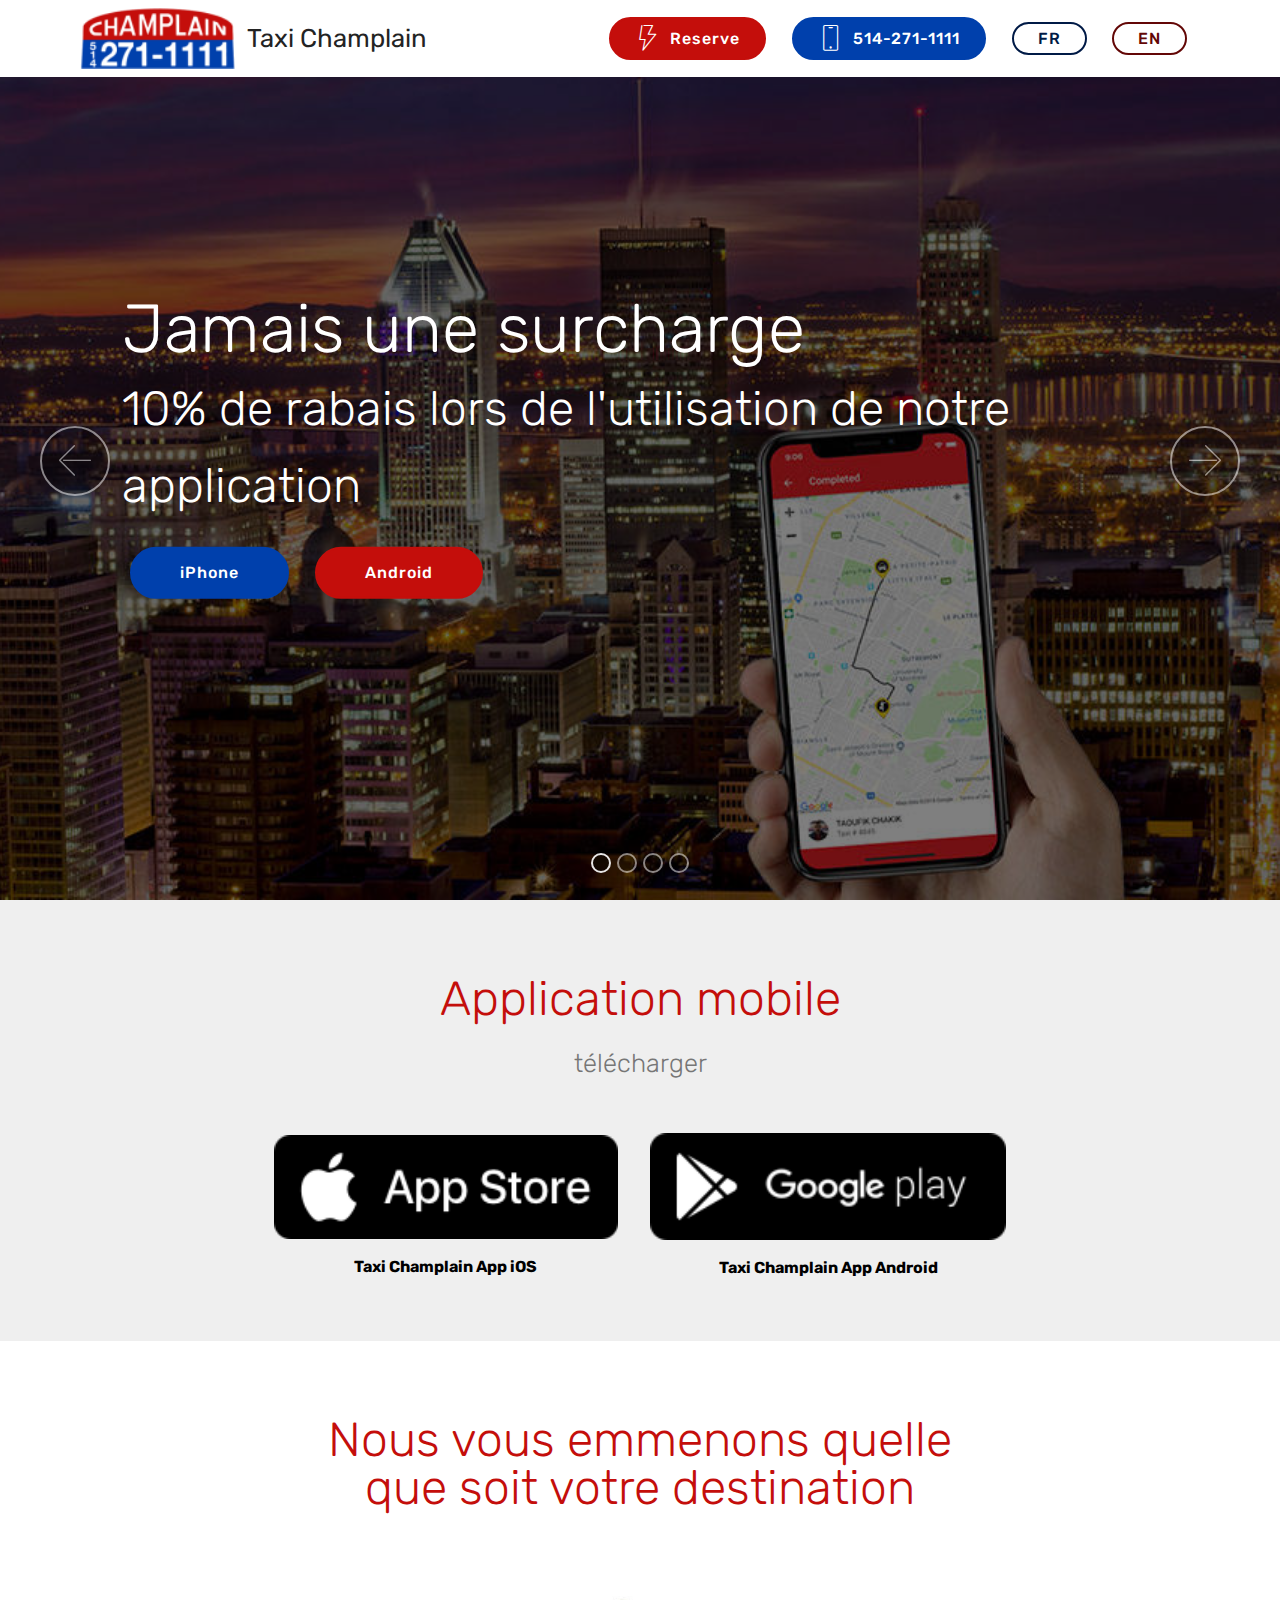
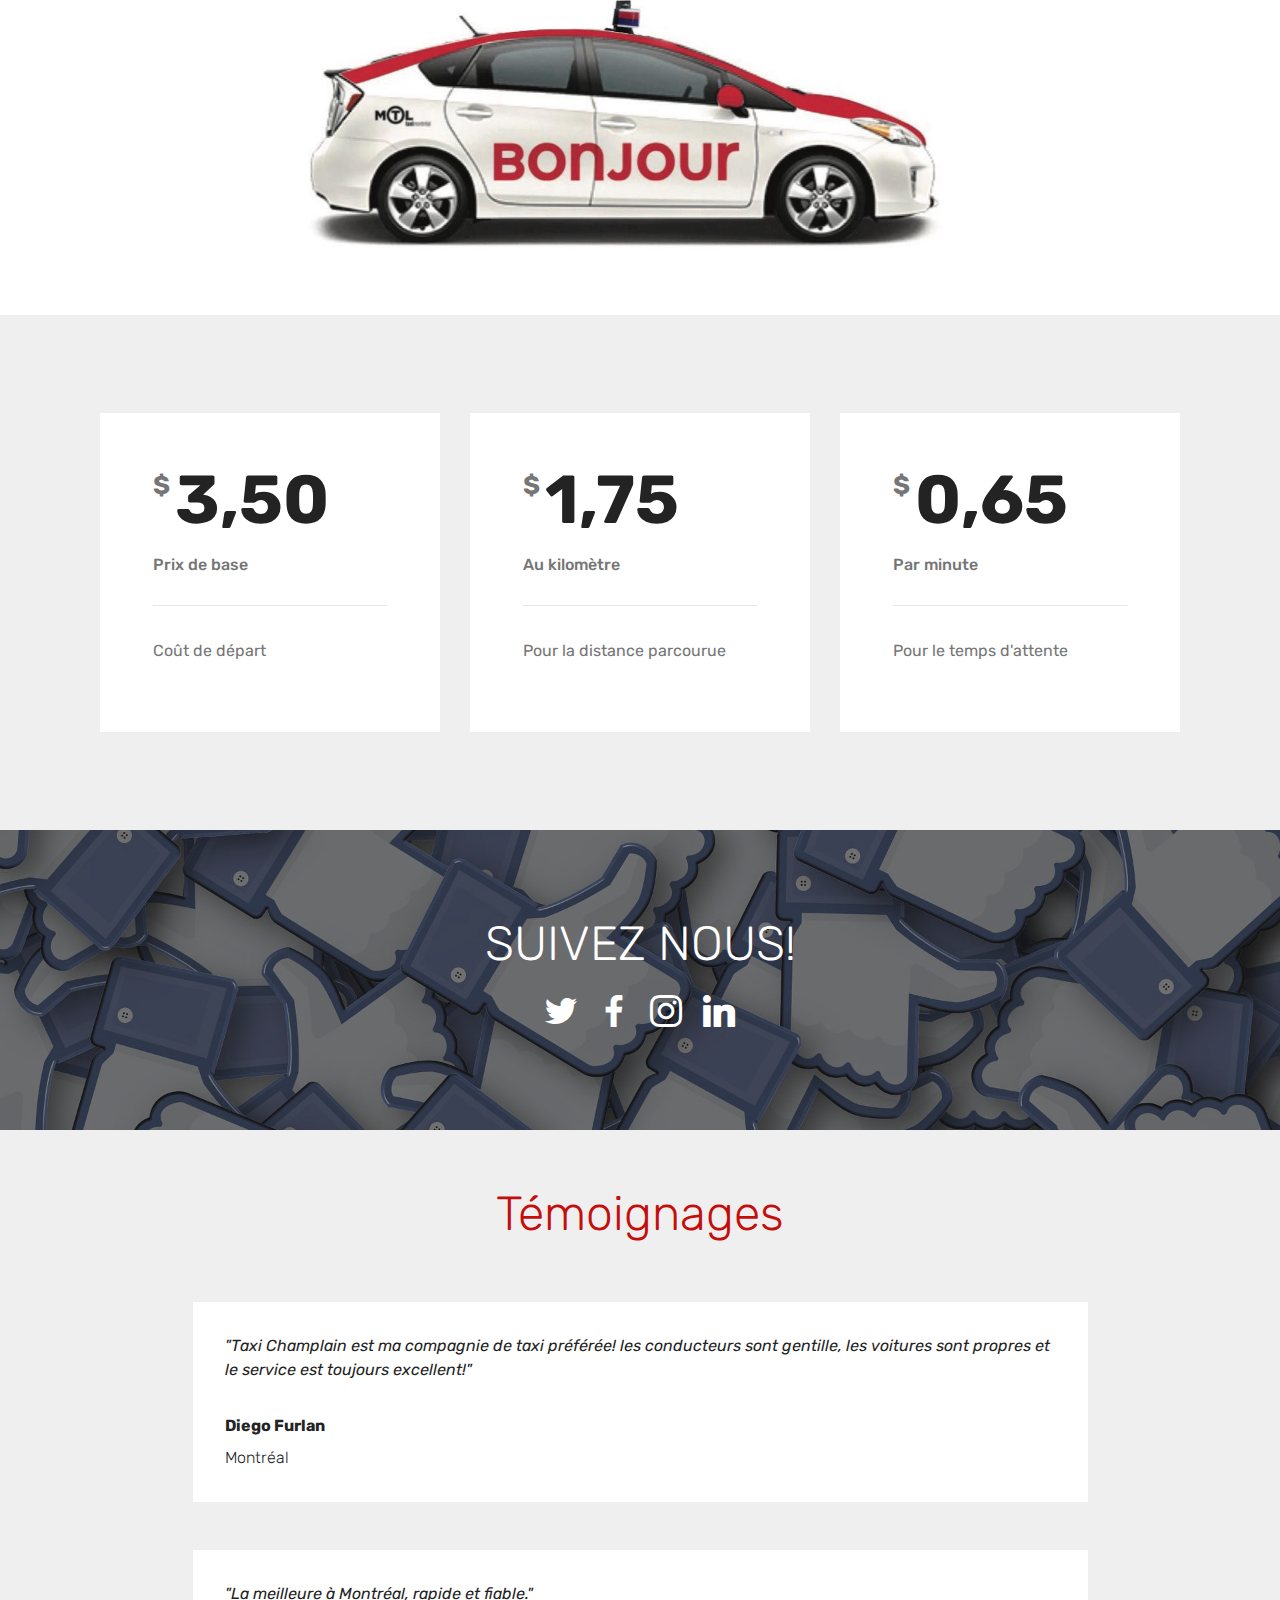
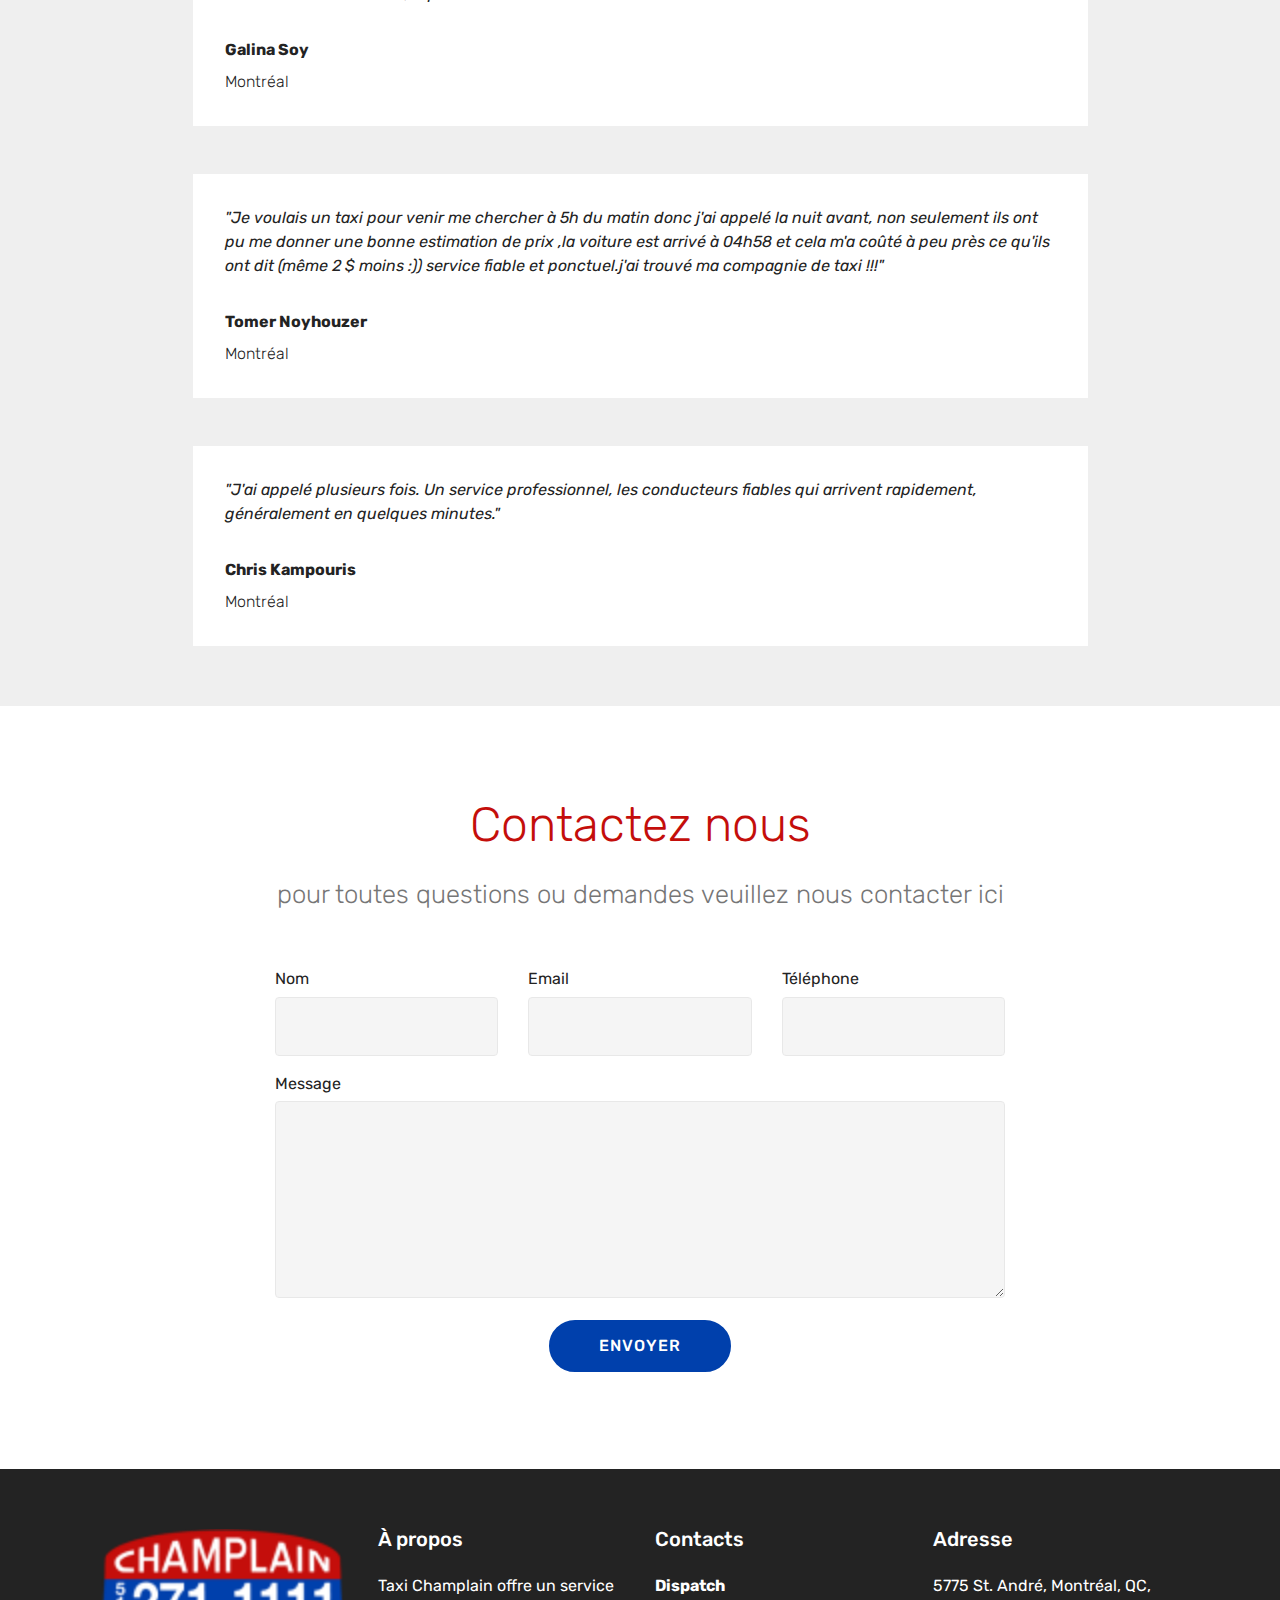
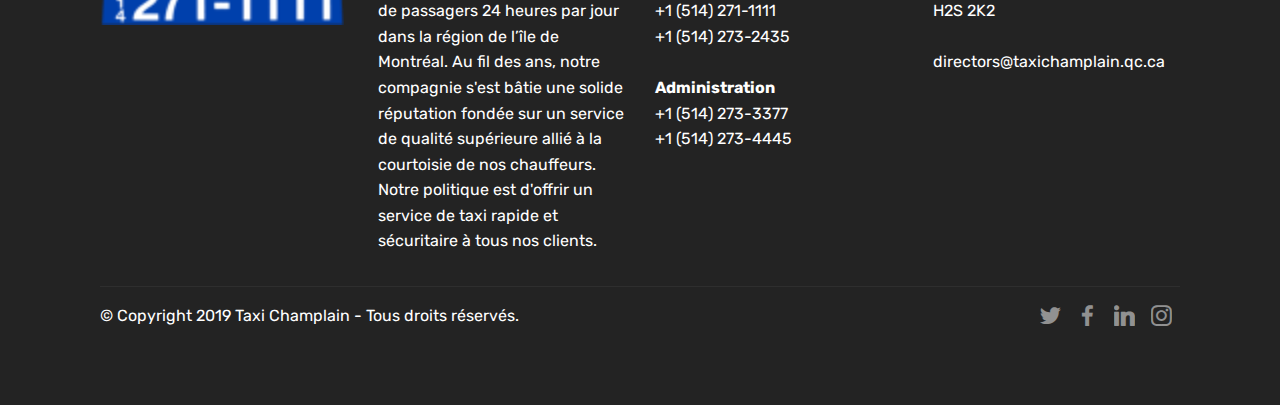
==== index.html @ e805061f "create github pages" ====
<!DOCTYPE html>
<html >
<head>
  <!-- Site made with Mobirise Website Builder v4.8.10, https://mobirise.com -->
  <meta charset="UTF-8">
  <meta http-equiv="X-UA-Compatible" content="IE=edge">
  <meta name="generator" content="Mobirise v4.8.10, mobirise.com">
  <meta name="viewport" content="width=device-width, initial-scale=1, minimum-scale=1">
  <link rel="shortcut icon" href="assets/images/logo-dome-122x48.png" type="image/x-icon">
  <meta name="description" content="Taxi Champlain - 514-271-1111 pour commander un taxi. Taxi Champlain offre un service de passagers 24/7 dans la région de l’île de Montréal.">
  <title>Taxi Champlain: 425 voitures pour vous servir sur toute l'île de Montréal</title>
  <link rel="stylesheet" href="assets/web/assets/mobirise-icons/mobirise-icons.css">
  <link rel="stylesheet" href="assets/tether/tether.min.css">
  <link rel="stylesheet" href="assets/soundcloud-plugin/style.css">
  <link rel="stylesheet" href="assets/bootstrap/css/bootstrap.min.css">
  <link rel="stylesheet" href="assets/bootstrap/css/bootstrap-grid.min.css">
  <link rel="stylesheet" href="assets/bootstrap/css/bootstrap-reboot.min.css">
  <link rel="stylesheet" href="assets/dropdown/css/style.css">
  <link rel="stylesheet" href="assets/socicon/css/styles.css">
  <link rel="stylesheet" href="assets/theme/css/style.css">
  <link rel="stylesheet" href="assets/mobirise/css/mbr-additional.css" type="text/css">
  
  
  
</head>
<body>
  <section class="menu cid-rcrlif6jFA" once="menu" id="menu2-1i">

    

    <nav class="navbar navbar-expand beta-menu navbar-dropdown align-items-center navbar-fixed-top navbar-toggleable-sm">
        <button class="navbar-toggler navbar-toggler-right" type="button" data-toggle="collapse" data-target="#navbarSupportedContent" aria-controls="navbarSupportedContent" aria-expanded="false" aria-label="Toggle navigation">
            <div class="hamburger">
                <span></span>
                <span></span>
                <span></span>
                <span></span>
            </div>
        </button>
        <div class="menu-logo">
            <div class="navbar-brand">
                <span class="navbar-logo">
                    <a href="#top">
                        <img src="assets/images/logo-dome-122x48.png" alt="Taxi Champlain" title="" style="height: 3.8rem;">
                    </a>
                </span>
                <span class="navbar-caption-wrap"><a class="navbar-caption text-success display-5" href="index.html"><span style="font-weight: normal;">
                        </span><span style="font-weight: normal;">Taxi&nbsp;Champlain </span></a></span>
            </div>
        </div>
        <div class="collapse navbar-collapse" id="navbarSupportedContent">
            
            <div class="navbar-buttons mbr-section-btn"><a class="btn btn-sm btn-secondary display-4" href="https://champlaintaxi.megataxi.com" target="_blank"><span class="mbri-speed mbr-iconfont mbr-iconfont-btn"></span>Reserve</a> <a class="btn btn-sm btn-primary display-4" href="tel:+1-514-271-1111">
                    <span class="btn-icon mbri-mobile mbr-iconfont mbr-iconfont-btn">
                    </span>
                    514-271-1111</a> <a class="btn btn-sm btn-primary-outline display-4" href="index.html">FR</a> <a class="btn btn-sm btn-secondary-outline display-4" href="index-en.html">
                    
                    EN</a></div>
        </div>
    </nav>
</section>

<section class="engine"><a href="https://mobirise.info/f">easy web builder</a></section><section class="carousel slide cid-rcxOU07uU8" data-interval="false" id="slider1-u">

    

    <div class="full-screen"><div class="mbr-slider slide carousel" data-pause="true" data-keyboard="false" data-ride="false" data-interval="false"><ol class="carousel-indicators"><li data-app-prevent-settings="" data-target="#slider1-u" class=" active" data-slide-to="0"></li><li data-app-prevent-settings="" data-target="#slider1-u" data-slide-to="1"></li><li data-app-prevent-settings="" data-target="#slider1-u" data-slide-to="2"></li><li data-app-prevent-settings="" data-target="#slider1-u" data-slide-to="3"></li></ol><div class="carousel-inner" role="listbox"><div class="carousel-item slider-fullscreen-image active" data-bg-video-slide="false" style="background-image: url(assets/images/city-app2-1039x600.jpg);"><div class="container container-slide"><div class="image_wrapper"><div class="mbr-overlay"></div><img src="assets/images/city-app2-1039x600.jpg"><div class="carousel-caption justify-content-center"><div class="col-10 align-left"><h2 class="mbr-fonts-style display-1">Jamais une surcharge</h2><p class="lead mbr-text mbr-fonts-style display-2">10% de rabais lors de l'utilisation de notre application</p><div class="mbr-section-btn" buttons="0"><a class="btn btn-primary display-4" href="https://itunes.apple.com/ca/app/champlain-taxi/id1282183019?mt=8" target="_blank">iPhone</a> <a class="btn  display-4 btn-secondary" href="https://play.google.com/store/apps/details?id=com.megataxi.android.champlaintaxi&hl=en_CA" target="_blank">Android</a></div></div></div></div></div></div><div class="carousel-item slider-fullscreen-image" data-bg-video-slide="false" style="background-image: url(assets/images/img-3170-1600x900.jpg);"><div class="container container-slide"><div class="image_wrapper"><div class="mbr-overlay"></div><img src="assets/images/img-3170-1600x900.jpg"><div class="carousel-caption justify-content-center"><div class="col-10 align-left"><h2 class="mbr-fonts-style display-1">Laissez vos clés chez vous</h2><p class="lead mbr-text mbr-fonts-style display-2">et laissez-nous vous conduire en toute sécurité à votre destination</p></div></div></div></div></div><div class="carousel-item slider-fullscreen-image" data-bg-video-slide="false" style="background-image: url(assets/images/img-3162-1600x900.jpg);"><div class="container container-slide"><div class="image_wrapper"><div class="mbr-overlay"></div><img src="assets/images/img-3162-1600x900.jpg"><div class="carousel-caption justify-content-center"><div class="col-10 align-left"><h2 class="mbr-fonts-style display-1">Bien plus qu'un service de Taxi</h2><p class="lead mbr-text mbr-fonts-style display-5">• service de livraison<br>• survoltage<br>• service d'aéroport<br>• flotte écologique<br></p></div></div></div></div></div><div class="carousel-item slider-fullscreen-image" data-bg-video-slide="false" style="background-image: url(assets/images/slide1-1920x1080.jpg);"><div class="container container-slide"><div class="image_wrapper"><div class="mbr-overlay"></div><img src="assets/images/slide1-1920x1080.jpg"><div class="carousel-caption justify-content-center"><div class="col-10 align-left"><h2 class="mbr-fonts-style display-1">Taxi Champlain</h2><p class="lead mbr-text mbr-fonts-style display-2">Le meilleur façon de se déplacer depuis 1974</p></div></div></div></div></div></div><a data-app-prevent-settings="" class="carousel-control carousel-control-prev" role="button" data-slide="prev" href="#slider1-u"><span aria-hidden="true" class="mbri-left mbr-iconfont"></span><span class="sr-only">Previous</span></a><a data-app-prevent-settings="" class="carousel-control carousel-control-next" role="button" data-slide="next" href="#slider1-u"><span aria-hidden="true" class="mbri-right mbr-iconfont"></span><span class="sr-only">Next</span></a></div></div>

</section>

<section class="mbr-section content4 cid-rcr3vcR9Ut" id="content4-10">

    

    <div class="container">
        <div class="media-container-row">
            <div class="title col-12 col-md-8">
                <h2 class="align-center pb-3 mbr-fonts-style display-2">Application mobile</h2>
                <h3 class="mbr-section-subtitle align-center mbr-light mbr-fonts-style display-5">
                    télécharger</h3>
                
            </div>
        </div>
    </div>
</section>

<section class="cid-rcr3vdn67d" id="image4-11">
    <!-- Block parameters controls (Blue "Gear" panel) -->
    
    <!-- End block parameters -->
    <div class="container images-container">
            <div class="media-container-row" style="width: 66%;">
                <div class="img-item item1" style="width: 101%;">
                    <a href="https://itunes.apple.com/ca/app/champlain-taxi/id1282183019?mt=8" target="_blank"><img src="assets/images/app-store-213x64.png" alt="" title=""></a>
                    <div class="img-caption">
                        <p class="mbr-fonts-style align-center mbr-black display-7"><strong>Taxi Champlain App iOS</strong></p>
                    </div>
                </div>
                <div class="img-item">
                    <a href="https://play.google.com/store/apps/details?id=com.megataxi.android.champlaintaxi&hl=en_CA" target="_blank"><img src="assets/images/google-app-213x64.png" alt="" title=""></a>
                    <div class="img-caption">
                        <p class="mbr-fonts-style align-center mbr-black display-7"><strong>Taxi Champlain App Android</strong></p>
                    </div>
                </div>
            </div>
    </div>
</section>

<section class="mbr-section content4 cid-rcxYMcsYz9" id="content4-x">

    

    <div class="container">
        <div class="media-container-row">
            <div class="title col-12 col-md-8">
                <h2 class="align-center pb-3 mbr-fonts-style display-2">Nous vous emmenons quelle que soit votre destination</h2>
                
                
            </div>
        </div>
    </div>
</section>

<section class="cid-rcxDNsz5Gz" id="image1-t">

    

    <figure class="mbr-figure container">
            <div class="image-block" style="width: 66%;">
                <img src="assets/images/car-1125x398.jpg" width="1400" alt="Mobirise" title="">
                
            </div>
    </figure>
</section>

<section class="cid-rcr3vf3BLl" id="pricing-tables3-14">

    

    
    <div class="container">
        <div class="media-container-row">
            <div class=" col-12 col-lg-4 col-md-6 my-2">
                <div class="pricing">
                    <div class="plan-header">
                        <div class="plan-price">
                            <span class="price-value mbr-fonts-style display-5">
                                $
                            </span>
                            <span class="price-figure mbr-fonts-style display-1">
                                3,50</span>
                            <h3 class="plan-title mbr-fonts-style display-7">Prix de base</h3>
                            <hr>
                        </div>
                    </div>
                    <div class="plan-body">
                        <p class="mbr-text mbr-fonts-style display-7">Coût de départ</p>
                        
                    </div>
                </div>
            </div>

            <div class="col-12 col-lg-4 col-md-6 my-2">
                <div class="pricing">
                    <div class="plan-header">
                        <div class="plan-price">
                            <span class="price-value mbr-fonts-style display-5">
                                $
                            </span>
                            <span class="price-figure mbr-fonts-style display-1">1,75</span>
                            <h3 class="plan-title mbr-fonts-style display-7">Au kilomètre</h3>
                            <hr>
                        </div>
                    </div>
                    <div class="plan-body">
                        <p class="mbr-text mbr-fonts-style display-7">Pour la distance parcourue</p>
                        
                    </div>
                </div>
            </div>

            <div class="col-12 col-lg-4 col-md-6 my-2">
                <div class="pricing">
                    <div class="plan-header">
                        <div class="plan-price">
                            <span class="price-value mbr-fonts-style display-5">
                                $
                            </span>
                            <span class="price-figure mbr-fonts-style display-1">0,65</span>
                            <h3 class="plan-title mbr-fonts-style display-7">Par minute</h3>
                            <hr>
                        </div>
                    </div>
                    <div class="plan-body ">
                        <p class="mbr-text mbr-fonts-style display-7">Pour le temps d'attente</p>
                        
                    </div>
                </div>
            </div>

        </div>
    </div>
</section>

<section class="cid-rcr3vfUm4G" id="social-buttons2-15">

    

    <div class="mbr-overlay" style="opacity: 0.5; background-color: rgb(35, 35, 35);">
    </div>

    <div class="container">
        <div class="media-container-row">
            <div class="col-md-8 align-center">
                <h2 class="pb-3 mbr-fonts-style display-2">SUIVEZ NOUS!</h2>
                <div class="social-list pl-0 mb-0">
                    <a href="https://twitter.com/Taxichamplain/" target="_blank">
                        <span class="px-2 mbr-iconfont mbr-iconfont-social socicon-twitter socicon"></span>
                    </a>
                    <a href="https://www.facebook.com/TaxiChamplainMontreal/" target="_blank">
                        <span class="px-2 mbr-iconfont mbr-iconfont-social socicon-facebook socicon"></span>
                    </a>
                    <a href="https://www.instagram.com/Taxichamplain/" target="_blank">
                        <span class="px-2 mbr-iconfont mbr-iconfont-social socicon-instagram socicon"></span>
                    </a>
                    <a href="https://www.linkedin.com/in/taxi-champlain-montr%C3%A9al-lt%C3%A9e-596267123/?originalSubdomain=ca" target="_blank">
                        <span class="px-2 mbr-iconfont mbr-iconfont-social socicon-linkedin socicon"></span>
                    </a>
                    <a href="https://plus.google.com/u/0/+Mobirise" target="_blank">
                        
                    </a>
                    <a href="https://www.behance.net/Mobirise" target="_blank">
                        
                    </a>
                </div>
            </div>
        </div>
    </div>
</section>

<section class="testimonials4 cid-rcr3vgEVuM" id="testimonials4-16">

  

  
  <div class="container">
    <h2 class="pb-3 mbr-fonts-style mbr-white align-center display-2">Témoignages</h2>
    
    <div class="col-md-10 testimonials-container"> 
      

      
    <div class="testimonials-item">
        <div class="user row">
          
          <div class="testimonials-caption">
            <div class="user_text ">
              <p class="mbr-fonts-style  display-7">
                 <em>"Taxi Champlain est ma compagnie de taxi préférée! les conducteurs sont gentille, les voitures sont propres et le service est toujours excellent!"</em></p>
            </div>
            <div class="user_name mbr-bold mbr-fonts-style align-left pt-3 display-7">Diego Furlan</div>
            <div class="user_desk mbr-light mbr-fonts-style align-left pt-2 display-7">Montréal</div>
          </div>
        </div>
      </div><div class="testimonials-item">
        <div class="user row">
          
          <div class="testimonials-caption">
            <div class="user_text">
              <p class="mbr-fonts-style  display-7"><em>"La meilleure à Montréal, rapide et fiable."</em></p>
            </div>
            <div class="user_name mbr-bold mbr-fonts-style align-left pt-3 display-7">Galina Soy</div>
            <div class="user_desk mbr-light mbr-fonts-style align-left pt-2 display-7">Montréal</div>
          </div>
        </div>
      </div><div class="testimonials-item">
        <div class="user row">
          
          <div class="testimonials-caption">
            <div class="user_text">
              <p class="mbr-fonts-style  display-7"><em>"Je voulais un taxi pour venir me chercher à 5h du matin donc j'ai appelé la nuit avant, non seulement ils ont pu me donner une bonne estimation de prix ,la voiture est arrivé à 04h58 et cela m'a coûté à peu près ce qu'ils ont dit (même 2 $ moins :)) service fiable et ponctuel.j'ai trouvé ma compagnie de taxi !!!"</em></p>
            </div>
            <div class="user_name mbr-bold mbr-fonts-style align-left pt-3 display-7">Tomer Noyhouzer</div>
            <div class="user_desk mbr-light mbr-fonts-style align-left pt-2 display-7">Montréal</div>
          </div>
        </div>
      </div><div class="testimonials-item">
        <div class="user row">
          
          <div class="testimonials-caption">
            <div class="user_text">
              <p class="mbr-fonts-style  display-7"><em>"J'ai appelé plusieurs fois. Un service professionnel, les conducteurs fiables qui arrivent rapidement, généralement en quelques minutes."</em></p>
            </div>
            <div class="user_name mbr-bold mbr-fonts-style align-left pt-3 display-7">Chris Kampouris</div>
            <div class="user_desk mbr-light mbr-fonts-style align-left pt-2 display-7">Montréal</div>
          </div>
        </div>
      </div></div>
  </div>
</section>

<section class="mbr-section form1 cid-rcPVnLLXf3" id="form1-t">

    

    
    <div class="container">
        <div class="row justify-content-center">
            <div class="title col-12 col-lg-8">
                <h2 class="mbr-section-title align-center pb-3 mbr-fonts-style display-2">Contactez nous</h2>
                <h3 class="mbr-section-subtitle align-center mbr-light pb-3 mbr-fonts-style display-5">pour toutes questions ou demandes veuillez nous contacter ici</h3>
            </div>
        </div>
    </div>
    <div class="container">
        <div class="row justify-content-center">
            <div class="media-container-column col-lg-8" data-form-type="formoid">
                    <div data-form-alert="" hidden="">Merci de remplir le formulaire!</div>
            
                    <form class="mbr-form" action="https://mobirise.com/" method="post" data-form-title="Mobirise Form"><input type="hidden" name="email" data-form-email="true" value="mx7vmcKb1YATZFotT6eJ7Xo8cFzUDlWfoNr23IiEekPrOg5+IB7riiatmi5PuQqJRb/vSIPSamKNMqbfIVshUIl688GFizs34Nln2TZ5XKJ/OXREZYfeOh61SPThj7FE">
                        <div class="row row-sm-offset">
                            <div class="col-md-4 multi-horizontal" data-for="name">
                                <div class="form-group">
                                    <label class="form-control-label mbr-fonts-style display-7" for="name-form1-t">Nom</label>
                                    <input type="text" class="form-control" name="name" data-form-field="Name" required="" id="name-form1-t">
                                </div>
                            </div>
                            <div class="col-md-4 multi-horizontal" data-for="email">
                                <div class="form-group">
                                    <label class="form-control-label mbr-fonts-style display-7" for="email-form1-t">Email</label>
                                    <input type="email" class="form-control" name="email" data-form-field="Email" required="" id="email-form1-t">
                                </div>
                            </div>
                            <div class="col-md-4 multi-horizontal" data-for="phone">
                                <div class="form-group">
                                    <label class="form-control-label mbr-fonts-style display-7" for="phone-form1-t">Téléphone</label>
                                    <input type="tel" class="form-control" name="phone" data-form-field="Phone" id="phone-form1-t">
                                </div>
                            </div>
                        </div>
                        <div class="form-group" data-for="message">
                            <label class="form-control-label mbr-fonts-style display-7" for="message-form1-t">Message</label>
                            <textarea type="text" class="form-control" name="message" rows="7" data-form-field="Message" id="message-form1-t"></textarea>
                        </div>
            
                        <span class="input-group-btn"><button href="" type="submit" class="btn btn-primary btn-form display-4">ENVOYER</button></span>
                    </form>
            </div>
        </div>
    </div>
</section>

<section class="cid-rcr3vhRtB3" id="footer1-17">

    

    

    <div class="container">
        <div class="media-container-row content text-white">
            <div class="col-12 col-md-3">
                <div class="media-wrap">
                    <a href="#bottom">
                        <img src="assets/images/logo-dome-122x48.png" alt="Champlain Taxi" title="">
                    </a>
                </div>
            </div>
            <div class="col-12 col-md-3 mbr-fonts-style display-7">
                <h5 class="pb-3">À propos</h5>
                <p class="mbr-text">Taxi Champlain offre un service de passagers 24 heures par jour dans la région de l’île de Montréal. Au fil des ans, notre compagnie s'est bâtie une solide réputation fondée sur un service de qualité supérieure allié à la courtoisie de nos chauffeurs. Notre politique est d'offrir un service de taxi rapide et sécuritaire à tous nos clients.<br></p>
            </div>
            <div class="col-12 col-md-3 mbr-fonts-style display-7">
                <h5 class="pb-3">Contacts</h5>
                <p class="mbr-text"><strong>Dispatch</strong><br><a href="tel:+1-514-271-1111" class="text-info">+1 (514) 271-1111</a><br><a href="tel:+1-514-273-2435" class="text-info">+1 (514) 273-2435</a><br><br><strong>Administration</strong><br><a href="tel:+1-514-273-2435" class="text-info">+1 (514) 273-3377</a><br><a href="tel:+1-514-273-4445" class="text-info">+1 (514) 273-4445</a><br></p>
            </div>
            <div class="col-12 col-md-3 mbr-fonts-style display-7">
                <h5 class="pb-3">
                    Adresse</h5>
                <p class="mbr-text">5775 St. André, Montréal, QC, H2S 2K2<br><br><a href="mailto:directors@taxichamplain.qc.ca" class="text-info">directors@taxichamplain.qc.ca</a><br></p>
            </div>
        </div>
        <div class="footer-lower">
            <div class="media-container-row">
                <div class="col-sm-12">
                    <hr>
                </div>
            </div>
            <div class="media-container-row mbr-white">
                <div class="col-sm-6 copyright">
                    <p class="mbr-text mbr-fonts-style display-7">
                        © Copyright 2019 Taxi Champlain - Tous droits réservés.
                    </p>
                </div>
                <div class="col-md-6">
                    <div class="social-list align-right">
                        <div class="soc-item">
                            <a href="https://twitter.com/Taxichamplain/" target="_blank">
                                <span class="mbr-iconfont mbr-iconfont-social socicon-twitter socicon"></span>
                            </a>
                        </div>
                        <div class="soc-item">
                            <a href="https://www.facebook.com/TaxiChamplainMontreal/" target="_blank">
                                <span class="mbr-iconfont mbr-iconfont-social socicon-facebook socicon"></span>
                            </a>
                        </div>
                        <div class="soc-item">
                            <a href="https://www.linkedin.com/in/taxi-champlain-montr%C3%A9al-lt%C3%A9e-596267123/?originalSubdomain=ca" target="_blank">
                                <span class="mbr-iconfont mbr-iconfont-social socicon-linkedin socicon"></span>
                            </a>
                        </div>
                        <div class="soc-item">
                            <a href="https://www.instagram.com/Taxichamplain/" target="_blank">
                                <span class="mbr-iconfont mbr-iconfont-social socicon-instagram socicon"></span>
                            </a>
                        </div>
                        
                        
                    </div>
                </div>
            </div>
        </div>
    </div>
</section>


  <script src="assets/web/assets/jquery/jquery.min.js"></script>
  <script src="assets/popper/popper.min.js"></script>
  <script src="assets/tether/tether.min.js"></script>
  <script src="assets/bootstrap/js/bootstrap.min.js"></script>
  <script src="assets/ytplayer/jquery.mb.ytplayer.min.js"></script>
  <script src="assets/dropdown/js/script.min.js"></script>
  <script src="assets/touchswipe/jquery.touch-swipe.min.js"></script>
  <script src="assets/vimeoplayer/jquery.mb.vimeo_player.js"></script>
  <script src="assets/smoothscroll/smooth-scroll.js"></script>
  <script src="assets/bootstrapcarouselswipe/bootstrap-carousel-swipe.js"></script>
  <script src="assets/sociallikes/social-likes.js"></script>
  <script src="assets/parallax/jarallax.min.js"></script>
  <script src="assets/theme/js/script.js"></script>
  <script src="assets/slidervideo/script.js"></script>
  <script src="assets/formoid/formoid.min.js"></script>
  
  
 <div id="scrollToTop" class="scrollToTop mbr-arrow-up"><a style="text-align: center;"><i></i></a></div>
  </body>
</html>
---- assets/web/assets/mobirise-icons/mobirise-icons.css ----
@font-face {
  font-family: 'MobiriseIcons';
  src:  url('mobirise-icons.eot?spat4u');
  src:  url('mobirise-icons.eot?spat4u#iefix') format('embedded-opentype'),
    url('mobirise-icons.ttf?spat4u') format('truetype'),
    url('mobirise-icons.woff?spat4u') format('woff'),
    url('mobirise-icons.svg?spat4u#MobiriseIcons') format('svg');
  font-weight: normal;
  font-style: normal;
}

[class^="mbri-"], [class*=" mbri-"] {
  /* use !important to prevent issues with browser extensions that change fonts */
  font-family: MobiriseIcons !important;
  speak: none;
  font-style: normal;
  font-weight: normal;
  font-variant: normal;
  text-transform: none;
  line-height: 1;

  /* Better Font Rendering =========== */
  -webkit-font-smoothing: antialiased;
  -moz-osx-font-smoothing: grayscale;
}

.mbri-add-submenu:before {
  content: "\e900";
}
.mbri-alert:before {
  content: "\e901";
}
.mbri-align-center:before {
  content: "\e902";
}
.mbri-align-justify:before {
  content: "\e903";
}
.mbri-align-left:before {
  content: "\e904";
}
.mbri-align-right:before {
  content: "\e905";
}
.mbri-android:before {
  content: "\e906";
}
.mbri-apple:before {
  content: "\e907";
}
.mbri-arrow-down:before {
  content: "\e908";
}
.mbri-arrow-next:before {
  content: "\e909";
}
.mbri-arrow-prev:before {
  content: "\e90a";
}
.mbri-arrow-up:before {
  content: "\e90b";
}
.mbri-bold:before {
  content: "\e90c";
}
.mbri-bookmark:before {
  content: "\e90d";
}
.mbri-bootstrap:before {
  content: "\e90e";
}
.mbri-briefcase:before {
  content: "\e90f";
}
.mbri-browse:before {
  content: "\e910";
}
.mbri-bulleted-list:before {
  content: "\e911";
}
.mbri-calendar:before {
  content: "\e912";
}
.mbri-camera:before {
  content: "\e913";
}
.mbri-cart-add:before {
  content: "\e914";
}
.mbri-cart-full:before {
  content: "\e915";
}
.mbri-cash:before {
  content: "\e916";
}
.mbri-change-style:before {
  content: "\e917";
}
.mbri-chat:before {
  content: "\e918";
}
.mbri-clock:before {
  content: "\e919";
}
.mbri-close:before {
  content: "\e91a";
}
.mbri-cloud:before {
  content: "\e91b";
}
.mbri-code:before {
  content: "\e91c";
}
.mbri-contact-form:before {
  content: "\e91d";
}
.mbri-credit-card:before {
  content: "\e91e";
}
.mbri-cursor-click:before {
  content: "\e91f";
}
.mbri-cust-feedback:before {
  content: "\e920";
}
.mbri-database:before {
  content: "\e921";
}
.mbri-delivery:before {
  content: "\e922";
}
.mbri-desktop:before {
  content: "\e923";
}
.mbri-devices:before {
  content: "\e924";
}
.mbri-down:before {
  content: "\e925";
}
.mbri-download:before {
  content: "\e989";
}
.mbri-drag-n-drop:before {
  content: "\e927";
}
.mbri-drag-n-drop2:before {
  content: "\e928";
}
.mbri-edit:before {
  content: "\e929";
}
.mbri-edit2:before {
  content: "\e92a";
}
.mbri-error:before {
  content: "\e92b";
}
.mbri-extension:before {
  content: "\e92c";
}
.mbri-features:before {
  content: "\e92d";
}
.mbri-file:before {
  content: "\e92e";
}
.mbri-flag:before {
  content: "\e92f";
}
.mbri-folder:before {
  content: "\e930";
}
.mbri-gift:before {
  content: "\e931";
}
.mbri-github:before {
  content: "\e932";
}
.mbri-globe:before {
  content: "\e933";
}
.mbri-globe-2:before {
  content: "\e934";
}
.mbri-growing-chart:before {
  content: "\e935";
}
.mbri-hearth:before {
  content: "\e936";
}
.mbri-help:before {
  content: "\e937";
}
.mbri-home:before {
  content: "\e938";
}
.mbri-hot-cup:before {
  content: "\e939";
}
.mbri-idea:before {
  content: "\e93a";
}
.mbri-image-gallery:before {
  content: "\e93b";
}
.mbri-image-slider:before {
  content: "\e93c";
}
.mbri-info:before {
  content: "\e93d";
}
.mbri-italic:before {
  content: "\e93e";
}
.mbri-key:before {
  content: "\e93f";
}
.mbri-laptop:before {
  content: "\e940";
}
.mbri-layers:before {
  content: "\e941";
}
.mbri-left-right:before {
  content: "\e942";
}
.mbri-left:before {
  content: "\e943";
}
.mbri-letter:before {
  content: "\e944";
}
.mbri-like:before {
  content: "\e945";
}
.mbri-link:before {
  content: "\e946";
}
.mbri-lock:before {
  content: "\e947";
}
.mbri-login:before {
  content: "\e948";
}
.mbri-logout:before {
  content: "\e949";
}
.mbri-magic-stick:before {
  content: "\e94a";
}
.mbri-map-pin:before {
  content: "\e94b";
}
.mbri-menu:before {
  content: "\e94c";
}
.mbri-mobile:before {
  content: "\e94d";
}
.mbri-mobile2:before {
  content: "\e94e";
}
.mbri-mobirise:before {
  content: "\e94f";
}
.mbri-more-horizontal:before {
  content: "\e950";
}
.mbri-more-vertical:before {
  content: "\e951";
}
.mbri-music:before {
  content: "\e952";
}
.mbri-new-file:before {
  content: "\e953";
}
.mbri-numbered-list:before {
  content: "\e954";
}
.mbri-opened-folder:before {
  content: "\e955";
}
.mbri-pages:before {
  content: "\e956";
}
.mbri-paper-plane:before {
  content: "\e957";
}
.mbri-paperclip:before {
  content: "\e958";
}
.mbri-photo:before {
  content: "\e959";
}
.mbri-photos:before {
  content: "\e95a";
}
.mbri-pin:before {
  content: "\e95b";
}
.mbri-play:before {
  content: "\e95c";
}
.mbri-plus:before {
  content: "\e95d";
}
.mbri-preview:before {
  content: "\e95e";
}
.mbri-print:before {
  content: "\e95f";
}
.mbri-protect:before {
  content: "\e960";
}
.mbri-question:before {
  content: "\e961";
}
.mbri-quote-left:before {
  content: "\e962";
}
.mbri-quote-right:before {
  content: "\e963";
}
.mbri-refresh:before {
  content: "\e964";
}
.mbri-responsive:before {
  content: "\e965";
}
.mbri-right:before {
  content: "\e966";
}
.mbri-rocket:before {
  content: "\e967";
}
.mbri-sad-face:before {
  content: "\e968";
}
.mbri-sale:before {
  content: "\e969";
}
.mbri-save:before {
  content: "\e96a";
}
.mbri-search:before {
  content: "\e96b";
}
.mbri-setting:before {
  content: "\e96c";
}
.mbri-setting2:before {
  content: "\e96d";
}
.mbri-setting3:before {
  content: "\e96e";
}
.mbri-share:before {
  content: "\e96f";
}
.mbri-shopping-bag:before {
  content: "\e970";
}
.mbri-shopping-basket:before {
  content: "\e971";
}
.mbri-shopping-cart:before {
  content: "\e972";
}
.mbri-sites:before {
  content: "\e973";
}
.mbri-smile-face:before {
  content: "\e974";
}
.mbri-speed:before {
  content: "\e975";
}
.mbri-star:before {
  content: "\e976";
}
.mbri-success:before {
  content: "\e977";
}
.mbri-sun:before {
  content: "\e978";
}
.mbri-sun2:before {
  content: "\e979";
}
.mbri-tablet:before {
  content: "\e97a";
}
.mbri-tablet-vertical:before {
  content: "\e97b";
}
.mbri-target:before {
  content: "\e97c";
}
.mbri-timer:before {
  content: "\e97d";
}
.mbri-to-ftp:before {
  content: "\e97e";
}
.mbri-to-local-drive:before {
  content: "\e97f";
}
.mbri-touch-swipe:before {
  content: "\e980";
}
.mbri-touch:before {
  content: "\e981";
}
.mbri-trash:before {
  content: "\e982";
}
.mbri-underline:before {
  content: "\e983";
}
.mbri-unlink:before {
  content: "\e984";
}
.mbri-unlock:before {
  content: "\e985";
}
.mbri-up-down:before {
  content: "\e986";
}
.mbri-up:before {
  content: "\e987";
}
.mbri-update:before {
  content: "\e988";
}
.mbri-upload:before {
 content: "\e926"; 
}
.mbri-user:before {
  content: "\e98a";
}
.mbri-user2:before {
  content: "\e98b";
}
.mbri-users:before {
  content: "\e98c";
}
.mbri-video:before {
  content: "\e98d";
}
.mbri-video-play:before {
  content: "\e98e";
}
.mbri-watch:before {
  content: "\e98f";
}
.mbri-website-theme:before {
  content: "\e990";
}
.mbri-wifi:before {
  content: "\e991";
}
.mbri-windows:before {
  content: "\e992";
}
.mbri-zoom-out:before {
  content: "\e993";
}
.mbri-redo:before {
  content: "\e994";
}
.mbri-undo:before {
  content: "\e995";
}
---- assets/soundcloud-plugin/style.css ----
.addons-container {
  position: relative;
  margin-left: auto;
  margin-right: auto;
  padding-right: 15px;
  padding-left: 15px; }
  @media (min-width: 576px) {
    .addons-container {
      padding-right: 15px;
      padding-left: 15px; } }
  @media (min-width: 768px) {
    .addons-container {
      padding-right: 15px;
      padding-left: 15px; } }
  @media (min-width: 992px) {
    .addons-container {
      padding-right: 15px;
      padding-left: 15px; } }
  @media (min-width: 1200px) {
    .addons-container {
      padding-right: 15px;
      padding-left: 15px; } }
  @media (min-width: 576px) {
    .addons-container {
      width: 540px;
      max-width: 100%; } }
  @media (min-width: 768px) {
    .addons-container {
      width: 720px;
      max-width: 100%; } }
  @media (min-width: 992px) {
    .addons-container {
      width: 960px;
      max-width: 100%; } }
  @media (min-width: 1200px) {
    .addons-container {
      width: 1140px;
      max-width: 100%; } }

.addons-container-inner{
    position: relative;
    width: 100%;
    min-height: 1px;
    padding-right: 15px;
    padding-left: 15px;
}
@media (min-width: 567px) {
    .addons-container-inner{
        -ms-flex: 0 0 66.666667%;
        flex: 0 0 66.666667%;
        max-width: 66.666667%;
    }
}
.addons-row{
    display: flex;
    justify-content:center;
}
---- assets/dropdown/css/style.css ----
.navbar-dropdown {
  left: 0;
  padding: 0;
  position: absolute;
  right: 0;
  top: 0;
  transition: all 0.45s ease;
  z-index: 1030;
  background: #282828; }
  .navbar-dropdown .navbar-logo {
    margin-right: 0.8rem;
    transition: margin 0.3s ease-in-out;
    vertical-align: middle; }
    .navbar-dropdown .navbar-logo img {
      height: 3.125rem;
      transition: all 0.3s ease-in-out; }
    .navbar-dropdown .navbar-logo.mbr-iconfont {
      font-size: 3.125rem;
      line-height: 3.125rem; }
  .navbar-dropdown .navbar-caption {
    font-weight: 700;
    white-space: normal;
    vertical-align: -4px;
    line-height: 3.125rem !important; }
    .navbar-dropdown .navbar-caption, .navbar-dropdown .navbar-caption:hover {
      color: inherit;
      text-decoration: none; }
  .navbar-dropdown .mbr-iconfont + .navbar-caption {
    vertical-align: -1px; }
  .navbar-dropdown.navbar-fixed-top {
    position: fixed; }
  .navbar-dropdown .navbar-brand span {
    vertical-align: -4px; }
  .navbar-dropdown.bg-color.transparent {
    background: none; }
  .navbar-dropdown.navbar-short .navbar-brand {
    padding: 0.625rem 0; }
    .navbar-dropdown.navbar-short .navbar-brand span {
      vertical-align: -1px; }
  .navbar-dropdown.navbar-short .navbar-caption {
    line-height: 2.375rem !important;
    vertical-align: -2px; }
  .navbar-dropdown.navbar-short .navbar-logo {
    margin-right: 0.5rem; }
    .navbar-dropdown.navbar-short .navbar-logo img {
      height: 2.375rem; }
    .navbar-dropdown.navbar-short .navbar-logo.mbr-iconfont {
      font-size: 2.375rem;
      line-height: 2.375rem; }
  .navbar-dropdown.navbar-short .mbr-table-cell {
    height: 3.625rem; }
  .navbar-dropdown .navbar-close {
    left: 0.6875rem;
    position: fixed;
    top: 0.75rem;
    z-index: 1000; }
  .navbar-dropdown .hamburger-icon {
    content: "";
    display: inline-block;
    vertical-align: middle;
    width: 16px;
    -webkit-box-shadow: 0 -6px 0 1px #282828,0 0 0 1px #282828,0 6px 0 1px #282828;
    -moz-box-shadow: 0 -6px 0 1px #282828,0 0 0 1px #282828,0 6px 0 1px #282828;
    box-shadow: 0 -6px 0 1px #282828,0 0 0 1px #282828,0 6px 0 1px #282828; }

.dropdown-menu .dropdown-toggle[data-toggle="dropdown-submenu"]::after {
  border-bottom: 0.35em solid transparent;
  border-left: 0.35em solid;
  border-right: 0;
  border-top: 0.35em solid transparent;
  margin-left: 0.3rem; }

.dropdown-menu .dropdown-item:focus {
  outline: 0; }

.nav-dropdown {
  font-size: 0.75rem;
  font-weight: 500;
  height: auto !important; }
  .nav-dropdown .nav-btn {
    padding-left: 1rem; }
  .nav-dropdown .link {
    margin: .667em 1.667em;
    font-weight: 500;
    padding: 0;
    transition: color .2s ease-in-out; }
    .nav-dropdown .link.dropdown-toggle {
      margin-right: 2.583em; }
      .nav-dropdown .link.dropdown-toggle::after {
        margin-left: .25rem;
        border-top: 0.35em solid;
        border-right: 0.35em solid transparent;
        border-left: 0.35em solid transparent;
        border-bottom: 0; }
      .nav-dropdown .link.dropdown-toggle[aria-expanded="true"] {
        margin: 0;
        padding: 0.667em 3.263em  0.667em 1.667em; }
  .nav-dropdown .link::after,
  .nav-dropdown .dropdown-item::after {
    color: inherit; }
  .nav-dropdown .btn {
    font-size: 0.75rem;
    font-weight: 700;
    letter-spacing: 0;
    margin-bottom: 0;
    padding-left: 1.25rem;
    padding-right: 1.25rem; }
  .nav-dropdown .dropdown-menu {
    border-radius: 0;
    border: 0;
    left: 0;
    margin: 0;
    padding-bottom: 1.25rem;
    padding-top: 1.25rem;
    position: relative; }
  .nav-dropdown .dropdown-submenu {
    margin-left: 0.125rem;
    top: 0; }
  .nav-dropdown .dropdown-item {
    font-weight: 500;
    line-height: 2;
    padding: 0.3846em 4.615em 0.3846em 1.5385em;
    position: relative;
    transition: color .2s ease-in-out, background-color .2s ease-in-out; }
    .nav-dropdown .dropdown-item::after {
      margin-top: -0.3077em;
      position: absolute;
      right: 1.1538em;
      top: 50%; }
    .nav-dropdown .dropdown-item:focus, .nav-dropdown .dropdown-item:hover {
      background: none; }

@media (max-width: 767px) {
  .nav-dropdown.navbar-toggleable-sm {
    bottom: 0;
    display: none;
    left: 0;
    overflow-x: hidden;
    position: fixed;
    top: 0;
    transform: translateX(-100%);
    -ms-transform: translateX(-100%);
    -webkit-transform: translateX(-100%);
    width: 18.75rem;
    z-index: 999; } }
.nav-dropdown.navbar-toggleable-xl {
  bottom: 0;
  display: none;
  left: 0;
  overflow-x: hidden;
  position: fixed;
  top: 0;
  transform: translateX(-100%);
  -ms-transform: translateX(-100%);
  -webkit-transform: translateX(-100%);
  width: 18.75rem;
  z-index: 999; }

.nav-dropdown-sm {
  display: block !important;
  overflow-x: hidden;
  overflow: auto;
  padding-top: 3.875rem; }
  .nav-dropdown-sm::after {
    content: "";
    display: block;
    height: 3rem;
    width: 100%; }
  .nav-dropdown-sm.collapse.in ~ .navbar-close {
    display: block !important; }
  .nav-dropdown-sm.collapsing, .nav-dropdown-sm.collapse.in {
    transform: translateX(0);
    -ms-transform: translateX(0);
    -webkit-transform: translateX(0);
    transition: all 0.25s ease-out;
    -webkit-transition: all 0.25s ease-out;
    background: #282828; }
  .nav-dropdown-sm.collapsing[aria-expanded="false"] {
    transform: translateX(-100%);
    -ms-transform: translateX(-100%);
    -webkit-transform: translateX(-100%); }
  .nav-dropdown-sm .nav-item {
    display: block;
    margin-left: 0 !important;
    padding-left: 0; }
  .nav-dropdown-sm .link,
  .nav-dropdown-sm .dropdown-item {
    border-top: 1px dotted rgba(255, 255, 255, 0.1);
    font-size: 0.8125rem;
    line-height: 1.6;
    margin: 0 !important;
    padding: 0.875rem 2.4rem 0.875rem 1.5625rem !important;
    position: relative;
    white-space: normal; }
    .nav-dropdown-sm .link:focus, .nav-dropdown-sm .link:hover,
    .nav-dropdown-sm .dropdown-item:focus,
    .nav-dropdown-sm .dropdown-item:hover {
      background: rgba(0, 0, 0, 0.2) !important;
      color: #c0a375; }
  .nav-dropdown-sm .nav-btn {
    position: relative;
    padding: 1.5625rem 1.5625rem 0 1.5625rem; }
    .nav-dropdown-sm .nav-btn::before {
      border-top: 1px dotted rgba(255, 255, 255, 0.1);
      content: "";
      left: 0;
      position: absolute;
      top: 0;
      width: 100%; }
    .nav-dropdown-sm .nav-btn + .nav-btn {
      padding-top: 0.625rem; }
      .nav-dropdown-sm .nav-btn + .nav-btn::before {
        display: none; }
  .nav-dropdown-sm .btn {
    padding: 0.625rem 0; }
  .nav-dropdown-sm .dropdown-toggle[data-toggle="dropdown-submenu"]::after {
    margin-left: .25rem;
    border-top: 0.35em solid;
    border-right: 0.35em solid transparent;
    border-left: 0.35em solid transparent;
    border-bottom: 0; }
  .nav-dropdown-sm .dropdown-toggle[data-toggle="dropdown-submenu"][aria-expanded="true"]::after {
    border-top: 0;
    border-right: 0.35em solid transparent;
    border-left: 0.35em solid transparent;
    border-bottom: 0.35em solid; }
  .nav-dropdown-sm .dropdown-menu {
    margin: 0;
    padding: 0;
    position: relative;
    top: 0;
    left: 0;
    width: 100%;
    border: 0;
    float: none;
    border-radius: 0;
    background: none; }
  .nav-dropdown-sm .dropdown-submenu {
    left: 100%;
    margin-left: 0.125rem;
    margin-top: -1.25rem;
    top: 0; }

.navbar-toggleable-sm .nav-dropdown .dropdown-menu {
  position: absolute; }

.navbar-toggleable-sm .nav-dropdown .dropdown-submenu {
  left: 100%;
  margin-left: 0.125rem;
  margin-top: -1.25rem;
  top: 0; }

.navbar-toggleable-sm.opened .nav-dropdown .dropdown-menu {
  position: relative; }

.navbar-toggleable-sm.opened .nav-dropdown .dropdown-submenu {
  left: 0;
  margin-left: 00rem;
  margin-top: 0rem;
  top: 0; }

.is-builder .nav-dropdown.collapsing {
  transition: none !important; }

/*# sourceMappingURL=style.css.map */
---- assets/socicon/css/styles.css ----
@charset "UTF-8";

@font-face {
  font-family: "socicon";
  src:url("../fonts/socicon.eot");
  src:url("../fonts/socicon.eot?#iefix") format("embedded-opentype"),
    url("../fonts/socicon.woff") format("woff"),
    url("../fonts/socicon.ttf") format("truetype"),
    url("../fonts/socicon.svg#socicon") format("svg");
  font-weight: normal;
  font-style: normal;

}

[data-icon]:before {
  font-family: "socicon" !important;
  content: attr(data-icon);
  font-style: normal !important;
  font-weight: normal !important;
  font-variant: normal !important;
  text-transform: none !important;
  speak: none;
  line-height: 1;
  -webkit-font-smoothing: antialiased;
  -moz-osx-font-smoothing: grayscale;
}

[class^="socicon-"]:before,
[class*=" socicon-"]:before {
  font-family: "socicon" !important;
  font-style: normal !important;
  font-weight: normal !important;
  font-variant: normal !important;
  text-transform: none !important;
  speak: none;
  line-height: 1;
  -webkit-font-smoothing: antialiased;
  -moz-osx-font-smoothing: grayscale;
}

.socicon-modelmayhem:before {
  content: "\e000";
}
.socicon-mixcloud:before {
  content: "\e001";
}
.socicon-drupal:before {
  content: "\e002";
}
.socicon-swarm:before {
  content: "\e003";
}
.socicon-istock:before {
  content: "\e004";
}
.socicon-yammer:before {
  content: "\e005";
}
.socicon-ello:before {
  content: "\e006";
}
.socicon-stackoverflow:before {
  content: "\e007";
}
.socicon-persona:before {
  content: "\e008";
}
.socicon-triplej:before {
  content: "\e009";
}
.socicon-houzz:before {
  content: "\e00a";
}
.socicon-rss:before {
  content: "\e00b";
}
.socicon-paypal:before {
  content: "\e00c";
}
.socicon-odnoklassniki:before {
  content: "\e00d";
}
.socicon-airbnb:before {
  content: "\e00e";
}
.socicon-periscope:before {
  content: "\e00f";
}
.socicon-outlook:before {
  content: "\e010";
}
.socicon-coderwall:before {
  content: "\e011";
}
.socicon-tripadvisor:before {
  content: "\e012";
}
.socicon-appnet:before {
  content: "\e013";
}
.socicon-goodreads:before {
  content: "\e014";
}
.socicon-tripit:before {
  content: "\e015";
}
.socicon-lanyrd:before {
  content: "\e016";
}
.socicon-slideshare:before {
  content: "\e017";
}
.socicon-buffer:before {
  content: "\e018";
}
.socicon-disqus:before {
  content: "\e019";
}
.socicon-vkontakte:before {
  content: "\e01a";
}
.socicon-whatsapp:before {
  content: "\e01b";
}
.socicon-patreon:before {
  content: "\e01c";
}
.socicon-storehouse:before {
  content: "\e01d";
}
.socicon-pocket:before {
  content: "\e01e";
}
.socicon-mail:before {
  content: "\e01f";
}
.socicon-blogger:before {
  content: "\e020";
}
.socicon-technorati:before {
  content: "\e021";
}
.socicon-reddit:before {
  content: "\e022";
}
.socicon-dribbble:before {
  content: "\e023";
}
.socicon-stumbleupon:before {
  content: "\e024";
}
.socicon-digg:before {
  content: "\e025";
}
.socicon-envato:before {
  content: "\e026";
}
.socicon-behance:before {
  content: "\e027";
}
.socicon-delicious:before {
  content: "\e028";
}
.socicon-deviantart:before {
  content: "\e029";
}
.socicon-forrst:before {
  content: "\e02a";
}
.socicon-play:before {
  content: "\e02b";
}
.socicon-zerply:before {
  content: "\e02c";
}
.socicon-wikipedia:before {
  content: "\e02d";
}
.socicon-apple:before {
  content: "\e02e";
}
.socicon-flattr:before {
  content: "\e02f";
}
.socicon-github:before {
  content: "\e030";
}
.socicon-renren:before {
  content: "\e031";
}
.socicon-friendfeed:before {
  content: "\e032";
}
.socicon-newsvine:before {
  content: "\e033";
}
.socicon-identica:before {
  content: "\e034";
}
.socicon-bebo:before {
  content: "\e035";
}
.socicon-zynga:before {
  content: "\e036";
}
.socicon-steam:before {
  content: "\e037";
}
.socicon-xbox:before {
  content: "\e038";
}
.socicon-windows:before {
  content: "\e039";
}
.socicon-qq:before {
  content: "\e03a";
}
.socicon-douban:before {
  content: "\e03b";
}
.socicon-meetup:before {
  content: "\e03c";
}
.socicon-playstation:before {
  content: "\e03d";
}
.socicon-android:before {
  content: "\e03e";
}
.socicon-snapchat:before {
  content: "\e03f";
}
.socicon-twitter:before {
  content: "\e040";
}
.socicon-facebook:before {
  content: "\e041";
}
.socicon-googleplus:before {
  content: "\e042";
}
.socicon-pinterest:before {
  content: "\e043";
}
.socicon-foursquare:before {
  content: "\e044";
}
.socicon-yahoo:before {
  content: "\e045";
}
.socicon-skype:before {
  content: "\e046";
}
.socicon-yelp:before {
  content: "\e047";
}
.socicon-feedburner:before {
  content: "\e048";
}
.socicon-linkedin:before {
  content: "\e049";
}
.socicon-viadeo:before {
  content: "\e04a";
}
.socicon-xing:before {
  content: "\e04b";
}
.socicon-myspace:before {
  content: "\e04c";
}
.socicon-soundcloud:before {
  content: "\e04d";
}
.socicon-spotify:before {
  content: "\e04e";
}
.socicon-grooveshark:before {
  content: "\e04f";
}
.socicon-lastfm:before {
  content: "\e050";
}
.socicon-youtube:before {
  content: "\e051";
}
.socicon-vimeo:before {
  content: "\e052";
}
.socicon-dailymotion:before {
  content: "\e053";
}
.socicon-vine:before {
  content: "\e054";
}
.socicon-flickr:before {
  content: "\e055";
}
.socicon-500px:before {
  content: "\e056";
}
.socicon-wordpress:before {
  content: "\e058";
}
.socicon-tumblr:before {
  content: "\e059";
}
.socicon-twitch:before {
  content: "\e05a";
}
.socicon-8tracks:before {
  content: "\e05b";
}
.socicon-amazon:before {
  content: "\e05c";
}
.socicon-icq:before {
  content: "\e05d";
}
.socicon-smugmug:before {
  content: "\e05e";
}
.socicon-ravelry:before {
  content: "\e05f";
}
.socicon-weibo:before {
  content: "\e060";
}
.socicon-baidu:before {
  content: "\e061";
}
.socicon-angellist:before {
  content: "\e062";
}
.socicon-ebay:before {
  content: "\e063";
}
.socicon-imdb:before {
  content: "\e064";
}
.socicon-stayfriends:before {
  content: "\e065";
}
.socicon-residentadvisor:before {
  content: "\e066";
}
.socicon-google:before {
  content: "\e067";
}
.socicon-yandex:before {
  content: "\e068";
}
.socicon-sharethis:before {
  content: "\e069";
}
.socicon-bandcamp:before {
  content: "\e06a";
}
.socicon-itunes:before {
  content: "\e06b";
}
.socicon-deezer:before {
  content: "\e06c";
}
.socicon-telegram:before {
  content: "\e06e";
}
.socicon-openid:before {
  content: "\e06f";
}
.socicon-amplement:before {
  content: "\e070";
}
.socicon-viber:before {
  content: "\e071";
}
.socicon-zomato:before {
  content: "\e072";
}
.socicon-draugiem:before {
  content: "\e074";
}
.socicon-endomodo:before {
  content: "\e075";
}
.socicon-filmweb:before {
  content: "\e076";
}
.socicon-stackexchange:before {
  content: "\e077";
}
.socicon-wykop:before {
  content: "\e078";
}
.socicon-teamspeak:before {
  content: "\e079";
}
.socicon-teamviewer:before {
  content: "\e07a";
}
.socicon-ventrilo:before {
  content: "\e07b";
}
.socicon-younow:before {
  content: "\e07c";
}
.socicon-raidcall:before {
  content: "\e07d";
}
.socicon-mumble:before {
  content: "\e07e";
}
.socicon-medium:before {
  content: "\e06d";
}
.socicon-bebee:before {
  content: "\e07f";
}
.socicon-hitbox:before {
  content: "\e080";
}
.socicon-reverbnation:before {
  content: "\e081";
}
.socicon-formulr:before {
  content: "\e082";
}
.socicon-instagram:before {
  content: "\e057";
}
.socicon-battlenet:before {
  content: "\e083";
}
.socicon-chrome:before {
  content: "\e084";
}
.socicon-discord:before {
  content: "\e086";
}
.socicon-issuu:before {
  content: "\e087";
}
.socicon-macos:before {
  content: "\e088";
}
.socicon-firefox:before {
  content: "\e089";
}
.socicon-opera:before {
  content: "\e08d";
}
.socicon-keybase:before {
  content: "\e090";
}
.socicon-alliance:before {
  content: "\e091";
}
.socicon-livejournal:before {
  content: "\e092";
}
.socicon-googlephotos:before {
  content: "\e093";
}
.socicon-horde:before {
  content: "\e094";
}
.socicon-etsy:before {
  content: "\e095";
}
.socicon-zapier:before {
  content: "\e096";
}
.socicon-google-scholar:before {
  content: "\e097";
}
.socicon-researchgate:before {
  content: "\e098";
}
.socicon-wechat:before {
  content: "\e099";
}
.socicon-strava:before {
  content: "\e09a";
}
.socicon-line:before {
  content: "\e09b";
}
.socicon-lyft:before {
  content: "\e09c";
}
.socicon-uber:before {
  content: "\e09d";
}
.socicon-songkick:before {
  content: "\e09e";
}
.socicon-viewbug:before {
  content: "\e09f";
}
.socicon-googlegroups:before {
  content: "\e0a0";
}
.socicon-quora:before {
  content: "\e073";
}
.socicon-diablo:before {
  content: "\e085";
}
.socicon-blizzard:before {
  content: "\e0a1";
}
.socicon-hearthstone:before {
  content: "\e08b";
}
.socicon-heroes:before {
  content: "\e08a";
}
.socicon-overwatch:before {
  content: "\e08c";
}
.socicon-warcraft:before {
  content: "\e08e";
}
.socicon-starcraft:before {
  content: "\e08f";
}
.socicon-beam:before {
  content: "\e0a2";
}
.socicon-curse:before {
  content: "\e0a3";
}
.socicon-player:before {
  content: "\e0a4";
}
.socicon-streamjar:before {
  content: "\e0a5";
}
.socicon-nintendo:before {
  content: "\e0a6";
}
.socicon-hellocoton:before {
  content: "\e0a7";
}
---- assets/theme/css/style.css ----
/*!
 * Mobirise v4 theme (https://mobirise.com/)
 * Copyright 2017 Mobirise
 */
section {
  background-color: #eeeeee; }

section,
.container,
.container-fluid {
  position: relative;
  word-wrap: break-word; }

a.mbr-iconfont:hover {
  text-decoration: none; }

.article .lead p, .article .lead ul, .article .lead ol, .article .lead pre, .article .lead blockquote {
  margin-bottom: 0; }

a {
  font-style: normal;
  font-weight: 400;
  cursor: pointer; }
  a, a:hover {
    text-decoration: none; }

figure {
  margin-bottom: 0; }

body {
  color: #232323; }

h1, h2, h3, h4, h5, h6,
.h1, .h2, .h3, .h4, .h5, .h6,
.display-1, .display-2, .display-3, .display-4 {
  line-height: 1;
  word-break: break-word;
  word-wrap: break-word; }

b, strong {
  font-weight: bold; }

blockquote {
  padding: 10px 0 10px 20px;
  position: relative;
  border-left: 2px solid;
  border-color: #ff3366; }

input:-webkit-autofill, input:-webkit-autofill:hover, input:-webkit-autofill:focus, input:-webkit-autofill:active {
  transition-delay: 9999s;
  transition-property: background-color, color; }

textarea[type="hidden"] {
  display: none; }

body {
  position: relative; }

section {
  background-position: 50% 50%;
  background-repeat: no-repeat;
  background-size: cover; }
  section .mbr-background-video,
  section .mbr-background-video-preview {
    position: absolute;
    bottom: 0;
    left: 0;
    right: 0;
    top: 0; }

.hidden {
  visibility: hidden; }

.mbr-z-index20 {
  z-index: 20; }

/*! Base colors */
.mbr-white {
  color: #ffffff; }

.mbr-black {
  color: #000000; }

.mbr-bg-white {
  background-color: #ffffff; }

.mbr-bg-black {
  background-color: #000000; }

/*! Text-aligns */
.align-left {
  text-align: left; }

.align-center {
  text-align: center; }

.align-right {
  text-align: right; }

@media (max-width: 767px) {
  .align-left, .align-center, .align-right, .mbr-section-btn, .mbr-section-title {
    text-align: center; } }
/*! Font-weight  */
.mbr-light {
  font-weight: 300; }

.mbr-regular {
  font-weight: 400; }

.mbr-semibold {
  font-weight: 500; }

.mbr-bold {
  font-weight: 700; }

/*! Media  */
.media-size-item {
  -webkit-flex: 1 1 auto;
  -moz-flex: 1 1 auto;
  -ms-flex: 1 1 auto;
  -o-flex: 1 1 auto;
  flex: 1 1 auto; }

.media-content {
  -webkit-flex-basis: 100%;
  flex-basis: 100%; }

.media-container-row {
  display: -ms-flexbox;
  display: -webkit-flex;
  display: flex;
  -webkit-flex-direction: row;
  -ms-flex-direction: row;
  flex-direction: row;
  -webkit-flex-wrap: wrap;
  -ms-flex-wrap: wrap;
  flex-wrap: wrap;
  -webkit-justify-content: center;
  -ms-flex-pack: center;
  justify-content: center;
  -webkit-align-content: center;
  -ms-flex-line-pack: center;
  align-content: center;
  -webkit-align-items: start;
  -ms-flex-align: start;
  align-items: start; }
  .media-container-row .media-size-item {
    width: 400px; }

.media-container-column {
  display: -ms-flexbox;
  display: -webkit-flex;
  display: flex;
  -webkit-flex-direction: column;
  -ms-flex-direction: column;
  flex-direction: column;
  -webkit-flex-wrap: wrap;
  -ms-flex-wrap: wrap;
  flex-wrap: wrap;
  -webkit-justify-content: center;
  -ms-flex-pack: center;
  justify-content: center;
  -webkit-align-content: center;
  -ms-flex-line-pack: center;
  align-content: center;
  -webkit-align-items: stretch;
  -ms-flex-align: stretch;
  align-items: stretch; }
  .media-container-column > * {
    width: 100%; }

@media (min-width: 992px) {
  .media-container-row {
    -webkit-flex-wrap: nowrap;
    -ms-flex-wrap: nowrap;
    flex-wrap: nowrap; } }
figure {
  overflow: hidden; }

figure[mbr-media-size] {
  transition: width 0.1s; }

.mbr-figure img, .mbr-figure iframe {
  display: block;
  width: 100%; }

.card {
  background-color: transparent;
  border: none; }

.card-img {
  text-align: center;
  flex-shrink: 0;
  -webkit-flex-shrink: 0; }

.media {
  max-width: 100%;
  margin: 0 auto; }

.mbr-figure {
  -ms-flex-item-align: center;
  -ms-grid-row-align: center;
  -webkit-align-self: center;
  align-self: center; }

.media-container > div {
  max-width: 100%; }

.mbr-figure img, .card-img img {
  width: 100%; }

@media (max-width: 991px) {
  .media-size-item {
    width: auto !important; }

  .media {
    width: auto; }

  .mbr-figure {
    width: 100% !important; } }
/*! Buttons */
.mbr-section-btn {
  margin-left: -.25rem;
  margin-right: -.25rem;
  font-size: 0; }

nav .mbr-section-btn {
  margin-left: 0rem;
  margin-right: 0rem; }

/*! Btn icon margin */
.btn .mbr-iconfont, .btn.btn-sm .mbr-iconfont {
  cursor: pointer;
  margin-right: 0.5rem; }

.btn.btn-md .mbr-iconfont, .btn.btn-md .mbr-iconfont {
  margin-right: 0.8rem; }

.mbr-regular {
  font-weight: 400; }

.mbr-semibold {
  font-weight: 500; }

.mbr-bold {
  font-weight: 700; }

[type="submit"] {
  -webkit-appearance: none; }

/*! Full-screen */
.mbr-fullscreen .mbr-overlay {
  min-height: 100vh; }

.mbr-fullscreen {
  display: flex;
  display: -webkit-flex;
  display: -moz-flex;
  display: -ms-flex;
  display: -o-flex;
  align-items: center;
  -webkit-align-items: center;
  min-height: 100vh;
  padding-top: 3rem;
  padding-bottom: 3rem; }

/*! Map */
.map {
  height: 25rem;
  position: relative; }
  .map iframe {
    width: 100%;
    height: 100%; }

/* Form */
.form-asterisk {
  font-family: initial;
  position: absolute;
  top: -2px;
  font-weight: normal; }

/*! Scroll to top arrow */
.mbr-arrow-up {
  bottom: 25px;
  right: 90px;
  position: fixed;
  text-align: right;
  z-index: 5000;
  color: #ffffff;
  font-size: 32px;
  transform: rotate(180deg);
  -webkit-transform: rotate(180deg); }

.mbr-arrow-up a {
  background: rgba(0, 0, 0, 0.2);
  border-radius: 3px;
  color: #fff;
  display: inline-block;
  height: 60px;
  width: 60px;
  outline-style: none !important;
  position: relative;
  text-decoration: none;
  transition: all .3s ease-in-out;
  cursor: pointer;
  text-align: center; }
  .mbr-arrow-up a:hover {
    background-color: rgba(0, 0, 0, 0.4); }
  .mbr-arrow-up a i {
    line-height: 60px; }

.mbr-arrow-up-icon {
  display: block;
  color: #fff; }

.mbr-arrow-up-icon::before {
  content: "\203a";
  display: inline-block;
  font-family: serif;
  font-size: 32px;
  line-height: 1;
  font-style: normal;
  position: relative;
  top: 6px;
  left: -4px;
  -webkit-transform: rotate(-90deg);
  transform: rotate(-90deg); }

/*! Arrow Down */
.mbr-arrow {
  position: absolute;
  bottom: 45px;
  left: 50%;
  width: 60px;
  height: 60px;
  cursor: pointer;
  background-color: rgba(80, 80, 80, 0.5);
  border-radius: 50%;
  -webkit-transform: translateX(-50%);
  transform: translateX(-50%); }
  .mbr-arrow > a {
    display: inline-block;
    text-decoration: none;
    outline-style: none;
    -webkit-animation: arrowdown 1.7s ease-in-out infinite;
    animation: arrowdown 1.7s ease-in-out infinite; }
    .mbr-arrow > a > i {
      position: absolute;
      top: -2px;
      left: 15px;
      font-size: 2rem; }

@keyframes arrowdown {
  0% {
    transform: translateY(0px);
    -webkit-transform: translateY(0px); }
  50% {
    transform: translateY(-5px);
    -webkit-transform: translateY(-5px); }
  100% {
    transform: translateY(0px);
    -webkit-transform: translateY(0px); } }
@-webkit-keyframes arrowdown {
  0% {
    transform: translateY(0px);
    -webkit-transform: translateY(0px); }
  50% {
    transform: translateY(-5px);
    -webkit-transform: translateY(-5px); }
  100% {
    transform: translateY(0px);
    -webkit-transform: translateY(0px); } }
@media (max-width: 500px) {
  .mbr-arrow-up {
    left: 50%;
    right: auto;
    transform: translateX(-50%) rotate(180deg);
    -webkit-transform: translateX(-50%) rotate(180deg); } }
/*Gradients animation*/
@keyframes gradient-animation {
  from {
    background-position: 0% 100%;
    animation-timing-function: ease-in-out; }
  to {
    background-position: 100% 0%;
    animation-timing-function: ease-in-out; } }
@-webkit-keyframes gradient-animation {
  from {
    background-position: 0% 100%;
    animation-timing-function: ease-in-out; }
  to {
    background-position: 100% 0%;
    animation-timing-function: ease-in-out; } }
.bg-gradient {
  background-size: 200% 200%;
  animation: gradient-animation 5s infinite alternate;
  -webkit-animation: gradient-animation 5s infinite alternate; }

.menu .navbar-brand {
  display: -webkit-flex; }
  .menu .navbar-brand span {
    display: flex;
    display: -webkit-flex; }
  .menu .navbar-brand .navbar-caption-wrap {
    display: -webkit-flex; }
  .menu .navbar-brand .navbar-logo img {
    display: -webkit-flex; }
@media (min-width: 768px) and (max-width: 991px) {
  .menu .navbar-toggleable-sm .navbar-nav {
    display: -webkit-box;
    display: -webkit-flex;
    display: -ms-flexbox; } }
@media (min-width: 992px) {
  .menu .navbar-nav.nav-dropdown {
    display: -webkit-flex; }
  .menu .navbar-toggleable-sm .navbar-collapse {
    display: -webkit-flex !important; } }
@media (max-width: 767px) {
  .menu .navbar-collapse {
    overflow-y: auto;
    max-height: 80vh; }
  .menu .dropdown-menu {
    max-height: 60vh;
    overflow-y: auto; } }

.navbar {
  display: -webkit-flex;
  -webkit-flex-wrap: wrap;
  -webkit-align-items: center;
  -webkit-justify-content: space-between; }

.navbar-collapse {
  -webkit-flex-basis: 100%;
  -webkit-flex-grow: 1;
  -webkit-align-items: center; }

.nav-dropdown .link {
  padding: .667em 1.667em !important;
  margin: 0 !important; }

.nav {
  display: -webkit-flex;
  -webkit-flex-wrap: wrap; }

.row {
  display: -webkit-flex;
  -webkit-flex-wrap: wrap; }

.justify-content-center {
  -webkit-justify-content: center; }

.form-inline {
  display: -webkit-flex;
  -webkit-flex-flow: row wrap;
  -webkit-align-items: center; }

.card-wrapper {
  -webkit-flex: 1; }

.carousel-control {
  z-index: 10;
  display: -webkit-flex;
  -webkit-align-items: center;
  -webkit-justify-content: center; }

.carousel-controls {
  display: -webkit-flex; }

.media {
  display: -webkit-flex; }

/*# sourceMappingURL=style.css.map */
.engine {
	position: absolute;
	text-indent: -2400px;
	text-align: center;
	padding: 0;
	top: 0;
	left: -2400px;
}
---- assets/mobirise/css/mbr-additional.css ----
@import url(https://fonts.googleapis.com/css?family=Rubik:300,300i,400,400i,500,500i,700,700i,900,900i);





body {
  font-style: normal;
  line-height: 1.5;
}
.mbr-section-title {
  font-style: normal;
  line-height: 1.2;
}
.mbr-section-subtitle {
  line-height: 1.3;
}
.mbr-text {
  font-style: normal;
  line-height: 1.6;
}
.display-1 {
  font-family: 'Rubik', sans-serif;
  font-size: 4.25rem;
}
.display-1 > .mbr-iconfont {
  font-size: 6.8rem;
}
.display-2 {
  font-family: 'Rubik', sans-serif;
  font-size: 3rem;
}
.display-2 > .mbr-iconfont {
  font-size: 4.8rem;
}
.display-4 {
  font-family: 'Rubik', sans-serif;
  font-size: 1rem;
}
.display-4 > .mbr-iconfont {
  font-size: 1.6rem;
}
.display-5 {
  font-family: 'Rubik', sans-serif;
  font-size: 1.6rem;
}
.display-5 > .mbr-iconfont {
  font-size: 2.56rem;
}
.display-7 {
  font-family: 'Rubik', sans-serif;
  font-size: 1rem;
}
.display-7 > .mbr-iconfont {
  font-size: 1.6rem;
}
/* ---- Fluid typography for mobile devices ---- */
/* 1.4 - font scale ratio ( bootstrap == 1.42857 ) */
/* 100vw - current viewport width */
/* (48 - 20)  48 == 48rem == 768px, 20 == 20rem == 320px(minimal supported viewport) */
/* 0.65 - min scale variable, may vary */
@media (max-width: 768px) {
  .display-1 {
    font-size: 3.4rem;
    font-size: calc( 2.1374999999999997rem + (4.25 - 2.1374999999999997) * ((100vw - 20rem) / (48 - 20)));
    line-height: calc( 1.4 * (2.1374999999999997rem + (4.25 - 2.1374999999999997) * ((100vw - 20rem) / (48 - 20))));
  }
  .display-2 {
    font-size: 2.4rem;
    font-size: calc( 1.7rem + (3 - 1.7) * ((100vw - 20rem) / (48 - 20)));
    line-height: calc( 1.4 * (1.7rem + (3 - 1.7) * ((100vw - 20rem) / (48 - 20))));
  }
  .display-4 {
    font-size: 0.8rem;
    font-size: calc( 1rem + (1 - 1) * ((100vw - 20rem) / (48 - 20)));
    line-height: calc( 1.4 * (1rem + (1 - 1) * ((100vw - 20rem) / (48 - 20))));
  }
  .display-5 {
    font-size: 1.28rem;
    font-size: calc( 1.21rem + (1.6 - 1.21) * ((100vw - 20rem) / (48 - 20)));
    line-height: calc( 1.4 * (1.21rem + (1.6 - 1.21) * ((100vw - 20rem) / (48 - 20))));
  }
}
/* Buttons */
.btn {
  font-weight: 500;
  border-width: 2px;
  font-style: normal;
  letter-spacing: 1px;
  margin: .4rem .8rem;
  white-space: normal;
  -webkit-transition: all 0.3s ease-in-out;
  -moz-transition: all 0.3s ease-in-out;
  transition: all 0.3s ease-in-out;
  display: inline-flex;
  align-items: center;
  justify-content: center;
  word-break: break-word;
  -webkit-align-items: center;
  -webkit-justify-content: center;
  display: -webkit-inline-flex;
  padding: 1rem 3rem;
  border-radius: 3px;
}
.btn-sm {
  font-weight: 500;
  letter-spacing: 1px;
  -webkit-transition: all 0.3s ease-in-out;
  -moz-transition: all 0.3s ease-in-out;
  transition: all 0.3s ease-in-out;
  padding: 0.6rem 1.5rem;
  border-radius: 3px;
}
.btn-md {
  font-weight: 500;
  letter-spacing: 1px;
  margin: .4rem .8rem !important;
  -webkit-transition: all 0.3s ease-in-out;
  -moz-transition: all 0.3s ease-in-out;
  transition: all 0.3s ease-in-out;
  padding: 1rem 3rem;
  border-radius: 3px;
}
.btn-lg {
  font-weight: 500;
  letter-spacing: 1px;
  margin: .4rem .8rem !important;
  -webkit-transition: all 0.3s ease-in-out;
  -moz-transition: all 0.3s ease-in-out;
  transition: all 0.3s ease-in-out;
  padding: 1.2rem 3.2rem;
  border-radius: 3px;
}
.bg-primary {
  background-color: #0040ac !important;
}
.bg-success {
  background-color: #232323 !important;
}
.bg-info {
  background-color: #ffffff !important;
}
.bg-warning {
  background-color: #efefef !important;
}
.bg-danger {
  background-color: #cccccc !important;
}
.btn-primary,
.btn-primary:active {
  background-color: #0040ac !important;
  border-color: #0040ac !important;
  color: #ffffff !important;
}
.btn-primary:hover,
.btn-primary:focus,
.btn-primary.focus,
.btn-primary.active {
  color: #ffffff !important;
  background-color: #002460 !important;
  border-color: #002460 !important;
}
.btn-primary.disabled,
.btn-primary:disabled {
  color: #ffffff !important;
  background-color: #002460 !important;
  border-color: #002460 !important;
}
.btn-secondary,
.btn-secondary:active {
  background-color: #c40e0b !important;
  border-color: #c40e0b !important;
  color: #ffffff !important;
}
.btn-secondary:hover,
.btn-secondary:focus,
.btn-secondary.focus,
.btn-secondary.active {
  color: #ffffff !important;
  background-color: #7c0907 !important;
  border-color: #7c0907 !important;
}
.btn-secondary.disabled,
.btn-secondary:disabled {
  color: #ffffff !important;
  background-color: #7c0907 !important;
  border-color: #7c0907 !important;
}
.btn-info,
.btn-info:active {
  background-color: #ffffff !important;
  border-color: #ffffff !important;
  color: #808080 !important;
}
.btn-info:hover,
.btn-info:focus,
.btn-info.focus,
.btn-info.active {
  color: #808080 !important;
  background-color: #d9d9d9 !important;
  border-color: #d9d9d9 !important;
}
.btn-info.disabled,
.btn-info:disabled {
  color: #808080 !important;
  background-color: #d9d9d9 !important;
  border-color: #d9d9d9 !important;
}
.btn-success,
.btn-success:active {
  background-color: #232323 !important;
  border-color: #232323 !important;
  color: #ffffff !important;
}
.btn-success:hover,
.btn-success:focus,
.btn-success.focus,
.btn-success.active {
  color: #ffffff !important;
  background-color: #000000 !important;
  border-color: #000000 !important;
}
.btn-success.disabled,
.btn-success:disabled {
  color: #ffffff !important;
  background-color: #000000 !important;
  border-color: #000000 !important;
}
.btn-warning,
.btn-warning:active {
  background-color: #efefef !important;
  border-color: #efefef !important;
  color: #707070 !important;
}
.btn-warning:hover,
.btn-warning:focus,
.btn-warning.focus,
.btn-warning.active {
  color: #707070 !important;
  background-color: #c9c9c9 !important;
  border-color: #c9c9c9 !important;
}
.btn-warning.disabled,
.btn-warning:disabled {
  color: #707070 !important;
  background-color: #c9c9c9 !important;
  border-color: #c9c9c9 !important;
}
.btn-danger,
.btn-danger:active {
  background-color: #cccccc !important;
  border-color: #cccccc !important;
  color: #4d4d4d !important;
}
.btn-danger:hover,
.btn-danger:focus,
.btn-danger.focus,
.btn-danger.active {
  color: #4d4d4d !important;
  background-color: #a6a6a6 !important;
  border-color: #a6a6a6 !important;
}
.btn-danger.disabled,
.btn-danger:disabled {
  color: #4d4d4d !important;
  background-color: #a6a6a6 !important;
  border-color: #a6a6a6 !important;
}
.btn-white {
  color: #333333 !important;
}
.btn-white,
.btn-white:active {
  background-color: #ffffff !important;
  border-color: #ffffff !important;
  color: #808080 !important;
}
.btn-white:hover,
.btn-white:focus,
.btn-white.focus,
.btn-white.active {
  color: #808080 !important;
  background-color: #d9d9d9 !important;
  border-color: #d9d9d9 !important;
}
.btn-white.disabled,
.btn-white:disabled {
  color: #808080 !important;
  background-color: #d9d9d9 !important;
  border-color: #d9d9d9 !important;
}
.btn-black,
.btn-black:active {
  background-color: #333333 !important;
  border-color: #333333 !important;
  color: #ffffff !important;
}
.btn-black:hover,
.btn-black:focus,
.btn-black.focus,
.btn-black.active {
  color: #ffffff !important;
  background-color: #0d0d0d !important;
  border-color: #0d0d0d !important;
}
.btn-black.disabled,
.btn-black:disabled {
  color: #ffffff !important;
  background-color: #0d0d0d !important;
  border-color: #0d0d0d !important;
}
.btn-primary-outline,
.btn-primary-outline:active {
  background: none;
  border-color: #001a46;
  color: #001a46;
}
.btn-primary-outline:hover,
.btn-primary-outline:focus,
.btn-primary-outline.focus,
.btn-primary-outline.active {
  color: #ffffff;
  background-color: #0040ac;
  border-color: #0040ac;
}
.btn-primary-outline.disabled,
.btn-primary-outline:disabled {
  color: #ffffff !important;
  background-color: #0040ac !important;
  border-color: #0040ac !important;
}
.btn-secondary-outline,
.btn-secondary-outline:active {
  background: none;
  border-color: #630706;
  color: #630706;
}
.btn-secondary-outline:hover,
.btn-secondary-outline:focus,
.btn-secondary-outline.focus,
.btn-secondary-outline.active {
  color: #ffffff;
  background-color: #c40e0b;
  border-color: #c40e0b;
}
.btn-secondary-outline.disabled,
.btn-secondary-outline:disabled {
  color: #ffffff !important;
  background-color: #c40e0b !important;
  border-color: #c40e0b !important;
}
.btn-info-outline,
.btn-info-outline:active {
  background: none;
  border-color: #cccccc;
  color: #cccccc;
}
.btn-info-outline:hover,
.btn-info-outline:focus,
.btn-info-outline.focus,
.btn-info-outline.active {
  color: #808080;
  background-color: #ffffff;
  border-color: #ffffff;
}
.btn-info-outline.disabled,
.btn-info-outline:disabled {
  color: #808080 !important;
  background-color: #ffffff !important;
  border-color: #ffffff !important;
}
.btn-success-outline,
.btn-success-outline:active {
  background: none;
  border-color: #000000;
  color: #000000;
}
.btn-success-outline:hover,
.btn-success-outline:focus,
.btn-success-outline.focus,
.btn-success-outline.active {
  color: #ffffff;
  background-color: #232323;
  border-color: #232323;
}
.btn-success-outline.disabled,
.btn-success-outline:disabled {
  color: #ffffff !important;
  background-color: #232323 !important;
  border-color: #232323 !important;
}
.btn-warning-outline,
.btn-warning-outline:active {
  background: none;
  border-color: #bcbcbc;
  color: #bcbcbc;
}
.btn-warning-outline:hover,
.btn-warning-outline:focus,
.btn-warning-outline.focus,
.btn-warning-outline.active {
  color: #707070;
  background-color: #efefef;
  border-color: #efefef;
}
.btn-warning-outline.disabled,
.btn-warning-outline:disabled {
  color: #707070 !important;
  background-color: #efefef !important;
  border-color: #efefef !important;
}
.btn-danger-outline,
.btn-danger-outline:active {
  background: none;
  border-color: #999999;
  color: #999999;
}
.btn-danger-outline:hover,
.btn-danger-outline:focus,
.btn-danger-outline.focus,
.btn-danger-outline.active {
  color: #4d4d4d;
  background-color: #cccccc;
  border-color: #cccccc;
}
.btn-danger-outline.disabled,
.btn-danger-outline:disabled {
  color: #4d4d4d !important;
  background-color: #cccccc !important;
  border-color: #cccccc !important;
}
.btn-black-outline,
.btn-black-outline:active {
  background: none;
  border-color: #000000;
  color: #000000;
}
.btn-black-outline:hover,
.btn-black-outline:focus,
.btn-black-outline.focus,
.btn-black-outline.active {
  color: #ffffff;
  background-color: #333333;
  border-color: #333333;
}
.btn-black-outline.disabled,
.btn-black-outline:disabled {
  color: #ffffff !important;
  background-color: #333333 !important;
  border-color: #333333 !important;
}
.btn-white-outline,
.btn-white-outline:active,
.btn-white-outline.active {
  background: none;
  border-color: #ffffff;
  color: #ffffff;
}
.btn-white-outline:hover,
.btn-white-outline:focus,
.btn-white-outline.focus {
  color: #333333;
  background-color: #ffffff;
  border-color: #ffffff;
}
.text-primary {
  color: #0040ac !important;
}
.text-secondary {
  color: #c40e0b !important;
}
.text-success {
  color: #232323 !important;
}
.text-info {
  color: #ffffff !important;
}
.text-warning {
  color: #efefef !important;
}
.text-danger {
  color: #cccccc !important;
}
.text-white {
  color: #ffffff !important;
}
.text-black {
  color: #000000 !important;
}
a.text-primary:hover,
a.text-primary:focus {
  color: #001a46 !important;
}
a.text-secondary:hover,
a.text-secondary:focus {
  color: #630706 !important;
}
a.text-success:hover,
a.text-success:focus {
  color: #000000 !important;
}
a.text-info:hover,
a.text-info:focus {
  color: #cccccc !important;
}
a.text-warning:hover,
a.text-warning:focus {
  color: #bcbcbc !important;
}
a.text-danger:hover,
a.text-danger:focus {
  color: #999999 !important;
}
a.text-white:hover,
a.text-white:focus {
  color: #b3b3b3 !important;
}
a.text-black:hover,
a.text-black:focus {
  color: #4d4d4d !important;
}
.alert-success {
  background-color: #70c770;
}
.alert-info {
  background-color: #ffffff;
}
.alert-warning {
  background-color: #efefef;
}
.alert-danger {
  background-color: #cccccc;
}
.mbr-section-btn a.btn:not(.btn-form) {
  border-radius: 100px;
}
.mbr-section-btn a.btn:not(.btn-form):hover,
.mbr-section-btn a.btn:not(.btn-form):focus {
  box-shadow: none !important;
}
.mbr-section-btn a.btn:not(.btn-form):hover,
.mbr-section-btn a.btn:not(.btn-form):focus {
  box-shadow: 0 10px 40px 0 rgba(0, 0, 0, 0.2) !important;
  -webkit-box-shadow: 0 10px 40px 0 rgba(0, 0, 0, 0.2) !important;
}
.mbr-gallery-filter li a {
  border-radius: 100px !important;
}
.mbr-gallery-filter li.active .btn {
  background-color: #0040ac;
  border-color: #0040ac;
  color: #ffffff;
}
.mbr-gallery-filter li.active .btn:focus {
  box-shadow: none;
}
.nav-tabs .nav-link {
  border-radius: 100px !important;
}
.btn-form {
  border-radius: 0;
}
.btn-form:hover {
  cursor: pointer;
}
a,
a:hover {
  color: #0040ac;
}
.mbr-plan-header.bg-primary .mbr-plan-subtitle,
.mbr-plan-header.bg-primary .mbr-plan-price-desc {
  color: #2d7bff;
}
.mbr-plan-header.bg-success .mbr-plan-subtitle,
.mbr-plan-header.bg-success .mbr-plan-price-desc {
  color: #d5d5d5;
}
.mbr-plan-header.bg-info .mbr-plan-subtitle,
.mbr-plan-header.bg-info .mbr-plan-price-desc {
  color: #ffffff;
}
.mbr-plan-header.bg-warning .mbr-plan-subtitle,
.mbr-plan-header.bg-warning .mbr-plan-price-desc {
  color: #ffffff;
}
.mbr-plan-header.bg-danger .mbr-plan-subtitle,
.mbr-plan-header.bg-danger .mbr-plan-price-desc {
  color: #ffffff;
}
/* Scroll to top button*/
#scrollToTop a {
  border-radius: 100px;
}
#scrollToTop a i:before {
  content: '';
  position: absolute;
  height: 40%;
  top: 25%;
  background: #fff;
  width: 2px;
  left: calc(50% - 1px);
}
#scrollToTop a i:after {
  content: '';
  position: absolute;
  display: block;
  border-top: 2px solid #fff;
  border-right: 2px solid #fff;
  width: 40%;
  height: 40%;
  left: 30%;
  bottom: 30%;
  transform: rotate(135deg);
  -webkit-transform: rotate(135deg);
}
/* Others*/
.note-check a[data-value=Rubik] {
  font-style: normal;
}
.mbr-arrow a {
  color: #ffffff;
}
@media (max-width: 767px) {
  .mbr-arrow {
    display: none;
  }
}
.form-control-label {
  position: relative;
  cursor: pointer;
  margin-bottom: .357em;
  padding: 0;
}
.alert {
  color: #ffffff;
  border-radius: 0;
  border: 0;
  font-size: .875rem;
  line-height: 1.5;
  margin-bottom: 1.875rem;
  padding: 1.25rem;
  position: relative;
}
.alert.alert-form::after {
  background-color: inherit;
  bottom: -7px;
  content: "";
  display: block;
  height: 14px;
  left: 50%;
  margin-left: -7px;
  position: absolute;
  transform: rotate(45deg);
  width: 14px;
  -webkit-transform: rotate(45deg);
}
.form-control {
  background-color: #f5f5f5;
  box-shadow: none;
  color: #565656;
  font-family: 'Rubik', sans-serif;
  font-size: 1rem;
  line-height: 1.43;
  min-height: 3.5em;
  padding: 1.07em .5em;
}
.form-control > .mbr-iconfont {
  font-size: 1.6rem;
}
.form-control,
.form-control:focus {
  border: 1px solid #e8e8e8;
}
.form-active .form-control:invalid {
  border-color: red;
}
.mbr-overlay {
  background-color: #000;
  bottom: 0;
  left: 0;
  opacity: .5;
  position: absolute;
  right: 0;
  top: 0;
  z-index: 0;
}
blockquote {
  font-style: italic;
  padding: 10px 0 10px 20px;
  font-size: 1.09rem;
  position: relative;
  border-color: #0040ac;
  border-width: 3px;
}
ul,
ol,
pre,
blockquote {
  margin-bottom: 2.3125rem;
}
pre {
  background: #f4f4f4;
  padding: 10px 24px;
  white-space: pre-wrap;
}
.inactive {
  -webkit-user-select: none;
  -moz-user-select: none;
  -ms-user-select: none;
  user-select: none;
  pointer-events: none;
  -webkit-user-drag: none;
  user-drag: none;
}
.mbr-section__comments .row {
  justify-content: center;
  -webkit-justify-content: center;
}
/* Forms */
.mbr-form .btn {
  margin: .4rem 0;
}
.mbr-form .input-group-btn a.btn {
  border-radius: 100px !important;
}
.mbr-form .input-group-btn a.btn:hover {
  box-shadow: 0 10px 40px 0 rgba(0, 0, 0, 0.2);
}
.mbr-form .input-group-btn button[type="submit"] {
  border-radius: 100px !important;
  padding: 1rem 3rem;
}
.mbr-form .input-group-btn button[type="submit"]:hover {
  box-shadow: 0 10px 40px 0 rgba(0, 0, 0, 0.2);
}
.form2 .form-control {
  border-top-left-radius: 100px;
  border-bottom-left-radius: 100px;
}
.form2 .input-group-btn a.btn {
  border-top-left-radius: 0 !important;
  border-bottom-left-radius: 0 !important;
}
.form2 .input-group-btn button[type="submit"] {
  border-top-left-radius: 0 !important;
  border-bottom-left-radius: 0 !important;
}
.form3 input[type="email"] {
  border-radius: 100px !important;
}
@media (max-width: 349px) {
  .form2 input[type="email"] {
    border-radius: 100px !important;
  }
  .form2 .input-group-btn a.btn {
    border-radius: 100px !important;
  }
  .form2 .input-group-btn button[type="submit"] {
    border-radius: 100px !important;
  }
}
@media (max-width: 767px) {
  .btn {
    font-size: .75rem !important;
  }
  .btn .mbr-iconfont {
    font-size: 1rem !important;
  }
}
/* Social block */
.btn-social {
  font-size: 20px;
  border-radius: 50%;
  padding: 0;
  width: 44px;
  height: 44px;
  line-height: 44px;
  text-align: center;
  position: relative;
  border: 2px solid #c0a375;
  border-color: #0040ac;
  color: #232323;
  cursor: pointer;
}
.btn-social i {
  top: 0;
  line-height: 44px;
  width: 44px;
}
.btn-social:hover {
  color: #fff;
  background: #0040ac;
}
.btn-social + .btn {
  margin-left: .1rem;
}
/* Footer */
.mbr-footer-content li::before,
.mbr-footer .mbr-contacts li::before {
  background: #0040ac;
}
.mbr-footer-content li a:hover,
.mbr-footer .mbr-contacts li a:hover {
  color: #0040ac;
}
.footer3 input[type="email"],
.footer4 input[type="email"] {
  border-radius: 100px !important;
}
.footer3 .input-group-btn a.btn,
.footer4 .input-group-btn a.btn {
  border-radius: 100px !important;
}
.footer3 .input-group-btn button[type="submit"],
.footer4 .input-group-btn button[type="submit"] {
  border-radius: 100px !important;
}
/* Headers*/
.header13 .form-inline input[type="email"],
.header14 .form-inline input[type="email"] {
  border-radius: 100px;
}
.header13 .form-inline input[type="text"],
.header14 .form-inline input[type="text"] {
  border-radius: 100px;
}
.header13 .form-inline input[type="tel"],
.header14 .form-inline input[type="tel"] {
  border-radius: 100px;
}
.header13 .form-inline a.btn,
.header14 .form-inline a.btn {
  border-radius: 100px;
}
.header13 .form-inline button,
.header14 .form-inline button {
  border-radius: 100px !important;
}
.offset-1 {
  margin-left: 8.33333%;
}
.offset-2 {
  margin-left: 16.66667%;
}
.offset-3 {
  margin-left: 25%;
}
.offset-4 {
  margin-left: 33.33333%;
}
.offset-5 {
  margin-left: 41.66667%;
}
.offset-6 {
  margin-left: 50%;
}
.offset-7 {
  margin-left: 58.33333%;
}
.offset-8 {
  margin-left: 66.66667%;
}
.offset-9 {
  margin-left: 75%;
}
.offset-10 {
  margin-left: 83.33333%;
}
.offset-11 {
  margin-left: 91.66667%;
}
@media (min-width: 576px) {
  .offset-sm-0 {
    margin-left: 0%;
  }
  .offset-sm-1 {
    margin-left: 8.33333%;
  }
  .offset-sm-2 {
    margin-left: 16.66667%;
  }
  .offset-sm-3 {
    margin-left: 25%;
  }
  .offset-sm-4 {
    margin-left: 33.33333%;
  }
  .offset-sm-5 {
    margin-left: 41.66667%;
  }
  .offset-sm-6 {
    margin-left: 50%;
  }
  .offset-sm-7 {
    margin-left: 58.33333%;
  }
  .offset-sm-8 {
    margin-left: 66.66667%;
  }
  .offset-sm-9 {
    margin-left: 75%;
  }
  .offset-sm-10 {
    margin-left: 83.33333%;
  }
  .offset-sm-11 {
    margin-left: 91.66667%;
  }
}
@media (min-width: 768px) {
  .offset-md-0 {
    margin-left: 0%;
  }
  .offset-md-1 {
    margin-left: 8.33333%;
  }
  .offset-md-2 {
    margin-left: 16.66667%;
  }
  .offset-md-3 {
    margin-left: 25%;
  }
  .offset-md-4 {
    margin-left: 33.33333%;
  }
  .offset-md-5 {
    margin-left: 41.66667%;
  }
  .offset-md-6 {
    margin-left: 50%;
  }
  .offset-md-7 {
    margin-left: 58.33333%;
  }
  .offset-md-8 {
    margin-left: 66.66667%;
  }
  .offset-md-9 {
    margin-left: 75%;
  }
  .offset-md-10 {
    margin-left: 83.33333%;
  }
  .offset-md-11 {
    margin-left: 91.66667%;
  }
}
@media (min-width: 992px) {
  .offset-lg-0 {
    margin-left: 0%;
  }
  .offset-lg-1 {
    margin-left: 8.33333%;
  }
  .offset-lg-2 {
    margin-left: 16.66667%;
  }
  .offset-lg-3 {
    margin-left: 25%;
  }
  .offset-lg-4 {
    margin-left: 33.33333%;
  }
  .offset-lg-5 {
    margin-left: 41.66667%;
  }
  .offset-lg-6 {
    margin-left: 50%;
  }
  .offset-lg-7 {
    margin-left: 58.33333%;
  }
  .offset-lg-8 {
    margin-left: 66.66667%;
  }
  .offset-lg-9 {
    margin-left: 75%;
  }
  .offset-lg-10 {
    margin-left: 83.33333%;
  }
  .offset-lg-11 {
    margin-left: 91.66667%;
  }
}
@media (min-width: 1200px) {
  .offset-xl-0 {
    margin-left: 0%;
  }
  .offset-xl-1 {
    margin-left: 8.33333%;
  }
  .offset-xl-2 {
    margin-left: 16.66667%;
  }
  .offset-xl-3 {
    margin-left: 25%;
  }
  .offset-xl-4 {
    margin-left: 33.33333%;
  }
  .offset-xl-5 {
    margin-left: 41.66667%;
  }
  .offset-xl-6 {
    margin-left: 50%;
  }
  .offset-xl-7 {
    margin-left: 58.33333%;
  }
  .offset-xl-8 {
    margin-left: 66.66667%;
  }
  .offset-xl-9 {
    margin-left: 75%;
  }
  .offset-xl-10 {
    margin-left: 83.33333%;
  }
  .offset-xl-11 {
    margin-left: 91.66667%;
  }
}
.navbar-toggler {
  -webkit-align-self: flex-start;
  -ms-flex-item-align: start;
  align-self: flex-start;
  padding: 0.25rem 0.75rem;
  font-size: 1.25rem;
  line-height: 1;
  background: transparent;
  border: 1px solid transparent;
  -webkit-border-radius: 0.25rem;
  border-radius: 0.25rem;
}
.navbar-toggler:focus,
.navbar-toggler:hover {
  text-decoration: none;
}
.navbar-toggler-icon {
  display: inline-block;
  width: 1.5em;
  height: 1.5em;
  vertical-align: middle;
  content: "";
  background: no-repeat center center;
  -webkit-background-size: 100% 100%;
  -o-background-size: 100% 100%;
  background-size: 100% 100%;
}
.navbar-toggler-left {
  position: absolute;
  left: 1rem;
}
.navbar-toggler-right {
  position: absolute;
  right: 1rem;
}
@media (max-width: 575px) {
  .navbar-toggleable .navbar-nav .dropdown-menu {
    position: static;
    float: none;
  }
  .navbar-toggleable > .container {
    padding-right: 0;
    padding-left: 0;
  }
}
@media (min-width: 576px) {
  .navbar-toggleable {
    -webkit-box-orient: horizontal;
    -webkit-box-direction: normal;
    -webkit-flex-direction: row;
    -ms-flex-direction: row;
    flex-direction: row;
    -webkit-flex-wrap: nowrap;
    -ms-flex-wrap: nowrap;
    flex-wrap: nowrap;
    -webkit-box-align: center;
    -webkit-align-items: center;
    -ms-flex-align: center;
    align-items: center;
  }
  .navbar-toggleable .navbar-nav {
    -webkit-box-orient: horizontal;
    -webkit-box-direction: normal;
    -webkit-flex-direction: row;
    -ms-flex-direction: row;
    flex-direction: row;
  }
  .navbar-toggleable .navbar-nav .nav-link {
    padding-right: .5rem;
    padding-left: .5rem;
  }
  .navbar-toggleable > .container {
    display: -webkit-box;
    display: -webkit-flex;
    display: -ms-flexbox;
    display: flex;
    -webkit-flex-wrap: nowrap;
    -ms-flex-wrap: nowrap;
    flex-wrap: nowrap;
    -webkit-box-align: center;
    -webkit-align-items: center;
    -ms-flex-align: center;
    align-items: center;
  }
  .navbar-toggleable .navbar-collapse {
    display: -webkit-box !important;
    display: -webkit-flex !important;
    display: -ms-flexbox !important;
    display: flex !important;
    width: 100%;
  }
  .navbar-toggleable .navbar-toggler {
    display: none;
  }
}
@media (max-width: 767px) {
  .navbar-toggleable-sm .navbar-nav .dropdown-menu {
    position: static;
    float: none;
  }
  .navbar-toggleable-sm > .container {
    padding-right: 0;
    padding-left: 0;
  }
}
@media (min-width: 768px) {
  .navbar-toggleable-sm {
    -webkit-box-orient: horizontal;
    -webkit-box-direction: normal;
    -webkit-flex-direction: row;
    -ms-flex-direction: row;
    flex-direction: row;
    -webkit-flex-wrap: nowrap;
    -ms-flex-wrap: nowrap;
    flex-wrap: nowrap;
    -webkit-box-align: center;
    -webkit-align-items: center;
    -ms-flex-align: center;
    align-items: center;
  }
  .navbar-toggleable-sm .navbar-nav {
    -webkit-box-orient: horizontal;
    -webkit-box-direction: normal;
    -webkit-flex-direction: row;
    -ms-flex-direction: row;
    flex-direction: row;
  }
  .navbar-toggleable-sm .navbar-nav .nav-link {
    padding-right: .5rem;
    padding-left: .5rem;
  }
  .navbar-toggleable-sm > .container {
    display: -webkit-box;
    display: -webkit-flex;
    display: -ms-flexbox;
    display: flex;
    -webkit-flex-wrap: nowrap;
    -ms-flex-wrap: nowrap;
    flex-wrap: nowrap;
    -webkit-box-align: center;
    -webkit-align-items: center;
    -ms-flex-align: center;
    align-items: center;
  }
  .navbar-toggleable-sm .navbar-collapse {
    display: none;
    width: 100%;
  }
  .navbar-toggleable-sm .navbar-toggler {
    display: none;
  }
}
@media (max-width: 991px) {
  .navbar-toggleable-md .navbar-nav .dropdown-menu {
    position: static;
    float: none;
  }
  .navbar-toggleable-md > .container {
    padding-right: 0;
    padding-left: 0;
  }
}
@media (min-width: 992px) {
  .navbar-toggleable-md {
    -webkit-box-orient: horizontal;
    -webkit-box-direction: normal;
    -webkit-flex-direction: row;
    -ms-flex-direction: row;
    flex-direction: row;
    -webkit-flex-wrap: nowrap;
    -ms-flex-wrap: nowrap;
    flex-wrap: nowrap;
    -webkit-box-align: center;
    -webkit-align-items: center;
    -ms-flex-align: center;
    align-items: center;
  }
  .navbar-toggleable-md .navbar-nav {
    -webkit-box-orient: horizontal;
    -webkit-box-direction: normal;
    -webkit-flex-direction: row;
    -ms-flex-direction: row;
    flex-direction: row;
  }
  .navbar-toggleable-md .navbar-nav .nav-link {
    padding-right: .5rem;
    padding-left: .5rem;
  }
  .navbar-toggleable-md > .container {
    display: -webkit-box;
    display: -webkit-flex;
    display: -ms-flexbox;
    display: flex;
    -webkit-flex-wrap: nowrap;
    -ms-flex-wrap: nowrap;
    flex-wrap: nowrap;
    -webkit-box-align: center;
    -webkit-align-items: center;
    -ms-flex-align: center;
    align-items: center;
  }
  .navbar-toggleable-md .navbar-collapse {
    display: -webkit-box !important;
    display: -webkit-flex !important;
    display: -ms-flexbox !important;
    display: flex !important;
    width: 100%;
  }
  .navbar-toggleable-md .navbar-toggler {
    display: none;
  }
}
@media (max-width: 1199px) {
  .navbar-toggleable-lg .navbar-nav .dropdown-menu {
    position: static;
    float: none;
  }
  .navbar-toggleable-lg > .container {
    padding-right: 0;
    padding-left: 0;
  }
}
@media (min-width: 1200px) {
  .navbar-toggleable-lg {
    -webkit-box-orient: horizontal;
    -webkit-box-direction: normal;
    -webkit-flex-direction: row;
    -ms-flex-direction: row;
    flex-direction: row;
    -webkit-flex-wrap: nowrap;
    -ms-flex-wrap: nowrap;
    flex-wrap: nowrap;
    -webkit-box-align: center;
    -webkit-align-items: center;
    -ms-flex-align: center;
    align-items: center;
  }
  .navbar-toggleable-lg .navbar-nav {
    -webkit-box-orient: horizontal;
    -webkit-box-direction: normal;
    -webkit-flex-direction: row;
    -ms-flex-direction: row;
    flex-direction: row;
  }
  .navbar-toggleable-lg .navbar-nav .nav-link {
    padding-right: .5rem;
    padding-left: .5rem;
  }
  .navbar-toggleable-lg > .container {
    display: -webkit-box;
    display: -webkit-flex;
    display: -ms-flexbox;
    display: flex;
    -webkit-flex-wrap: nowrap;
    -ms-flex-wrap: nowrap;
    flex-wrap: nowrap;
    -webkit-box-align: center;
    -webkit-align-items: center;
    -ms-flex-align: center;
    align-items: center;
  }
  .navbar-toggleable-lg .navbar-collapse {
    display: -webkit-box !important;
    display: -webkit-flex !important;
    display: -ms-flexbox !important;
    display: flex !important;
    width: 100%;
  }
  .navbar-toggleable-lg .navbar-toggler {
    display: none;
  }
}
.navbar-toggleable-xl {
  -webkit-box-orient: horizontal;
  -webkit-box-direction: normal;
  -webkit-flex-direction: row;
  -ms-flex-direction: row;
  flex-direction: row;
  -webkit-flex-wrap: nowrap;
  -ms-flex-wrap: nowrap;
  flex-wrap: nowrap;
  -webkit-box-align: center;
  -webkit-align-items: center;
  -ms-flex-align: center;
  align-items: center;
}
.navbar-toggleable-xl .navbar-nav .dropdown-menu {
  position: static;
  float: none;
}
.navbar-toggleable-xl > .container {
  padding-right: 0;
  padding-left: 0;
}
.navbar-toggleable-xl .navbar-nav {
  -webkit-box-orient: horizontal;
  -webkit-box-direction: normal;
  -webkit-flex-direction: row;
  -ms-flex-direction: row;
  flex-direction: row;
}
.navbar-toggleable-xl .navbar-nav .nav-link {
  padding-right: .5rem;
  padding-left: .5rem;
}
.navbar-toggleable-xl > .container {
  display: -webkit-box;
  display: -webkit-flex;
  display: -ms-flexbox;
  display: flex;
  -webkit-flex-wrap: nowrap;
  -ms-flex-wrap: nowrap;
  flex-wrap: nowrap;
  -webkit-box-align: center;
  -webkit-align-items: center;
  -ms-flex-align: center;
  align-items: center;
}
.navbar-toggleable-xl .navbar-collapse {
  display: -webkit-box !important;
  display: -webkit-flex !important;
  display: -ms-flexbox !important;
  display: flex !important;
  width: 100%;
}
.navbar-toggleable-xl .navbar-toggler {
  display: none;
}
.card-img {
  width: auto;
}
.menu .navbar.collapsed:not(.beta-menu) {
  flex-direction: column;
  -webkit-flex-direction: column;
}
.carousel-item.active,
.carousel-item-next,
.carousel-item-prev {
  display: -webkit-box;
  display: -webkit-flex;
  display: -ms-flexbox;
  display: flex;
}
.note-air-layout .dropup .dropdown-menu,
.note-air-layout .navbar-fixed-bottom .dropdown .dropdown-menu {
  bottom: initial !important;
}
html,
body {
  height: auto;
  min-height: 100vh;
}
.dropup .dropdown-toggle::after {
  display: none;
}
@media screen and (-ms-high-contrast: active), (-ms-high-contrast: none) {
  .card-wrapper {
    flex: auto!important;
  }
}
.cid-rcrlif6jFA .navbar {
  background: #ffffff;
  transition: none;
  min-height: 77px;
  padding: .5rem 0;
}
.cid-rcrlif6jFA .navbar-dropdown.bg-color.transparent.opened {
  background: #ffffff;
}
.cid-rcrlif6jFA a {
  font-style: normal;
}
.cid-rcrlif6jFA .nav-item span {
  padding-right: 0.4em;
  line-height: 0.5em;
  vertical-align: text-bottom;
  position: relative;
  text-decoration: none;
}
.cid-rcrlif6jFA .nav-item a {
  display: -webkit-flex;
  align-items: center;
  justify-content: center;
  padding: 0.7rem 0 !important;
  margin: 0rem .65rem !important;
  -webkit-align-items: center;
  -webkit-justify-content: center;
}
.cid-rcrlif6jFA .nav-item:focus,
.cid-rcrlif6jFA .nav-link:focus {
  outline: none;
}
.cid-rcrlif6jFA .btn {
  padding: 0.4rem 1.5rem;
  display: -webkit-inline-flex;
  align-items: center;
  -webkit-align-items: center;
}
.cid-rcrlif6jFA .btn .mbr-iconfont {
  font-size: 1.6rem;
}
.cid-rcrlif6jFA .menu-logo {
  margin-right: auto;
}
.cid-rcrlif6jFA .menu-logo .navbar-brand {
  display: -webkit-flex;
  margin-left: 5rem;
  padding: 0;
  transition: padding .2s;
  min-height: 3.8rem;
  align-items: center;
  -webkit-align-items: center;
}
.cid-rcrlif6jFA .menu-logo .navbar-brand .navbar-caption-wrap {
  display: -webkit-flex;
  -webkit-align-items: center;
  align-items: center;
  word-break: break-word;
  min-width: 7rem;
  margin: .3rem 0;
}
.cid-rcrlif6jFA .menu-logo .navbar-brand .navbar-caption-wrap .navbar-caption {
  line-height: 1.2rem !important;
  padding-right: 2rem;
}
.cid-rcrlif6jFA .menu-logo .navbar-brand .navbar-logo {
  font-size: 4rem;
  transition: font-size 0.25s;
}
.cid-rcrlif6jFA .menu-logo .navbar-brand .navbar-logo img {
  display: -webkit-flex;
}
.cid-rcrlif6jFA .menu-logo .navbar-brand .navbar-logo .mbr-iconfont {
  transition: font-size 0.25s;
}
.cid-rcrlif6jFA .navbar-toggleable-sm .navbar-collapse {
  justify-content: flex-end;
  -webkit-justify-content: flex-end;
  padding-right: 5rem;
  width: auto;
}
.cid-rcrlif6jFA .navbar-toggleable-sm .navbar-collapse .navbar-nav {
  flex-wrap: wrap;
  -webkit-flex-wrap: wrap;
  padding-left: 0;
}
.cid-rcrlif6jFA .navbar-toggleable-sm .navbar-collapse .navbar-nav .nav-item {
  -webkit-align-self: center;
  align-self: center;
}
.cid-rcrlif6jFA .navbar-toggleable-sm .navbar-collapse .navbar-buttons {
  padding-left: 0;
  padding-bottom: 0;
}
.cid-rcrlif6jFA .dropdown .dropdown-menu {
  background: #ffffff;
  display: none;
  position: absolute;
  min-width: 5rem;
  padding-top: 1.4rem;
  padding-bottom: 1.4rem;
  text-align: left;
}
.cid-rcrlif6jFA .dropdown .dropdown-menu .dropdown-item {
  width: auto;
  padding: 0.235em 1.5385em 0.235em 1.5385em !important;
}
.cid-rcrlif6jFA .dropdown .dropdown-menu .dropdown-item::after {
  right: 0.5rem;
}
.cid-rcrlif6jFA .dropdown .dropdown-menu .dropdown-submenu {
  margin: 0;
}
.cid-rcrlif6jFA .dropdown.open > .dropdown-menu {
  display: block;
}
.cid-rcrlif6jFA .navbar-toggleable-sm.opened:after {
  position: absolute;
  width: 100vw;
  height: 100vh;
  content: '';
  background-color: rgba(0, 0, 0, 0.1);
  left: 0;
  bottom: 0;
  transform: translateY(100%);
  -webkit-transform: translateY(100%);
  z-index: 1000;
}
.cid-rcrlif6jFA .navbar.navbar-short {
  min-height: 60px;
  transition: all .2s;
}
.cid-rcrlif6jFA .navbar.navbar-short .navbar-toggler-right {
  top: 20px;
}
.cid-rcrlif6jFA .navbar.navbar-short .navbar-logo a {
  font-size: 2.5rem !important;
  line-height: 2.5rem;
  transition: font-size 0.25s;
}
.cid-rcrlif6jFA .navbar.navbar-short .navbar-logo a .mbr-iconfont {
  font-size: 2.5rem !important;
}
.cid-rcrlif6jFA .navbar.navbar-short .navbar-logo a img {
  height: 3rem !important;
}
.cid-rcrlif6jFA .navbar.navbar-short .navbar-brand {
  min-height: 3rem;
}
.cid-rcrlif6jFA button.navbar-toggler {
  width: 31px;
  height: 18px;
  cursor: pointer;
  transition: all .2s;
  top: 1.5rem;
  right: 1rem;
}
.cid-rcrlif6jFA button.navbar-toggler:focus {
  outline: none;
}
.cid-rcrlif6jFA button.navbar-toggler .hamburger span {
  position: absolute;
  right: 0;
  width: 30px;
  height: 2px;
  border-right: 5px;
  background-color: #232323;
}
.cid-rcrlif6jFA button.navbar-toggler .hamburger span:nth-child(1) {
  top: 0;
  transition: all .2s;
}
.cid-rcrlif6jFA button.navbar-toggler .hamburger span:nth-child(2) {
  top: 8px;
  transition: all .15s;
}
.cid-rcrlif6jFA button.navbar-toggler .hamburger span:nth-child(3) {
  top: 8px;
  transition: all .15s;
}
.cid-rcrlif6jFA button.navbar-toggler .hamburger span:nth-child(4) {
  top: 16px;
  transition: all .2s;
}
.cid-rcrlif6jFA nav.opened .hamburger span:nth-child(1) {
  top: 8px;
  width: 0;
  opacity: 0;
  right: 50%;
  transition: all .2s;
}
.cid-rcrlif6jFA nav.opened .hamburger span:nth-child(2) {
  -webkit-transform: rotate(45deg);
  transform: rotate(45deg);
  transition: all .25s;
}
.cid-rcrlif6jFA nav.opened .hamburger span:nth-child(3) {
  -webkit-transform: rotate(-45deg);
  transform: rotate(-45deg);
  transition: all .25s;
}
.cid-rcrlif6jFA nav.opened .hamburger span:nth-child(4) {
  top: 8px;
  width: 0;
  opacity: 0;
  right: 50%;
  transition: all .2s;
}
.cid-rcrlif6jFA .collapsed.navbar-expand {
  flex-direction: column;
  -webkit-flex-direction: column;
}
.cid-rcrlif6jFA .collapsed .btn {
  display: -webkit-flex;
}
.cid-rcrlif6jFA .collapsed .navbar-collapse {
  display: none !important;
  padding-right: 0 !important;
}
.cid-rcrlif6jFA .collapsed .navbar-collapse.collapsing,
.cid-rcrlif6jFA .collapsed .navbar-collapse.show {
  display: block !important;
}
.cid-rcrlif6jFA .collapsed .navbar-collapse.collapsing .navbar-nav,
.cid-rcrlif6jFA .collapsed .navbar-collapse.show .navbar-nav {
  display: block;
  text-align: center;
}
.cid-rcrlif6jFA .collapsed .navbar-collapse.collapsing .navbar-nav .nav-item,
.cid-rcrlif6jFA .collapsed .navbar-collapse.show .navbar-nav .nav-item {
  clear: both;
}
.cid-rcrlif6jFA .collapsed .navbar-collapse.collapsing .navbar-buttons,
.cid-rcrlif6jFA .collapsed .navbar-collapse.show .navbar-buttons {
  text-align: center;
}
.cid-rcrlif6jFA .collapsed .navbar-collapse.collapsing .navbar-buttons:last-child,
.cid-rcrlif6jFA .collapsed .navbar-collapse.show .navbar-buttons:last-child {
  margin-bottom: 1rem;
}
.cid-rcrlif6jFA .collapsed button.navbar-toggler {
  display: block;
}
.cid-rcrlif6jFA .collapsed .navbar-brand {
  margin-left: 1rem !important;
}
.cid-rcrlif6jFA .collapsed .navbar-toggleable-sm {
  flex-direction: column;
  -webkit-flex-direction: column;
}
.cid-rcrlif6jFA .collapsed .dropdown .dropdown-menu {
  width: 100%;
  text-align: center;
  position: relative;
  opacity: 0;
  display: block;
  height: 0;
  visibility: hidden;
  padding: 0;
  transition-duration: .5s;
  transition-property: opacity,padding,height;
}
.cid-rcrlif6jFA .collapsed .dropdown.open > .dropdown-menu {
  position: relative;
  opacity: 1;
  height: auto;
  padding: 1.4rem 0;
  visibility: visible;
}
.cid-rcrlif6jFA .collapsed .dropdown .dropdown-submenu {
  left: 0;
  text-align: center;
  width: 100%;
}
.cid-rcrlif6jFA .collapsed .dropdown .dropdown-toggle[data-toggle="dropdown-submenu"]::after {
  margin-top: 0;
  position: inherit;
  right: 0;
  top: 50%;
  display: inline-block;
  width: 0;
  height: 0;
  margin-left: .3em;
  vertical-align: middle;
  content: "";
  border-top: .30em solid;
  border-right: .30em solid transparent;
  border-left: .30em solid transparent;
}
@media (max-width: 991px) {
  .cid-rcrlif6jFA.navbar-expand {
    flex-direction: column;
    -webkit-flex-direction: column;
  }
  .cid-rcrlif6jFA img {
    height: 3.8rem !important;
  }
  .cid-rcrlif6jFA .btn {
    display: -webkit-flex;
  }
  .cid-rcrlif6jFA button.navbar-toggler {
    display: block;
  }
  .cid-rcrlif6jFA .navbar-brand {
    margin-left: 1rem !important;
  }
  .cid-rcrlif6jFA .navbar-toggleable-sm {
    flex-direction: column;
    -webkit-flex-direction: column;
  }
  .cid-rcrlif6jFA .navbar-collapse {
    display: none !important;
    padding-right: 0 !important;
  }
  .cid-rcrlif6jFA .navbar-collapse.collapsing,
  .cid-rcrlif6jFA .navbar-collapse.show {
    display: block !important;
  }
  .cid-rcrlif6jFA .navbar-collapse.collapsing .navbar-nav,
  .cid-rcrlif6jFA .navbar-collapse.show .navbar-nav {
    display: block;
    text-align: center;
  }
  .cid-rcrlif6jFA .navbar-collapse.collapsing .navbar-nav .nav-item,
  .cid-rcrlif6jFA .navbar-collapse.show .navbar-nav .nav-item {
    clear: both;
  }
  .cid-rcrlif6jFA .navbar-collapse.collapsing .navbar-buttons,
  .cid-rcrlif6jFA .navbar-collapse.show .navbar-buttons {
    text-align: center;
  }
  .cid-rcrlif6jFA .navbar-collapse.collapsing .navbar-buttons:last-child,
  .cid-rcrlif6jFA .navbar-collapse.show .navbar-buttons:last-child {
    margin-bottom: 1rem;
  }
  .cid-rcrlif6jFA .dropdown .dropdown-menu {
    width: 100%;
    text-align: center;
    position: relative;
    opacity: 0;
    display: block;
    height: 0;
    visibility: hidden;
    padding: 0;
    transition-duration: .5s;
    transition-property: opacity,padding,height;
  }
  .cid-rcrlif6jFA .dropdown.open > .dropdown-menu {
    position: relative;
    opacity: 1;
    height: auto;
    padding: 1.4rem 0;
    visibility: visible;
  }
  .cid-rcrlif6jFA .dropdown .dropdown-submenu {
    left: 0;
    text-align: center;
    width: 100%;
  }
  .cid-rcrlif6jFA .dropdown .dropdown-toggle[data-toggle="dropdown-submenu"]::after {
    margin-top: 0;
    position: inherit;
    right: 0;
    top: 50%;
    display: inline-block;
    width: 0;
    height: 0;
    margin-left: .3em;
    vertical-align: middle;
    content: "";
    border-top: .30em solid;
    border-right: .30em solid transparent;
    border-left: .30em solid transparent;
  }
}
@media (min-width: 767px) {
  .cid-rcrlif6jFA .menu-logo {
    flex-shrink: 0;
    -webkit-flex-shrink: 0;
  }
}
.cid-rcrlif6jFA .navbar-collapse {
  flex-basis: auto;
  -webkit-flex-basis: auto;
}
.cid-rcrlif6jFA .nav-link:hover,
.cid-rcrlif6jFA .dropdown-item:hover {
  color: #767676 !important;
}
.cid-rcxOU07uU8 .modal-body .close {
  background: #1b1b1b;
}
.cid-rcxOU07uU8 .modal-body .close span {
  font-style: normal;
}
.cid-rcxOU07uU8 .carousel-inner > .active,
.cid-rcxOU07uU8 .carousel-inner > .next,
.cid-rcxOU07uU8 .carousel-inner > .prev {
  display: table;
}
.cid-rcxOU07uU8 .carousel-control .icon-next,
.cid-rcxOU07uU8 .carousel-control .icon-prev {
  margin-top: -18px;
  font-size: 40px;
  line-height: 27px;
}
.cid-rcxOU07uU8 .carousel-control:hover {
  background: #1b1b1b;
  color: #fff;
  opacity: 1;
}
@media (max-width: 767px) {
  .cid-rcxOU07uU8 .container .carousel-control {
    margin-bottom: 0;
  }
}
.cid-rcxOU07uU8 .boxed-slider {
  position: relative;
  padding: 93px 0;
}
.cid-rcxOU07uU8 .boxed-slider > div {
  position: relative;
}
.cid-rcxOU07uU8 .container img {
  width: 100%;
}
.cid-rcxOU07uU8 .container img + .row {
  position: absolute;
  top: 50%;
  left: 0;
  right: 0;
  -webkit-transform: translateY(-50%);
  -moz-transform: translateY(-50%);
  transform: translateY(-50%);
  z-index: 2;
}
.cid-rcxOU07uU8 .mbr-section {
  padding: 0;
  background-attachment: scroll;
}
.cid-rcxOU07uU8 .mbr-table-cell {
  padding: 0;
}
.cid-rcxOU07uU8 .container .carousel-indicators {
  margin-bottom: 3px;
}
.cid-rcxOU07uU8 .carousel-caption {
  top: 50%;
  right: 0;
  bottom: auto;
  left: 0;
  display: -webkit-flex;
  align-items: center;
  -webkit-transform: translateY(-50%);
  transform: translateY(-50%);
  -webkit-align-items: center;
}
.cid-rcxOU07uU8 .mbr-overlay {
  z-index: 1;
}
.cid-rcxOU07uU8 .container-slide.container {
  min-width: 100%;
  min-height: 100vh;
  padding: 0;
}
.cid-rcxOU07uU8 .carousel-item {
  background-position: 50% 50%;
  background-repeat: no-repeat;
  background-size: cover;
  -o-transition: -o-transform 0.6s ease-in-out;
  -webkit-transition: -webkit-transform 0.6s ease-in-out;
  transition: transform 0.6s ease-in-out, -webkit-transform 0.6s ease-in-out, -o-transform 0.6s ease-in-out;
  -webkit-backface-visibility: hidden;
  backface-visibility: hidden;
  -webkit-perspective: 1000px;
  perspective: 1000px;
}
@media (max-width: 576px) {
  .cid-rcxOU07uU8 .carousel-item .container {
    width: 100%;
  }
}
.cid-rcxOU07uU8 .carousel-item-next.carousel-item-left,
.cid-rcxOU07uU8 .carousel-item-prev.carousel-item-right {
  -webkit-transform: translate3d(0, 0, 0);
  transform: translate3d(0, 0, 0);
}
.cid-rcxOU07uU8 .active.carousel-item-right,
.cid-rcxOU07uU8 .carousel-item-next {
  -webkit-transform: translate3d(100%, 0, 0);
  transform: translate3d(100%, 0, 0);
}
.cid-rcxOU07uU8 .active.carousel-item-left,
.cid-rcxOU07uU8 .carousel-item-prev {
  -webkit-transform: translate3d(-100%, 0, 0);
  transform: translate3d(-100%, 0, 0);
}
.cid-rcxOU07uU8 .mbr-slider .carousel-control {
  top: 50%;
  width: 70px;
  height: 70px;
  margin-top: -1.5rem;
  font-size: 35px;
  background-color: rgba(0, 0, 0, 0.5);
  border: 2px solid #fff;
  border-radius: 50%;
  transition: all .3s;
}
.cid-rcxOU07uU8 .mbr-slider .carousel-control.carousel-control-prev {
  left: 0;
  margin-left: 2.5rem;
}
.cid-rcxOU07uU8 .mbr-slider .carousel-control.carousel-control-next {
  right: 0;
  margin-right: 2.5rem;
}
.cid-rcxOU07uU8 .mbr-slider .carousel-control .mbr-iconfont {
  font-size: 2rem;
}
@media (max-width: 767px) {
  .cid-rcxOU07uU8 .mbr-slider .carousel-control {
    top: auto;
    bottom: 1rem;
  }
}
.cid-rcxOU07uU8 .mbr-slider .carousel-indicators {
  position: absolute;
  bottom: 0;
  margin-bottom: 1.5rem !important;
}
.cid-rcxOU07uU8 .mbr-slider .carousel-indicators li {
  max-width: 20px;
  width: 20px;
  height: 20px;
  max-height: 20px;
  margin: 3px;
  background-color: rgba(0, 0, 0, 0.5);
  border: 2px solid #fff;
  border-radius: 50%;
  opacity: .5;
  transition: all .3s;
}
.cid-rcxOU07uU8 .mbr-slider .carousel-indicators li.active,
.cid-rcxOU07uU8 .mbr-slider .carousel-indicators li:hover {
  opacity: .9;
}
.cid-rcxOU07uU8 .mbr-slider .carousel-indicators li::after,
.cid-rcxOU07uU8 .mbr-slider .carousel-indicators li::before {
  content: none;
}
.cid-rcxOU07uU8 .mbr-slider .carousel-indicators.ie-fix {
  left: 50%;
  display: block;
  width: 60%;
  margin-left: -30%;
  text-align: center;
}
@media (max-width: 576px) {
  .cid-rcxOU07uU8 .mbr-slider .carousel-indicators {
    display: none !important;
  }
}
.cid-rcxOU07uU8 .mbr-slider > .container img {
  width: 100%;
}
.cid-rcxOU07uU8 .mbr-slider > .container img + .row {
  position: absolute;
  top: 50%;
  right: 0;
  left: 0;
  z-index: 2;
  -moz-transform: translateY(-50%);
  -webkit-transform: translateY(-50%);
  transform: translateY(-50%);
}
.cid-rcxOU07uU8 .mbr-slider > .container .carousel-indicators {
  margin-bottom: 3px;
}
@media (max-width: 576px) {
  .cid-rcxOU07uU8 .mbr-slider > .container .carousel-control {
    margin-bottom: 0;
  }
}
.cid-rcxOU07uU8 .mbr-slider .mbr-section {
  padding: 0;
  background-attachment: scroll;
}
.cid-rcxOU07uU8 .mbr-slider .mbr-table-cell {
  padding: 0;
}
.cid-rcxOU07uU8 .carousel-item .container.container-slide {
  position: initial;
  width: auto;
  min-height: 0;
}
.cid-rcxOU07uU8 .full-screen .slider-fullscreen-image {
  min-height: 100vh;
  background-repeat: no-repeat;
  background-position: 50% 50%;
  background-size: cover;
}
.cid-rcxOU07uU8 .full-screen .slider-fullscreen-image.active {
  display: -o-flex;
}
.cid-rcxOU07uU8 .full-screen .container {
  width: auto;
  padding-right: 0;
  padding-left: 0;
}
.cid-rcxOU07uU8 .full-screen .carousel-item .container.container-slide {
  width: 100%;
  min-height: 100vh;
  padding: 0;
}
.cid-rcxOU07uU8 .full-screen .carousel-item .container.container-slide img {
  display: none;
}
.cid-rcxOU07uU8 .mbr-background-video-preview {
  position: absolute;
  top: 0;
  right: 0;
  bottom: 0;
  left: 0;
}
.cid-rcxOU07uU8 .mbr-overlay ~ .container-slide {
  z-index: auto;
}
.cid-rcr3vcR9Ut {
  padding-top: 75px;
  padding-bottom: 0px;
  background-color: #efefef;
}
.cid-rcr3vcR9Ut .mbr-section-subtitle {
  color: #767676;
}
.cid-rcr3vcR9Ut H2 {
  color: #c40e0b;
}
.cid-rcr3vdn67d {
  padding-top: 45px;
  padding-bottom: 45px;
  background: #efefef;
}
.cid-rcr3vdn67d .images-container.container-fluid {
  padding: 0;
}
.cid-rcr3vdn67d .media-container-row {
  margin: 0 auto;
  align-items: stretch;
  -webkit-align-items: stretch;
}
.cid-rcr3vdn67d .media-container-row .img-item {
  display: -webkit-flex;
  flex-direction: column;
  justify-content: center;
  position: relative;
  width: 100%;
  z-index: 1;
  -webkit-flex-direction: column;
  -webkit-justify-content: center;
}
.cid-rcr3vdn67d .media-container-row .img-item img {
  width: 100%;
  min-height: 1px;
}
.cid-rcr3vdn67d .media-container-row .img-item .img-caption {
  background: #efefef;
  z-index: 2;
  padding: 1rem 1rem;
  word-break: break-word;
}
.cid-rcr3vdn67d .media-container-row .img-item .img-caption p {
  margin-bottom: 0;
}
.cid-rcr3vdn67d .media-container-row .img-item.item1 {
  padding: 0 2rem 0 0;
}
@media (max-width: 992px) {
  .cid-rcr3vdn67d .img-item {
    width: 100% !important;
  }
  .cid-rcr3vdn67d .img-item.item1 {
    width: 100%;
    flex-basis: initial !important;
    padding: 0 0 2rem 0 !important;
    -webkit-flex-basis: initial !important;
  }
}
.cid-rcxYMcsYz9 {
  padding-top: 75px;
  padding-bottom: 0px;
  background-color: #ffffff;
}
.cid-rcxYMcsYz9 .mbr-section-subtitle {
  color: #767676;
}
.cid-rcxYMcsYz9 H2 {
  color: #c40e0b;
}
.cid-rcxDNsz5Gz {
  background: #ffffff;
  padding-top: 60px;
  padding-bottom: 60px;
}
.cid-rcxDNsz5Gz .image-block {
  margin: auto;
}
.cid-rcxDNsz5Gz figcaption {
  position: relative;
}
.cid-rcxDNsz5Gz figcaption div {
  position: absolute;
  bottom: 0;
  width: 100%;
}
@media (max-width: 768px) {
  .cid-rcxDNsz5Gz .image-block {
    width: 100% !important;
  }
}
.cid-rcr3vf3BLl {
  padding-top: 90px;
  padding-bottom: 90px;
  background-color: #efefef;
}
.cid-rcr3vf3BLl .pricing {
  padding: 3.3rem;
  color: #767676;
  background-color: #fff;
}
@media (max-width: 767px) {
  .cid-rcr3vf3BLl .pricing {
    padding: 1.5rem;
  }
}
.cid-rcr3vf3BLl .plan-header,
.cid-rcr3vf3BLl .plan-body {
  background-color: #fff;
}
.cid-rcr3vf3BLl .plan-title {
  margin-top: 1.4rem;
}
.cid-rcr3vf3BLl .price-figure {
  font-weight: 700;
  color: #232323;
}
@media (max-width: 550px) {
  .cid-rcr3vf3BLl .price-figure {
    font-size: 4.25rem;
  }
}
.cid-rcr3vf3BLl .price-value {
  font-weight: 700;
  vertical-align: top;
}
.cid-rcr3vf3BLl hr {
  margin: 2rem 0;
}
.cid-rcr3vfUm4G {
  padding-top: 90px;
  padding-bottom: 90px;
  background-image: url("../../../assets/images/mbr-1920x1440.jpg");
}
.cid-rcr3vfUm4G .mbr-iconfont-social {
  font-size: 32px;
  color: #ffffff;
}
.cid-rcr3vfUm4G .social-list a:focus {
  text-decoration: none;
}
.cid-rcr3vfUm4G H2 {
  color: #ffffff;
}
.cid-rcr3vgEVuM {
  padding-top: 60px;
  padding-bottom: 60px;
  background-color: #efefef;
}
.cid-rcr3vgEVuM .testimonials-container {
  margin: 0 auto;
}
.cid-rcr3vgEVuM .testimonials-container .testimonials-item {
  justify-content: center;
  margin-top: 3rem;
  -webkit-justify-content: center;
}
.cid-rcr3vgEVuM .testimonials-container .testimonials-item .user {
  background: #ffffff;
}
.cid-rcr3vgEVuM .testimonials-container .testimonials-item .user.row {
  margin: 0;
}
.cid-rcr3vgEVuM .testimonials-container .testimonials-item .user .user_image {
  width: 150px;
  height: 150px;
  overflow: hidden;
  margin: 2rem auto 2rem auto;
}
.cid-rcr3vgEVuM .testimonials-container .testimonials-item .user .user_image img {
  width: 100%;
  min-width: 100%;
  min-height: 100%;
}
.cid-rcr3vgEVuM .testimonials-container .testimonials-item .user .testimonials-caption {
  padding: 2rem;
}
@media (max-width: 260px) {
  .cid-rcr3vgEVuM .user_image {
    width: 100% !important;
    height: auto !important;
  }
}
.cid-rcr3vgEVuM H2 {
  color: #c40e0b;
}
.cid-rcr3vgEVuM .mbr-section-subtitle {
  color: #0040ac;
}
.cid-rcPVnLLXf3 {
  padding-top: 90px;
  padding-bottom: 90px;
  background-color: #ffffff;
}
.cid-rcPVnLLXf3 .title {
  margin-bottom: 2rem;
}
.cid-rcPVnLLXf3 .mbr-section-subtitle {
  color: #767676;
}
.cid-rcPVnLLXf3 a:not([href]):not([tabindex]) {
  color: #fff;
  border-radius: 3px;
}
.cid-rcPVnLLXf3 a.btn-white:not([href]):not([tabindex]) {
  color: #333;
}
.cid-rcPVnLLXf3 .multi-horizontal {
  flex-grow: 1;
  -webkit-flex-grow: 1;
  max-width: 100%;
}
.cid-rcPVnLLXf3 .input-group-btn {
  display: block;
  text-align: center;
}
.cid-rcPVnLLXf3 H2 {
  color: #c40e0b;
}
.cid-rcr3vhRtB3 {
  padding-top: 60px;
  padding-bottom: 60px;
  background-color: #232323;
}
@media (max-width: 767px) {
  .cid-rcr3vhRtB3 .content {
    text-align: center;
  }
  .cid-rcr3vhRtB3 .content > div:not(:last-child) {
    margin-bottom: 2rem;
  }
}
@media (max-width: 767px) {
  .cid-rcr3vhRtB3 .media-wrap {
    margin-bottom: 1rem;
  }
}
.cid-rcr3vhRtB3 .media-wrap .mbr-iconfont-logo {
  font-size: 7.5rem;
  color: #f36;
}
.cid-rcr3vhRtB3 .media-wrap img {
  height: 6rem;
}
@media (max-width: 767px) {
  .cid-rcr3vhRtB3 .footer-lower .copyright {
    margin-bottom: 1rem;
    text-align: center;
  }
}
.cid-rcr3vhRtB3 .footer-lower hr {
  margin: 1rem 0;
  border-color: #fff;
  opacity: .05;
}
.cid-rcr3vhRtB3 .footer-lower .social-list {
  padding-left: 0;
  margin-bottom: 0;
  list-style: none;
  display: -webkit-flex;
  flex-wrap: wrap;
  justify-content: flex-end;
  -webkit-justify-content: flex-end;
  -webkit-flex-wrap: wrap;
}
.cid-rcr3vhRtB3 .footer-lower .social-list .mbr-iconfont-social {
  font-size: 1.3rem;
  color: #fff;
}
.cid-rcr3vhRtB3 .footer-lower .social-list .soc-item {
  margin: 0 .5rem;
}
.cid-rcr3vhRtB3 .footer-lower .social-list a {
  margin: 0;
  opacity: .5;
  -webkit-transition: .2s linear;
  transition: .2s linear;
}
.cid-rcr3vhRtB3 .footer-lower .social-list a:hover {
  opacity: 1;
}
@media (max-width: 767px) {
  .cid-rcr3vhRtB3 .footer-lower .social-list {
    justify-content: center;
    -webkit-justify-content: center;
  }
}
.cid-rcr3vhRtB3 H5 {
  text-align: left;
}
.cid-rcr3vhRtB3 P {
  text-align: left;
}
.cid-rbY4eQOKZy .navbar {
  background: #ffffff;
  transition: none;
  min-height: 77px;
  padding: .5rem 0;
}
.cid-rbY4eQOKZy .navbar-dropdown.bg-color.transparent.opened {
  background: #ffffff;
}
.cid-rbY4eQOKZy a {
  font-style: normal;
}
.cid-rbY4eQOKZy .nav-item span {
  padding-right: 0.4em;
  line-height: 0.5em;
  vertical-align: text-bottom;
  position: relative;
  text-decoration: none;
}
.cid-rbY4eQOKZy .nav-item a {
  display: -webkit-flex;
  align-items: center;
  justify-content: center;
  padding: 0.7rem 0 !important;
  margin: 0rem .65rem !important;
  -webkit-align-items: center;
  -webkit-justify-content: center;
}
.cid-rbY4eQOKZy .nav-item:focus,
.cid-rbY4eQOKZy .nav-link:focus {
  outline: none;
}
.cid-rbY4eQOKZy .btn {
  padding: 0.4rem 1.5rem;
  display: -webkit-inline-flex;
  align-items: center;
  -webkit-align-items: center;
}
.cid-rbY4eQOKZy .btn .mbr-iconfont {
  font-size: 1.6rem;
}
.cid-rbY4eQOKZy .menu-logo {
  margin-right: auto;
}
.cid-rbY4eQOKZy .menu-logo .navbar-brand {
  display: -webkit-flex;
  margin-left: 5rem;
  padding: 0;
  transition: padding .2s;
  min-height: 3.8rem;
  align-items: center;
  -webkit-align-items: center;
}
.cid-rbY4eQOKZy .menu-logo .navbar-brand .navbar-caption-wrap {
  display: -webkit-flex;
  -webkit-align-items: center;
  align-items: center;
  word-break: break-word;
  min-width: 7rem;
  margin: .3rem 0;
}
.cid-rbY4eQOKZy .menu-logo .navbar-brand .navbar-caption-wrap .navbar-caption {
  line-height: 1.2rem !important;
  padding-right: 2rem;
}
.cid-rbY4eQOKZy .menu-logo .navbar-brand .navbar-logo {
  font-size: 4rem;
  transition: font-size 0.25s;
}
.cid-rbY4eQOKZy .menu-logo .navbar-brand .navbar-logo img {
  display: -webkit-flex;
}
.cid-rbY4eQOKZy .menu-logo .navbar-brand .navbar-logo .mbr-iconfont {
  transition: font-size 0.25s;
}
.cid-rbY4eQOKZy .navbar-toggleable-sm .navbar-collapse {
  justify-content: flex-end;
  -webkit-justify-content: flex-end;
  padding-right: 5rem;
  width: auto;
}
.cid-rbY4eQOKZy .navbar-toggleable-sm .navbar-collapse .navbar-nav {
  flex-wrap: wrap;
  -webkit-flex-wrap: wrap;
  padding-left: 0;
}
.cid-rbY4eQOKZy .navbar-toggleable-sm .navbar-collapse .navbar-nav .nav-item {
  -webkit-align-self: center;
  align-self: center;
}
.cid-rbY4eQOKZy .navbar-toggleable-sm .navbar-collapse .navbar-buttons {
  padding-left: 0;
  padding-bottom: 0;
}
.cid-rbY4eQOKZy .dropdown .dropdown-menu {
  background: #ffffff;
  display: none;
  position: absolute;
  min-width: 5rem;
  padding-top: 1.4rem;
  padding-bottom: 1.4rem;
  text-align: left;
}
.cid-rbY4eQOKZy .dropdown .dropdown-menu .dropdown-item {
  width: auto;
  padding: 0.235em 1.5385em 0.235em 1.5385em !important;
}
.cid-rbY4eQOKZy .dropdown .dropdown-menu .dropdown-item::after {
  right: 0.5rem;
}
.cid-rbY4eQOKZy .dropdown .dropdown-menu .dropdown-submenu {
  margin: 0;
}
.cid-rbY4eQOKZy .dropdown.open > .dropdown-menu {
  display: block;
}
.cid-rbY4eQOKZy .navbar-toggleable-sm.opened:after {
  position: absolute;
  width: 100vw;
  height: 100vh;
  content: '';
  background-color: rgba(0, 0, 0, 0.1);
  left: 0;
  bottom: 0;
  transform: translateY(100%);
  -webkit-transform: translateY(100%);
  z-index: 1000;
}
.cid-rbY4eQOKZy .navbar.navbar-short {
  min-height: 60px;
  transition: all .2s;
}
.cid-rbY4eQOKZy .navbar.navbar-short .navbar-toggler-right {
  top: 20px;
}
.cid-rbY4eQOKZy .navbar.navbar-short .navbar-logo a {
  font-size: 2.5rem !important;
  line-height: 2.5rem;
  transition: font-size 0.25s;
}
.cid-rbY4eQOKZy .navbar.navbar-short .navbar-logo a .mbr-iconfont {
  font-size: 2.5rem !important;
}
.cid-rbY4eQOKZy .navbar.navbar-short .navbar-logo a img {
  height: 3rem !important;
}
.cid-rbY4eQOKZy .navbar.navbar-short .navbar-brand {
  min-height: 3rem;
}
.cid-rbY4eQOKZy button.navbar-toggler {
  width: 31px;
  height: 18px;
  cursor: pointer;
  transition: all .2s;
  top: 1.5rem;
  right: 1rem;
}
.cid-rbY4eQOKZy button.navbar-toggler:focus {
  outline: none;
}
.cid-rbY4eQOKZy button.navbar-toggler .hamburger span {
  position: absolute;
  right: 0;
  width: 30px;
  height: 2px;
  border-right: 5px;
  background-color: #232323;
}
.cid-rbY4eQOKZy button.navbar-toggler .hamburger span:nth-child(1) {
  top: 0;
  transition: all .2s;
}
.cid-rbY4eQOKZy button.navbar-toggler .hamburger span:nth-child(2) {
  top: 8px;
  transition: all .15s;
}
.cid-rbY4eQOKZy button.navbar-toggler .hamburger span:nth-child(3) {
  top: 8px;
  transition: all .15s;
}
.cid-rbY4eQOKZy button.navbar-toggler .hamburger span:nth-child(4) {
  top: 16px;
  transition: all .2s;
}
.cid-rbY4eQOKZy nav.opened .hamburger span:nth-child(1) {
  top: 8px;
  width: 0;
  opacity: 0;
  right: 50%;
  transition: all .2s;
}
.cid-rbY4eQOKZy nav.opened .hamburger span:nth-child(2) {
  -webkit-transform: rotate(45deg);
  transform: rotate(45deg);
  transition: all .25s;
}
.cid-rbY4eQOKZy nav.opened .hamburger span:nth-child(3) {
  -webkit-transform: rotate(-45deg);
  transform: rotate(-45deg);
  transition: all .25s;
}
.cid-rbY4eQOKZy nav.opened .hamburger span:nth-child(4) {
  top: 8px;
  width: 0;
  opacity: 0;
  right: 50%;
  transition: all .2s;
}
.cid-rbY4eQOKZy .collapsed.navbar-expand {
  flex-direction: column;
  -webkit-flex-direction: column;
}
.cid-rbY4eQOKZy .collapsed .btn {
  display: -webkit-flex;
}
.cid-rbY4eQOKZy .collapsed .navbar-collapse {
  display: none !important;
  padding-right: 0 !important;
}
.cid-rbY4eQOKZy .collapsed .navbar-collapse.collapsing,
.cid-rbY4eQOKZy .collapsed .navbar-collapse.show {
  display: block !important;
}
.cid-rbY4eQOKZy .collapsed .navbar-collapse.collapsing .navbar-nav,
.cid-rbY4eQOKZy .collapsed .navbar-collapse.show .navbar-nav {
  display: block;
  text-align: center;
}
.cid-rbY4eQOKZy .collapsed .navbar-collapse.collapsing .navbar-nav .nav-item,
.cid-rbY4eQOKZy .collapsed .navbar-collapse.show .navbar-nav .nav-item {
  clear: both;
}
.cid-rbY4eQOKZy .collapsed .navbar-collapse.collapsing .navbar-buttons,
.cid-rbY4eQOKZy .collapsed .navbar-collapse.show .navbar-buttons {
  text-align: center;
}
.cid-rbY4eQOKZy .collapsed .navbar-collapse.collapsing .navbar-buttons:last-child,
.cid-rbY4eQOKZy .collapsed .navbar-collapse.show .navbar-buttons:last-child {
  margin-bottom: 1rem;
}
.cid-rbY4eQOKZy .collapsed button.navbar-toggler {
  display: block;
}
.cid-rbY4eQOKZy .collapsed .navbar-brand {
  margin-left: 1rem !important;
}
.cid-rbY4eQOKZy .collapsed .navbar-toggleable-sm {
  flex-direction: column;
  -webkit-flex-direction: column;
}
.cid-rbY4eQOKZy .collapsed .dropdown .dropdown-menu {
  width: 100%;
  text-align: center;
  position: relative;
  opacity: 0;
  display: block;
  height: 0;
  visibility: hidden;
  padding: 0;
  transition-duration: .5s;
  transition-property: opacity,padding,height;
}
.cid-rbY4eQOKZy .collapsed .dropdown.open > .dropdown-menu {
  position: relative;
  opacity: 1;
  height: auto;
  padding: 1.4rem 0;
  visibility: visible;
}
.cid-rbY4eQOKZy .collapsed .dropdown .dropdown-submenu {
  left: 0;
  text-align: center;
  width: 100%;
}
.cid-rbY4eQOKZy .collapsed .dropdown .dropdown-toggle[data-toggle="dropdown-submenu"]::after {
  margin-top: 0;
  position: inherit;
  right: 0;
  top: 50%;
  display: inline-block;
  width: 0;
  height: 0;
  margin-left: .3em;
  vertical-align: middle;
  content: "";
  border-top: .30em solid;
  border-right: .30em solid transparent;
  border-left: .30em solid transparent;
}
@media (max-width: 991px) {
  .cid-rbY4eQOKZy.navbar-expand {
    flex-direction: column;
    -webkit-flex-direction: column;
  }
  .cid-rbY4eQOKZy img {
    height: 3.8rem !important;
  }
  .cid-rbY4eQOKZy .btn {
    display: -webkit-flex;
  }
  .cid-rbY4eQOKZy button.navbar-toggler {
    display: block;
  }
  .cid-rbY4eQOKZy .navbar-brand {
    margin-left: 1rem !important;
  }
  .cid-rbY4eQOKZy .navbar-toggleable-sm {
    flex-direction: column;
    -webkit-flex-direction: column;
  }
  .cid-rbY4eQOKZy .navbar-collapse {
    display: none !important;
    padding-right: 0 !important;
  }
  .cid-rbY4eQOKZy .navbar-collapse.collapsing,
  .cid-rbY4eQOKZy .navbar-collapse.show {
    display: block !important;
  }
  .cid-rbY4eQOKZy .navbar-collapse.collapsing .navbar-nav,
  .cid-rbY4eQOKZy .navbar-collapse.show .navbar-nav {
    display: block;
    text-align: center;
  }
  .cid-rbY4eQOKZy .navbar-collapse.collapsing .navbar-nav .nav-item,
  .cid-rbY4eQOKZy .navbar-collapse.show .navbar-nav .nav-item {
    clear: both;
  }
  .cid-rbY4eQOKZy .navbar-collapse.collapsing .navbar-buttons,
  .cid-rbY4eQOKZy .navbar-collapse.show .navbar-buttons {
    text-align: center;
  }
  .cid-rbY4eQOKZy .navbar-collapse.collapsing .navbar-buttons:last-child,
  .cid-rbY4eQOKZy .navbar-collapse.show .navbar-buttons:last-child {
    margin-bottom: 1rem;
  }
  .cid-rbY4eQOKZy .dropdown .dropdown-menu {
    width: 100%;
    text-align: center;
    position: relative;
    opacity: 0;
    display: block;
    height: 0;
    visibility: hidden;
    padding: 0;
    transition-duration: .5s;
    transition-property: opacity,padding,height;
  }
  .cid-rbY4eQOKZy .dropdown.open > .dropdown-menu {
    position: relative;
    opacity: 1;
    height: auto;
    padding: 1.4rem 0;
    visibility: visible;
  }
  .cid-rbY4eQOKZy .dropdown .dropdown-submenu {
    left: 0;
    text-align: center;
    width: 100%;
  }
  .cid-rbY4eQOKZy .dropdown .dropdown-toggle[data-toggle="dropdown-submenu"]::after {
    margin-top: 0;
    position: inherit;
    right: 0;
    top: 50%;
    display: inline-block;
    width: 0;
    height: 0;
    margin-left: .3em;
    vertical-align: middle;
    content: "";
    border-top: .30em solid;
    border-right: .30em solid transparent;
    border-left: .30em solid transparent;
  }
}
@media (min-width: 767px) {
  .cid-rbY4eQOKZy .menu-logo {
    flex-shrink: 0;
    -webkit-flex-shrink: 0;
  }
}
.cid-rbY4eQOKZy .navbar-collapse {
  flex-basis: auto;
  -webkit-flex-basis: auto;
}
.cid-rbY4eQOKZy .nav-link:hover,
.cid-rbY4eQOKZy .dropdown-item:hover {
  color: #767676 !important;
}
.cid-rcxW7hAzFM .modal-body .close {
  background: #1b1b1b;
}
.cid-rcxW7hAzFM .modal-body .close span {
  font-style: normal;
}
.cid-rcxW7hAzFM .carousel-inner > .active,
.cid-rcxW7hAzFM .carousel-inner > .next,
.cid-rcxW7hAzFM .carousel-inner > .prev {
  display: table;
}
.cid-rcxW7hAzFM .carousel-control .icon-next,
.cid-rcxW7hAzFM .carousel-control .icon-prev {
  margin-top: -18px;
  font-size: 40px;
  line-height: 27px;
}
.cid-rcxW7hAzFM .carousel-control:hover {
  background: #1b1b1b;
  color: #fff;
  opacity: 1;
}
@media (max-width: 767px) {
  .cid-rcxW7hAzFM .container .carousel-control {
    margin-bottom: 0;
  }
}
.cid-rcxW7hAzFM .boxed-slider {
  position: relative;
  padding: 93px 0;
}
.cid-rcxW7hAzFM .boxed-slider > div {
  position: relative;
}
.cid-rcxW7hAzFM .container img {
  width: 100%;
}
.cid-rcxW7hAzFM .container img + .row {
  position: absolute;
  top: 50%;
  left: 0;
  right: 0;
  -webkit-transform: translateY(-50%);
  -moz-transform: translateY(-50%);
  transform: translateY(-50%);
  z-index: 2;
}
.cid-rcxW7hAzFM .mbr-section {
  padding: 0;
  background-attachment: scroll;
}
.cid-rcxW7hAzFM .mbr-table-cell {
  padding: 0;
}
.cid-rcxW7hAzFM .container .carousel-indicators {
  margin-bottom: 3px;
}
.cid-rcxW7hAzFM .carousel-caption {
  top: 50%;
  right: 0;
  bottom: auto;
  left: 0;
  display: -webkit-flex;
  align-items: center;
  -webkit-transform: translateY(-50%);
  transform: translateY(-50%);
  -webkit-align-items: center;
}
.cid-rcxW7hAzFM .mbr-overlay {
  z-index: 1;
}
.cid-rcxW7hAzFM .container-slide.container {
  min-width: 100%;
  min-height: 100vh;
  padding: 0;
}
.cid-rcxW7hAzFM .carousel-item {
  background-position: 50% 50%;
  background-repeat: no-repeat;
  background-size: cover;
  -o-transition: -o-transform 0.6s ease-in-out;
  -webkit-transition: -webkit-transform 0.6s ease-in-out;
  transition: transform 0.6s ease-in-out, -webkit-transform 0.6s ease-in-out, -o-transform 0.6s ease-in-out;
  -webkit-backface-visibility: hidden;
  backface-visibility: hidden;
  -webkit-perspective: 1000px;
  perspective: 1000px;
}
@media (max-width: 576px) {
  .cid-rcxW7hAzFM .carousel-item .container {
    width: 100%;
  }
}
.cid-rcxW7hAzFM .carousel-item-next.carousel-item-left,
.cid-rcxW7hAzFM .carousel-item-prev.carousel-item-right {
  -webkit-transform: translate3d(0, 0, 0);
  transform: translate3d(0, 0, 0);
}
.cid-rcxW7hAzFM .active.carousel-item-right,
.cid-rcxW7hAzFM .carousel-item-next {
  -webkit-transform: translate3d(100%, 0, 0);
  transform: translate3d(100%, 0, 0);
}
.cid-rcxW7hAzFM .active.carousel-item-left,
.cid-rcxW7hAzFM .carousel-item-prev {
  -webkit-transform: translate3d(-100%, 0, 0);
  transform: translate3d(-100%, 0, 0);
}
.cid-rcxW7hAzFM .mbr-slider .carousel-control {
  top: 50%;
  width: 70px;
  height: 70px;
  margin-top: -1.5rem;
  font-size: 35px;
  background-color: rgba(0, 0, 0, 0.5);
  border: 2px solid #fff;
  border-radius: 50%;
  transition: all .3s;
}
.cid-rcxW7hAzFM .mbr-slider .carousel-control.carousel-control-prev {
  left: 0;
  margin-left: 2.5rem;
}
.cid-rcxW7hAzFM .mbr-slider .carousel-control.carousel-control-next {
  right: 0;
  margin-right: 2.5rem;
}
.cid-rcxW7hAzFM .mbr-slider .carousel-control .mbr-iconfont {
  font-size: 2rem;
}
@media (max-width: 767px) {
  .cid-rcxW7hAzFM .mbr-slider .carousel-control {
    top: auto;
    bottom: 1rem;
  }
}
.cid-rcxW7hAzFM .mbr-slider .carousel-indicators {
  position: absolute;
  bottom: 0;
  margin-bottom: 1.5rem !important;
}
.cid-rcxW7hAzFM .mbr-slider .carousel-indicators li {
  max-width: 20px;
  width: 20px;
  height: 20px;
  max-height: 20px;
  margin: 3px;
  background-color: rgba(0, 0, 0, 0.5);
  border: 2px solid #fff;
  border-radius: 50%;
  opacity: .5;
  transition: all .3s;
}
.cid-rcxW7hAzFM .mbr-slider .carousel-indicators li.active,
.cid-rcxW7hAzFM .mbr-slider .carousel-indicators li:hover {
  opacity: .9;
}
.cid-rcxW7hAzFM .mbr-slider .carousel-indicators li::after,
.cid-rcxW7hAzFM .mbr-slider .carousel-indicators li::before {
  content: none;
}
.cid-rcxW7hAzFM .mbr-slider .carousel-indicators.ie-fix {
  left: 50%;
  display: block;
  width: 60%;
  margin-left: -30%;
  text-align: center;
}
@media (max-width: 576px) {
  .cid-rcxW7hAzFM .mbr-slider .carousel-indicators {
    display: none !important;
  }
}
.cid-rcxW7hAzFM .mbr-slider > .container img {
  width: 100%;
}
.cid-rcxW7hAzFM .mbr-slider > .container img + .row {
  position: absolute;
  top: 50%;
  right: 0;
  left: 0;
  z-index: 2;
  -moz-transform: translateY(-50%);
  -webkit-transform: translateY(-50%);
  transform: translateY(-50%);
}
.cid-rcxW7hAzFM .mbr-slider > .container .carousel-indicators {
  margin-bottom: 3px;
}
@media (max-width: 576px) {
  .cid-rcxW7hAzFM .mbr-slider > .container .carousel-control {
    margin-bottom: 0;
  }
}
.cid-rcxW7hAzFM .mbr-slider .mbr-section {
  padding: 0;
  background-attachment: scroll;
}
.cid-rcxW7hAzFM .mbr-slider .mbr-table-cell {
  padding: 0;
}
.cid-rcxW7hAzFM .carousel-item .container.container-slide {
  position: initial;
  width: auto;
  min-height: 0;
}
.cid-rcxW7hAzFM .full-screen .slider-fullscreen-image {
  min-height: 100vh;
  background-repeat: no-repeat;
  background-position: 50% 50%;
  background-size: cover;
}
.cid-rcxW7hAzFM .full-screen .slider-fullscreen-image.active {
  display: -o-flex;
}
.cid-rcxW7hAzFM .full-screen .container {
  width: auto;
  padding-right: 0;
  padding-left: 0;
}
.cid-rcxW7hAzFM .full-screen .carousel-item .container.container-slide {
  width: 100%;
  min-height: 100vh;
  padding: 0;
}
.cid-rcxW7hAzFM .full-screen .carousel-item .container.container-slide img {
  display: none;
}
.cid-rcxW7hAzFM .mbr-background-video-preview {
  position: absolute;
  top: 0;
  right: 0;
  bottom: 0;
  left: 0;
}
.cid-rcxW7hAzFM .mbr-overlay ~ .container-slide {
  z-index: auto;
}
.cid-rbYV23bt4Q {
  padding-top: 75px;
  padding-bottom: 0px;
  background-color: #efefef;
}
.cid-rbYV23bt4Q .mbr-section-subtitle {
  color: #767676;
}
.cid-rbYV23bt4Q H2 {
  color: #c40e0b;
}
.cid-rbYTngnJMf {
  padding-top: 45px;
  padding-bottom: 45px;
  background: #efefef;
}
.cid-rbYTngnJMf .images-container.container-fluid {
  padding: 0;
}
.cid-rbYTngnJMf .media-container-row {
  margin: 0 auto;
  align-items: stretch;
  -webkit-align-items: stretch;
}
.cid-rbYTngnJMf .media-container-row .img-item {
  display: -webkit-flex;
  flex-direction: column;
  justify-content: center;
  position: relative;
  width: 100%;
  z-index: 1;
  -webkit-flex-direction: column;
  -webkit-justify-content: center;
}
.cid-rbYTngnJMf .media-container-row .img-item img {
  width: 100%;
  min-height: 1px;
}
.cid-rbYTngnJMf .media-container-row .img-item .img-caption {
  background: #efefef;
  z-index: 2;
  padding: 1rem 1rem;
  word-break: break-word;
}
.cid-rbYTngnJMf .media-container-row .img-item .img-caption p {
  margin-bottom: 0;
}
.cid-rbYTngnJMf .media-container-row .img-item.item1 {
  padding: 0 2rem 0 0;
}
@media (max-width: 992px) {
  .cid-rbYTngnJMf .img-item {
    width: 100% !important;
  }
  .cid-rbYTngnJMf .img-item.item1 {
    width: 100%;
    flex-basis: initial !important;
    padding: 0 0 2rem 0 !important;
    -webkit-flex-basis: initial !important;
  }
}
.cid-rcxYwDKVdT {
  padding-top: 75px;
  padding-bottom: 0px;
  background-color: #ffffff;
}
.cid-rcxYwDKVdT .mbr-section-subtitle {
  color: #c40e0b;
}
.cid-rcxYwDKVdT H2 {
  color: #c40e0b;
}
.cid-rcxDsBwFiw {
  background: #ffffff;
  padding-top: 60px;
  padding-bottom: 60px;
}
.cid-rcxDsBwFiw .image-block {
  margin: auto;
}
.cid-rcxDsBwFiw figcaption {
  position: relative;
}
.cid-rcxDsBwFiw figcaption div {
  position: absolute;
  bottom: 0;
  width: 100%;
}
@media (max-width: 768px) {
  .cid-rcxDsBwFiw .image-block {
    width: 100% !important;
  }
}
.cid-rbYp0L8Qgg {
  padding-top: 90px;
  padding-bottom: 90px;
  background-color: #efefef;
}
.cid-rbYp0L8Qgg .pricing {
  padding: 3.3rem;
  color: #767676;
  background-color: #fff;
}
@media (max-width: 767px) {
  .cid-rbYp0L8Qgg .pricing {
    padding: 1.5rem;
  }
}
.cid-rbYp0L8Qgg .plan-header,
.cid-rbYp0L8Qgg .plan-body {
  background-color: #fff;
}
.cid-rbYp0L8Qgg .plan-title {
  margin-top: 1.4rem;
}
.cid-rbYp0L8Qgg .price-figure {
  font-weight: 700;
  color: #232323;
}
@media (max-width: 550px) {
  .cid-rbYp0L8Qgg .price-figure {
    font-size: 4.25rem;
  }
}
.cid-rbYp0L8Qgg .price-value {
  font-weight: 700;
  vertical-align: top;
}
.cid-rbYp0L8Qgg hr {
  margin: 2rem 0;
}
.cid-rbZ1X092ii {
  padding-top: 90px;
  padding-bottom: 90px;
  background-image: url("../../../assets/images/mbr-1920x1440.jpg");
}
.cid-rbZ1X092ii .mbr-iconfont-social {
  font-size: 32px;
  color: #ffffff;
}
.cid-rbZ1X092ii .social-list a:focus {
  text-decoration: none;
}
.cid-rbZ1X092ii H2 {
  color: #ffffff;
}
.cid-rbYAHrVRVn {
  padding-top: 60px;
  padding-bottom: 60px;
  background-color: #efefef;
}
.cid-rbYAHrVRVn .testimonials-container {
  margin: 0 auto;
}
.cid-rbYAHrVRVn .testimonials-container .testimonials-item {
  justify-content: center;
  margin-top: 3rem;
  -webkit-justify-content: center;
}
.cid-rbYAHrVRVn .testimonials-container .testimonials-item .user {
  background: #ffffff;
}
.cid-rbYAHrVRVn .testimonials-container .testimonials-item .user.row {
  margin: 0;
}
.cid-rbYAHrVRVn .testimonials-container .testimonials-item .user .user_image {
  width: 150px;
  height: 150px;
  overflow: hidden;
  margin: 2rem auto 2rem auto;
}
.cid-rbYAHrVRVn .testimonials-container .testimonials-item .user .user_image img {
  width: 100%;
  min-width: 100%;
  min-height: 100%;
}
.cid-rbYAHrVRVn .testimonials-container .testimonials-item .user .testimonials-caption {
  padding: 2rem;
}
@media (max-width: 260px) {
  .cid-rbYAHrVRVn .user_image {
    width: 100% !important;
    height: auto !important;
  }
}
.cid-rbYAHrVRVn H2 {
  color: #c40e0b;
}
.cid-rbYAHrVRVn .mbr-section-subtitle {
  color: #0040ac;
}
.cid-rcPU5fpT6L {
  padding-top: 90px;
  padding-bottom: 90px;
  background-color: #ffffff;
}
.cid-rcPU5fpT6L .title {
  margin-bottom: 2rem;
}
.cid-rcPU5fpT6L .mbr-section-subtitle {
  color: #767676;
}
.cid-rcPU5fpT6L a:not([href]):not([tabindex]) {
  color: #fff;
  border-radius: 3px;
}
.cid-rcPU5fpT6L a.btn-white:not([href]):not([tabindex]) {
  color: #333;
}
.cid-rcPU5fpT6L .multi-horizontal {
  flex-grow: 1;
  -webkit-flex-grow: 1;
  max-width: 100%;
}
.cid-rcPU5fpT6L .input-group-btn {
  display: block;
  text-align: center;
}
.cid-rcPU5fpT6L H2 {
  color: #c40e0b;
}
.cid-rbYNKIblt2 {
  padding-top: 60px;
  padding-bottom: 60px;
  background-color: #232323;
}
@media (max-width: 767px) {
  .cid-rbYNKIblt2 .content {
    text-align: center;
  }
  .cid-rbYNKIblt2 .content > div:not(:last-child) {
    margin-bottom: 2rem;
  }
}
@media (max-width: 767px) {
  .cid-rbYNKIblt2 .media-wrap {
    margin-bottom: 1rem;
  }
}
.cid-rbYNKIblt2 .media-wrap .mbr-iconfont-logo {
  font-size: 7.5rem;
  color: #f36;
}
.cid-rbYNKIblt2 .media-wrap img {
  height: 6rem;
}
@media (max-width: 767px) {
  .cid-rbYNKIblt2 .footer-lower .copyright {
    margin-bottom: 1rem;
    text-align: center;
  }
}
.cid-rbYNKIblt2 .footer-lower hr {
  margin: 1rem 0;
  border-color: #fff;
  opacity: .05;
}
.cid-rbYNKIblt2 .footer-lower .social-list {
  padding-left: 0;
  margin-bottom: 0;
  list-style: none;
  display: -webkit-flex;
  flex-wrap: wrap;
  justify-content: flex-end;
  -webkit-justify-content: flex-end;
  -webkit-flex-wrap: wrap;
}
.cid-rbYNKIblt2 .footer-lower .social-list .mbr-iconfont-social {
  font-size: 1.3rem;
  color: #fff;
}
.cid-rbYNKIblt2 .footer-lower .social-list .soc-item {
  margin: 0 .5rem;
}
.cid-rbYNKIblt2 .footer-lower .social-list a {
  margin: 0;
  opacity: .5;
  -webkit-transition: .2s linear;
  transition: .2s linear;
}
.cid-rbYNKIblt2 .footer-lower .social-list a:hover {
  opacity: 1;
}
@media (max-width: 767px) {
  .cid-rbYNKIblt2 .footer-lower .social-list {
    justify-content: center;
    -webkit-justify-content: center;
  }
}
.cid-rbYNKIblt2 H5 {
  text-align: left;
}
.cid-rbYNKIblt2 P {
  text-align: left;
}
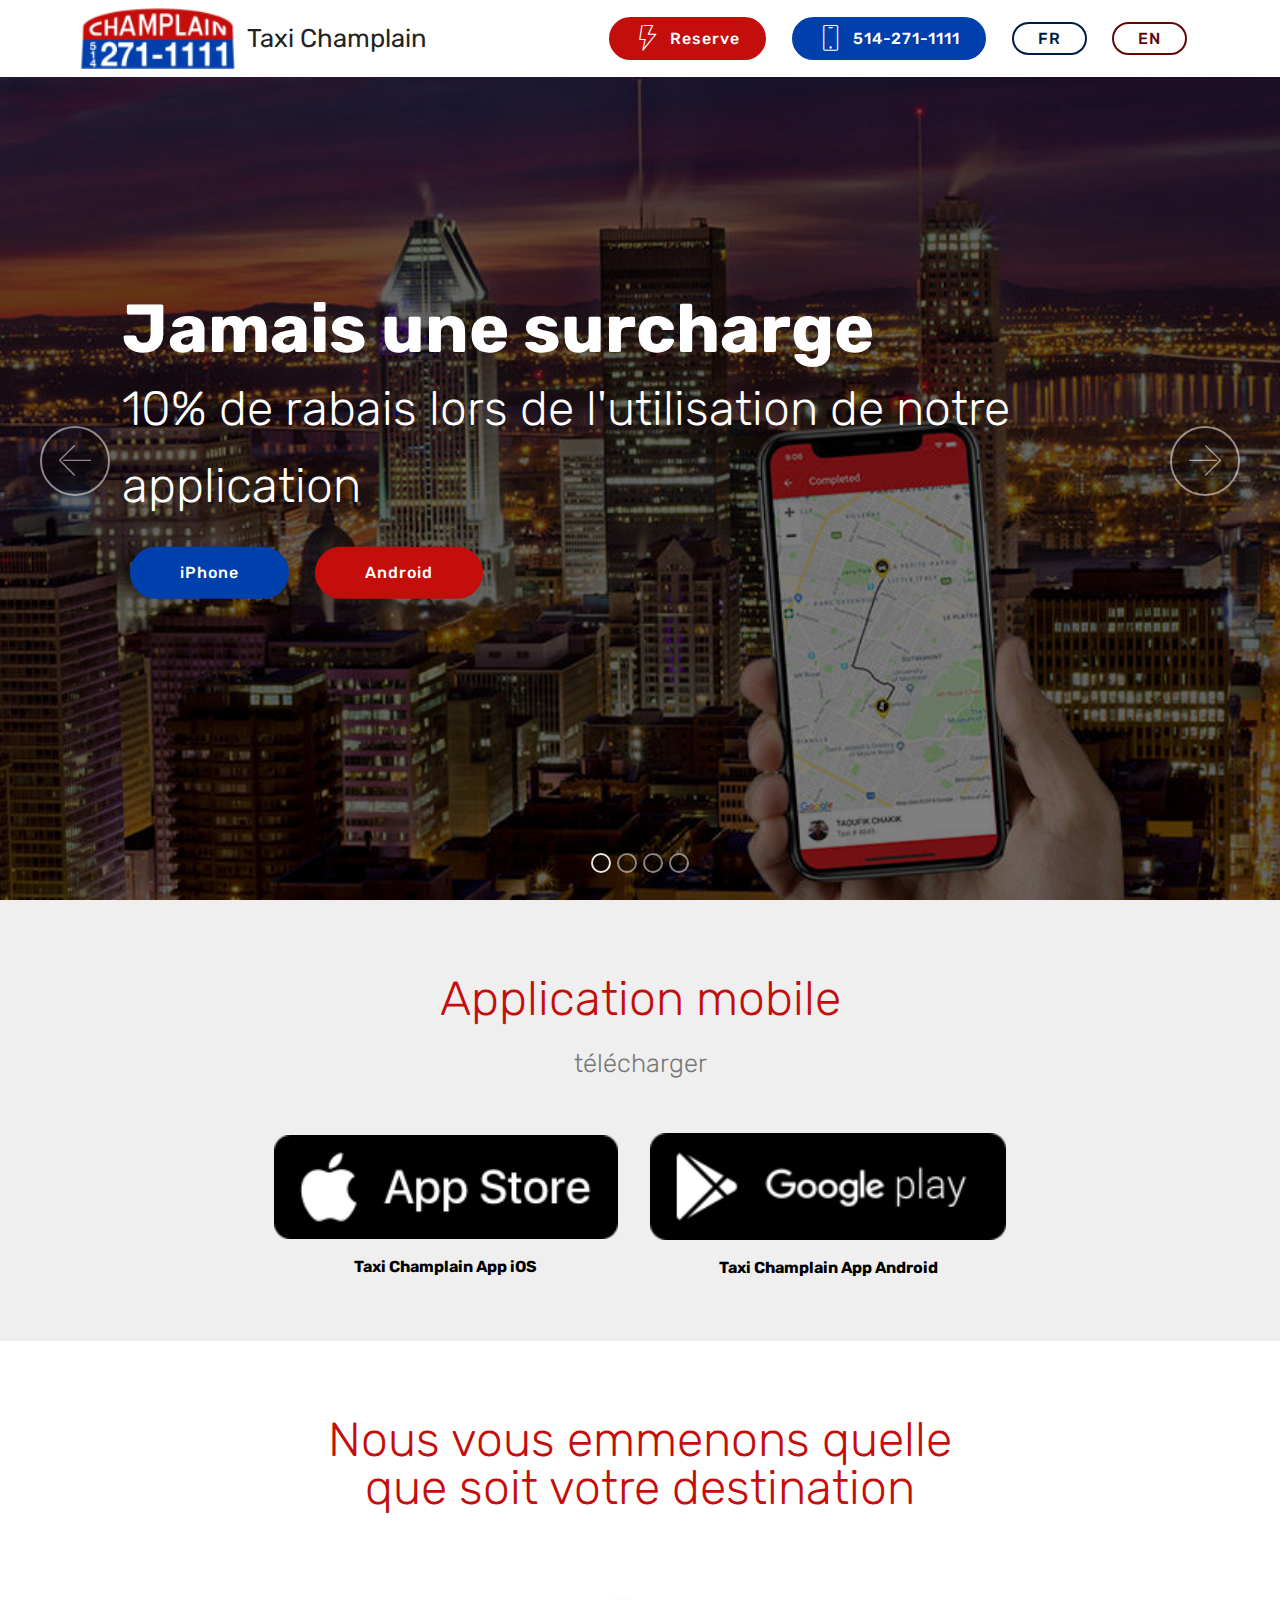
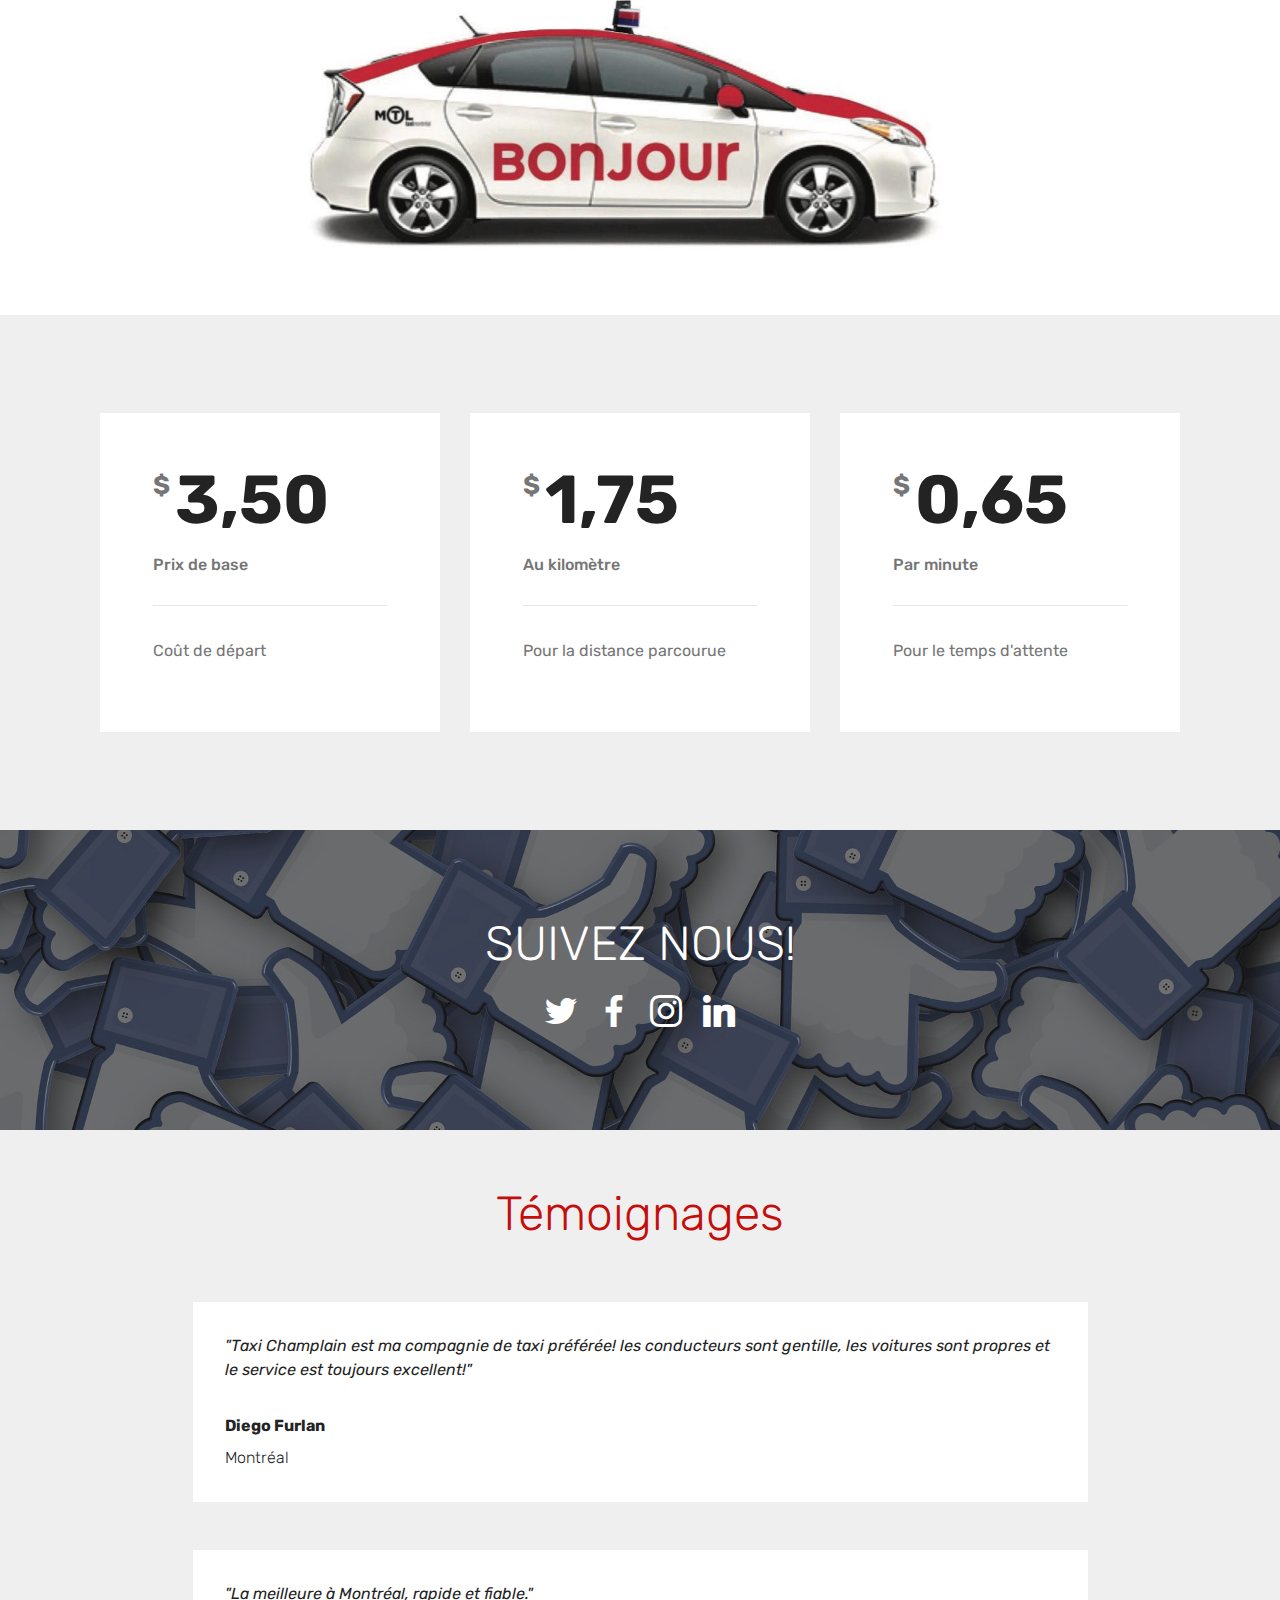
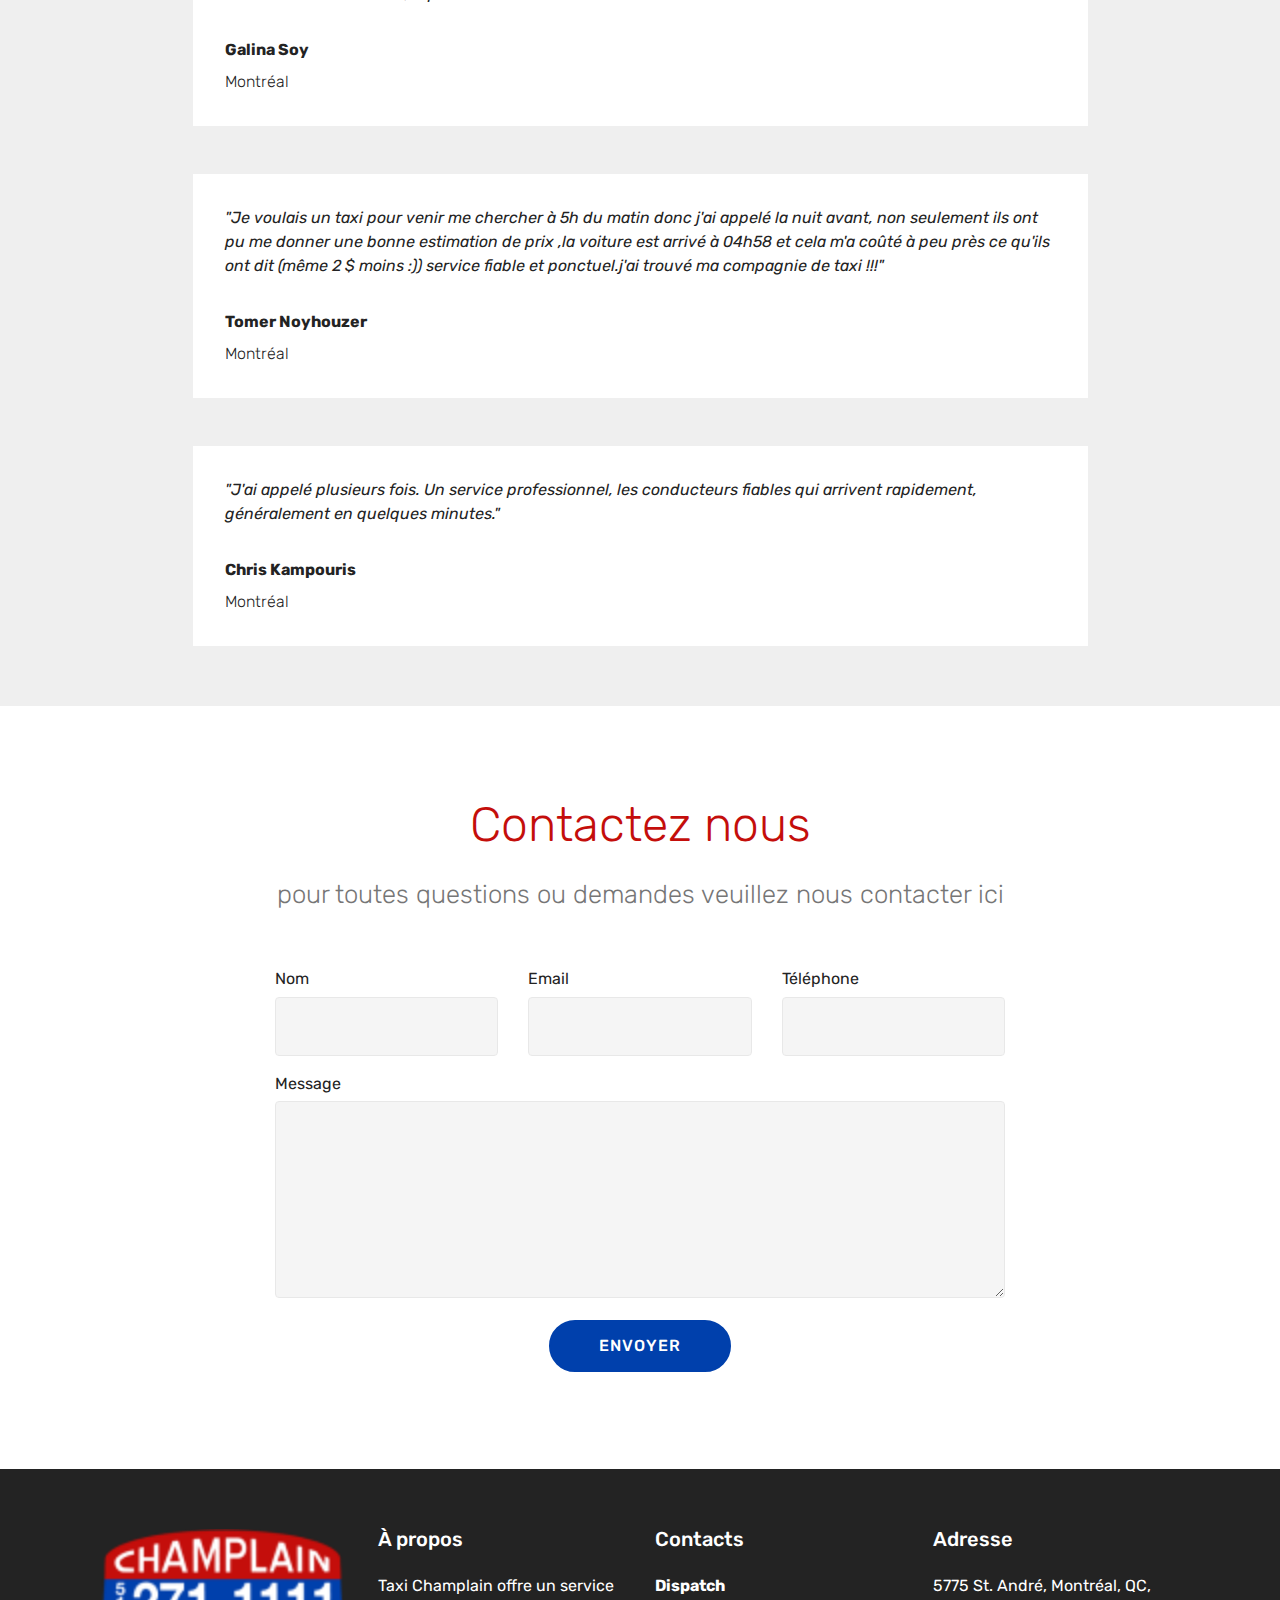
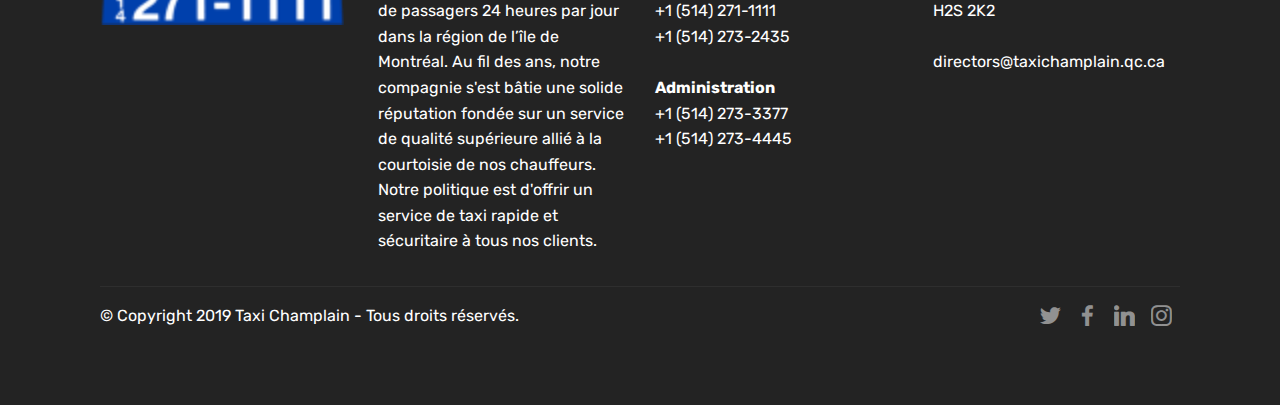
==== commit cc678189: "create github pages" ====
--- a/index.html
+++ b/index.html
@@ -60,11 +60,11 @@
     </nav>
 </section>
 
-<section class="engine"><a href="https://mobirise.info/f">easy web builder</a></section><section class="carousel slide cid-rcxOU07uU8" data-interval="false" id="slider1-u">
-
-    
-
-    <div class="full-screen"><div class="mbr-slider slide carousel" data-pause="true" data-keyboard="false" data-ride="false" data-interval="false"><ol class="carousel-indicators"><li data-app-prevent-settings="" data-target="#slider1-u" class=" active" data-slide-to="0"></li><li data-app-prevent-settings="" data-target="#slider1-u" data-slide-to="1"></li><li data-app-prevent-settings="" data-target="#slider1-u" data-slide-to="2"></li><li data-app-prevent-settings="" data-target="#slider1-u" data-slide-to="3"></li></ol><div class="carousel-inner" role="listbox"><div class="carousel-item slider-fullscreen-image active" data-bg-video-slide="false" style="background-image: url(assets/images/city-app2-1039x600.jpg);"><div class="container container-slide"><div class="image_wrapper"><div class="mbr-overlay"></div><img src="assets/images/city-app2-1039x600.jpg"><div class="carousel-caption justify-content-center"><div class="col-10 align-left"><h2 class="mbr-fonts-style display-1">Jamais une surcharge</h2><p class="lead mbr-text mbr-fonts-style display-2">10% de rabais lors de l'utilisation de notre application</p><div class="mbr-section-btn" buttons="0"><a class="btn btn-primary display-4" href="https://itunes.apple.com/ca/app/champlain-taxi/id1282183019?mt=8" target="_blank">iPhone</a> <a class="btn  display-4 btn-secondary" href="https://play.google.com/store/apps/details?id=com.megataxi.android.champlaintaxi&hl=en_CA" target="_blank">Android</a></div></div></div></div></div></div><div class="carousel-item slider-fullscreen-image" data-bg-video-slide="false" style="background-image: url(assets/images/img-3170-1600x900.jpg);"><div class="container container-slide"><div class="image_wrapper"><div class="mbr-overlay"></div><img src="assets/images/img-3170-1600x900.jpg"><div class="carousel-caption justify-content-center"><div class="col-10 align-left"><h2 class="mbr-fonts-style display-1">Laissez vos clés chez vous</h2><p class="lead mbr-text mbr-fonts-style display-2">et laissez-nous vous conduire en toute sécurité à votre destination</p></div></div></div></div></div><div class="carousel-item slider-fullscreen-image" data-bg-video-slide="false" style="background-image: url(assets/images/img-3162-1600x900.jpg);"><div class="container container-slide"><div class="image_wrapper"><div class="mbr-overlay"></div><img src="assets/images/img-3162-1600x900.jpg"><div class="carousel-caption justify-content-center"><div class="col-10 align-left"><h2 class="mbr-fonts-style display-1">Bien plus qu'un service de Taxi</h2><p class="lead mbr-text mbr-fonts-style display-5">• service de livraison<br>• survoltage<br>• service d'aéroport<br>• flotte écologique<br></p></div></div></div></div></div><div class="carousel-item slider-fullscreen-image" data-bg-video-slide="false" style="background-image: url(assets/images/slide1-1920x1080.jpg);"><div class="container container-slide"><div class="image_wrapper"><div class="mbr-overlay"></div><img src="assets/images/slide1-1920x1080.jpg"><div class="carousel-caption justify-content-center"><div class="col-10 align-left"><h2 class="mbr-fonts-style display-1">Taxi Champlain</h2><p class="lead mbr-text mbr-fonts-style display-2">Le meilleur façon de se déplacer depuis 1974</p></div></div></div></div></div></div><a data-app-prevent-settings="" class="carousel-control carousel-control-prev" role="button" data-slide="prev" href="#slider1-u"><span aria-hidden="true" class="mbri-left mbr-iconfont"></span><span class="sr-only">Previous</span></a><a data-app-prevent-settings="" class="carousel-control carousel-control-next" role="button" data-slide="next" href="#slider1-u"><span aria-hidden="true" class="mbri-right mbr-iconfont"></span><span class="sr-only">Next</span></a></div></div>
+<section class="engine"><a href="https://mobirise.info/q">responsive site templates</a></section><section class="carousel slide cid-rcxOU07uU8" data-interval="false" id="slider1-u">
+
+    
+
+    <div class="full-screen"><div class="mbr-slider slide carousel" data-pause="true" data-keyboard="false" data-ride="false" data-interval="false"><ol class="carousel-indicators"><li data-app-prevent-settings="" data-target="#slider1-u" class=" active" data-slide-to="0"></li><li data-app-prevent-settings="" data-target="#slider1-u" data-slide-to="1"></li><li data-app-prevent-settings="" data-target="#slider1-u" data-slide-to="2"></li><li data-app-prevent-settings="" data-target="#slider1-u" data-slide-to="3"></li></ol><div class="carousel-inner" role="listbox"><div class="carousel-item slider-fullscreen-image active" data-bg-video-slide="false" style="background-image: url(assets/images/city-app2-1039x600.jpg);"><div class="container container-slide"><div class="image_wrapper"><div class="mbr-overlay"></div><img src="assets/images/city-app2-1039x600.jpg"><div class="carousel-caption justify-content-center"><div class="col-10 align-left"><h2 class="mbr-fonts-style display-1"><strong>Jamais une surcharge</strong></h2><p class="lead mbr-text mbr-fonts-style display-2">10% de rabais lors de l'utilisation de notre application</p><div class="mbr-section-btn" buttons="0"><a class="btn btn-primary display-4" href="https://itunes.apple.com/ca/app/champlain-taxi/id1282183019?mt=8" target="_blank">iPhone</a> <a class="btn  display-4 btn-secondary" href="https://play.google.com/store/apps/details?id=com.megataxi.android.champlaintaxi&hl=en_CA" target="_blank">Android</a></div></div></div></div></div></div><div class="carousel-item slider-fullscreen-image" data-bg-video-slide="false" style="background-image: url(assets/images/img-3170-1600x900.jpg);"><div class="container container-slide"><div class="image_wrapper"><div class="mbr-overlay"></div><img src="assets/images/img-3170-1600x900.jpg"><div class="carousel-caption justify-content-center"><div class="col-10 align-left"><h2 class="mbr-fonts-style display-1"><strong>Laissez vos clés chez vous</strong></h2><p class="lead mbr-text mbr-fonts-style display-2">et laissez-nous vous conduire en toute sécurité à votre destination</p></div></div></div></div></div><div class="carousel-item slider-fullscreen-image" data-bg-video-slide="false" style="background-image: url(assets/images/img-3162-1600x900.jpg);"><div class="container container-slide"><div class="image_wrapper"><div class="mbr-overlay"></div><img src="assets/images/img-3162-1600x900.jpg"><div class="carousel-caption justify-content-center"><div class="col-10 align-left"><h2 class="mbr-fonts-style display-1"><strong>Bien plus qu'un service de Taxi</strong></h2><p class="lead mbr-text mbr-fonts-style display-5">• service de livraison<br>• survoltage<br>• service d'aéroport<br>• flotte écologique<br></p></div></div></div></div></div><div class="carousel-item slider-fullscreen-image" data-bg-video-slide="false" style="background-image: url(assets/images/slide1-1920x1080.jpg);"><div class="container container-slide"><div class="image_wrapper"><div class="mbr-overlay"></div><img src="assets/images/slide1-1920x1080.jpg"><div class="carousel-caption justify-content-center"><div class="col-10 align-left"><h2 class="mbr-fonts-style display-1"><strong>Taxi Champlain</strong></h2><p class="lead mbr-text mbr-fonts-style display-2">La meilleure façon de se déplacer depuis 1974</p></div></div></div></div></div></div><a data-app-prevent-settings="" class="carousel-control carousel-control-prev" role="button" data-slide="prev" href="#slider1-u"><span aria-hidden="true" class="mbri-left mbr-iconfont"></span><span class="sr-only">Previous</span></a><a data-app-prevent-settings="" class="carousel-control carousel-control-next" role="button" data-slide="next" href="#slider1-u"><span aria-hidden="true" class="mbri-right mbr-iconfont"></span><span class="sr-only">Next</span></a></div></div>
 
 </section>
 
@@ -317,7 +317,7 @@
             <div class="media-container-column col-lg-8" data-form-type="formoid">
                     <div data-form-alert="" hidden="">Merci de remplir le formulaire!</div>
             
-                    <form class="mbr-form" action="https://mobirise.com/" method="post" data-form-title="Mobirise Form"><input type="hidden" name="email" data-form-email="true" value="mx7vmcKb1YATZFotT6eJ7Xo8cFzUDlWfoNr23IiEekPrOg5+IB7riiatmi5PuQqJRb/vSIPSamKNMqbfIVshUIl688GFizs34Nln2TZ5XKJ/OXREZYfeOh61SPThj7FE">
+                    <form class="mbr-form" action="https://mobirise.com/" method="post" data-form-title="Mobirise Form"><input type="hidden" name="email" data-form-email="true" value="hN3lkVM2OM8l3sdzn2kXpT0Z73pzbEbBKBQD3Tjo2KudBSwuyZwmEb5+Q/csKSXFBMxdYUnnsofDpp2TeCstEwc93pR1GCbWvNNote3l1QCu3lG6S6qHy77P93sRMuwG">
                         <div class="row row-sm-offset">
                             <div class="col-md-4 multi-horizontal" data-for="name">
                                 <div class="form-group">
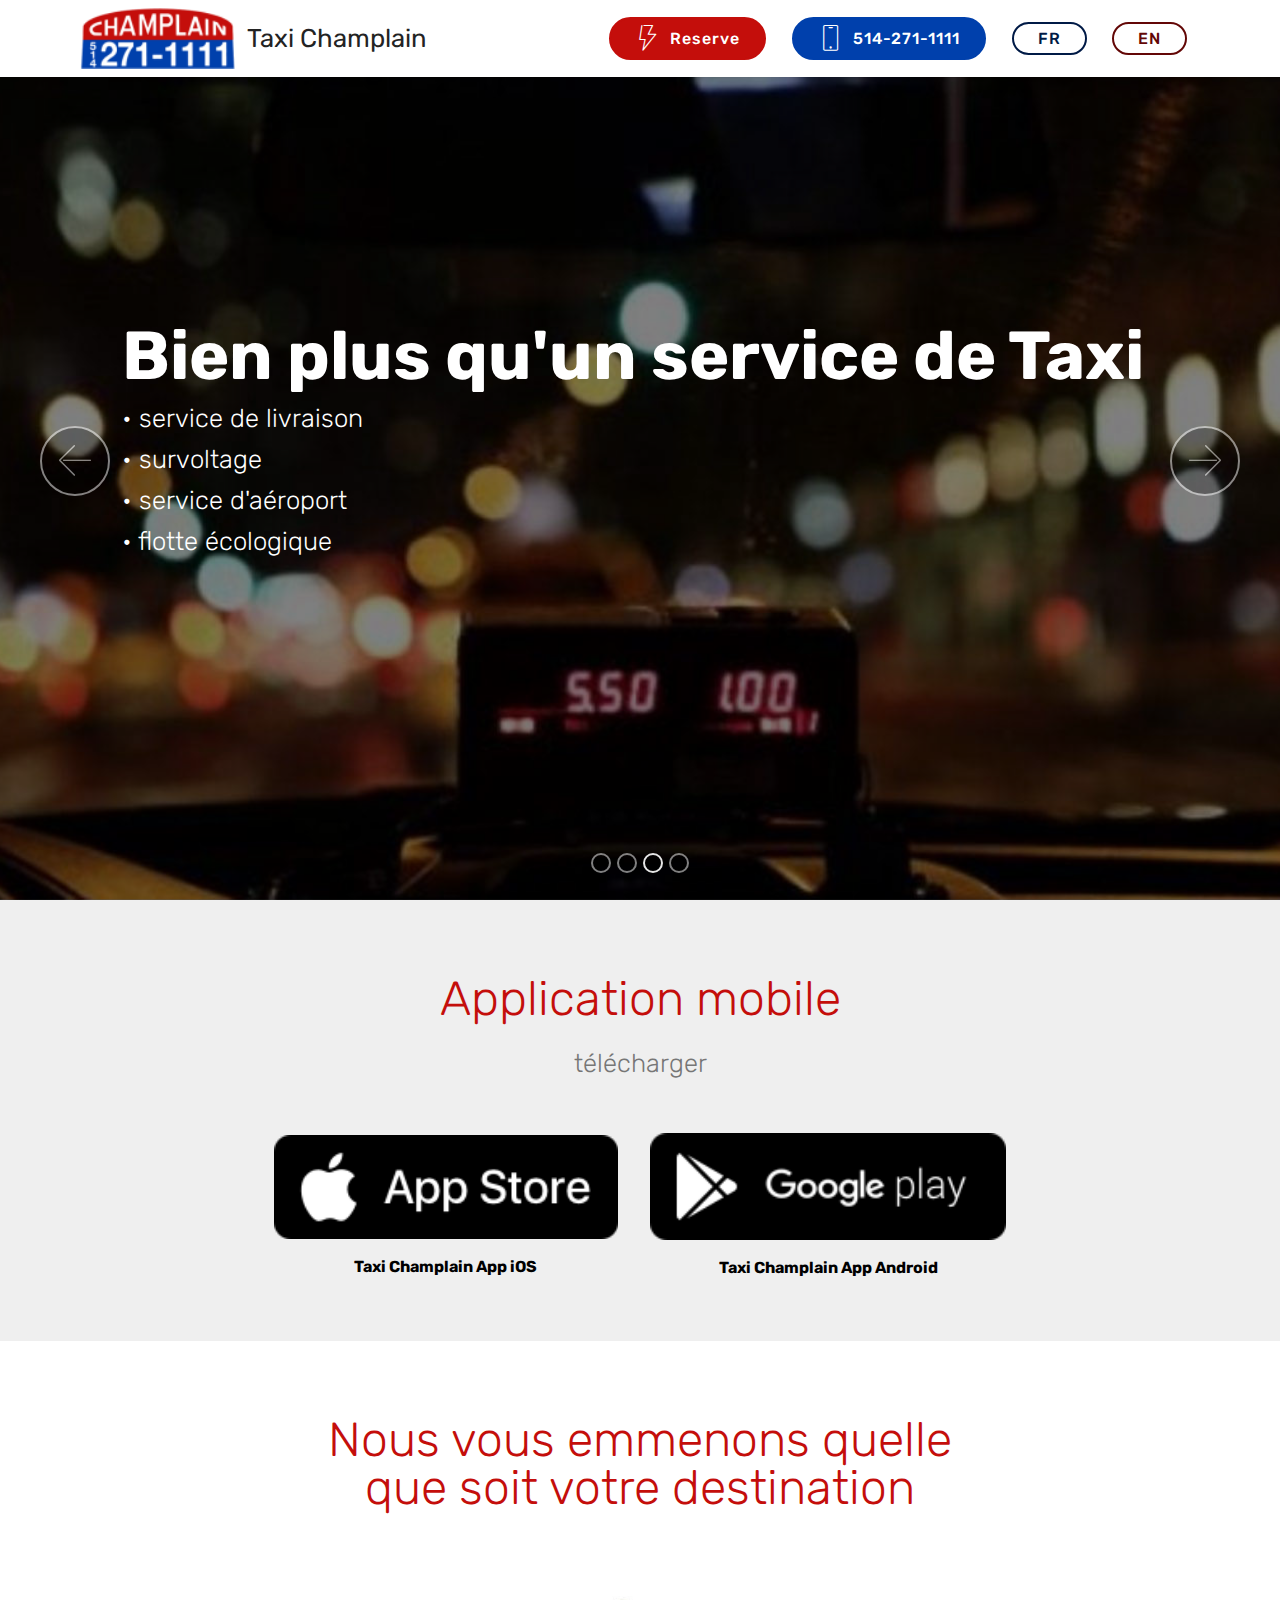
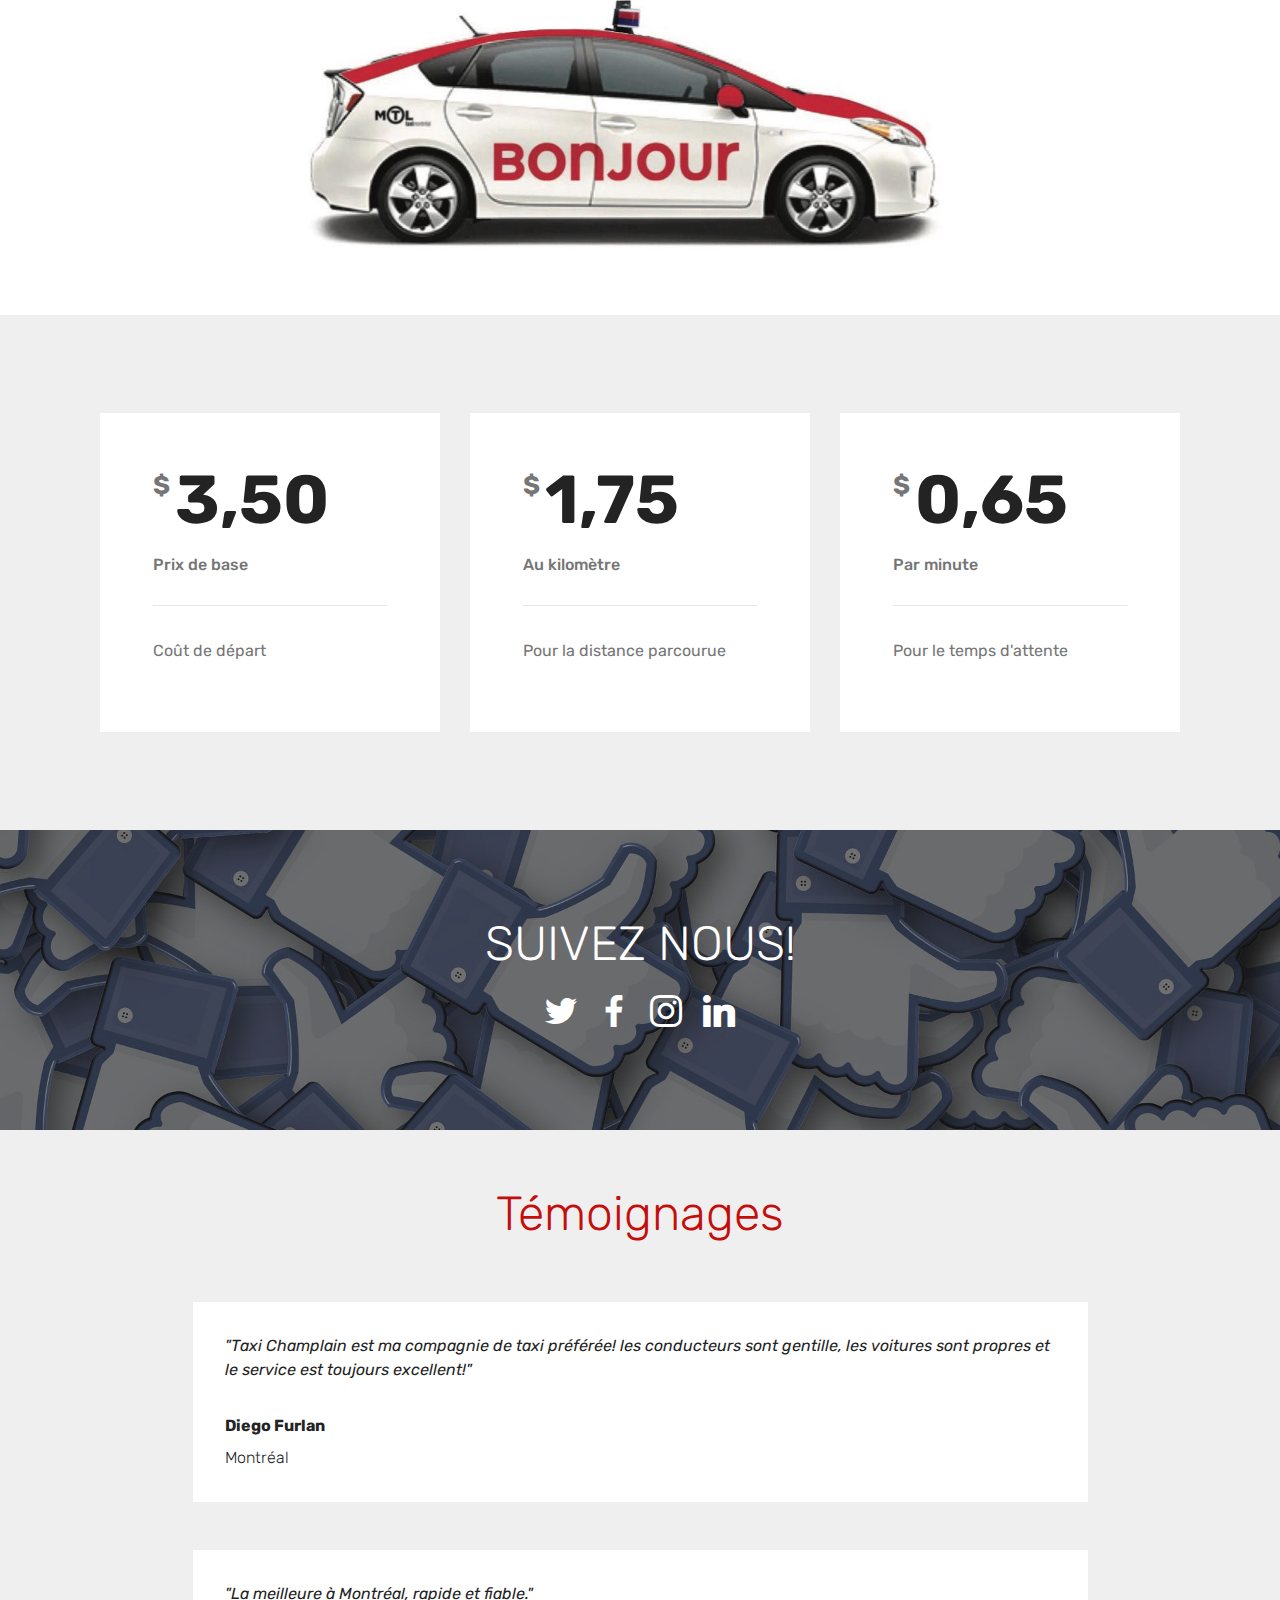
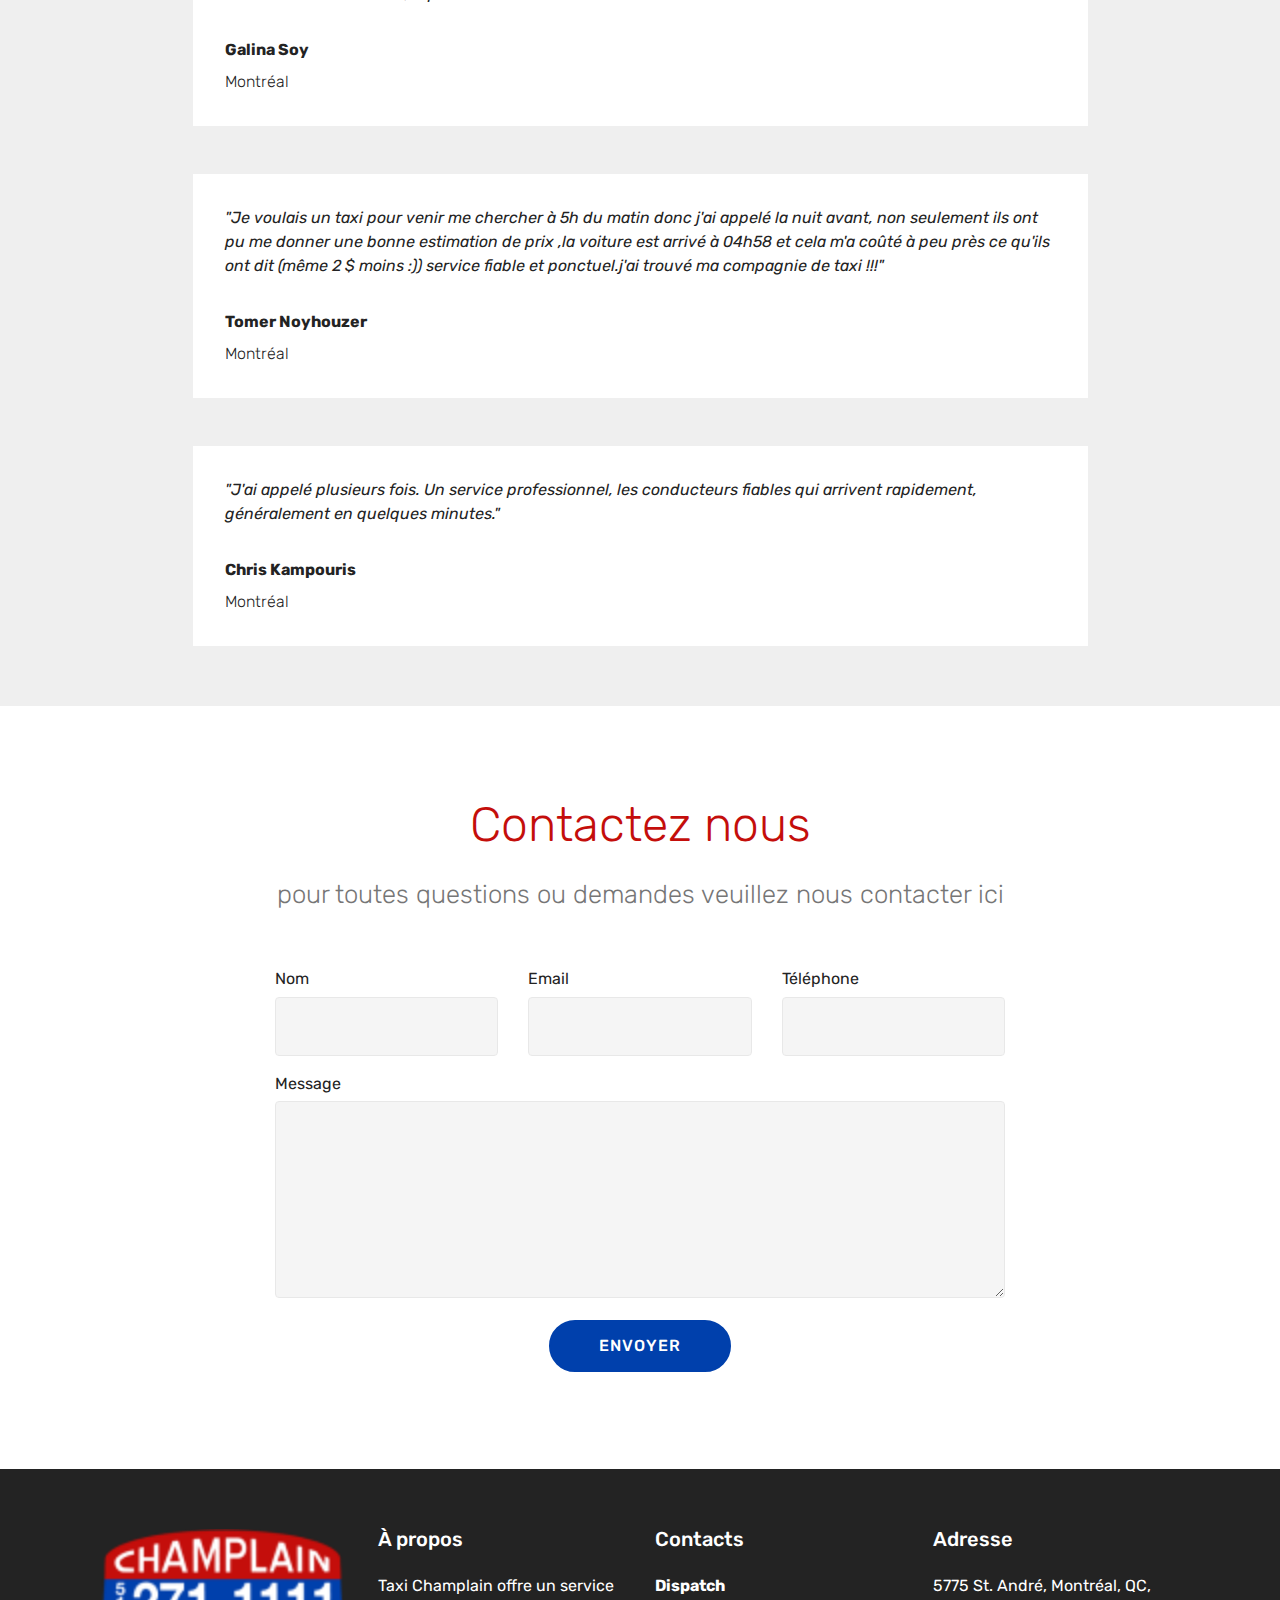
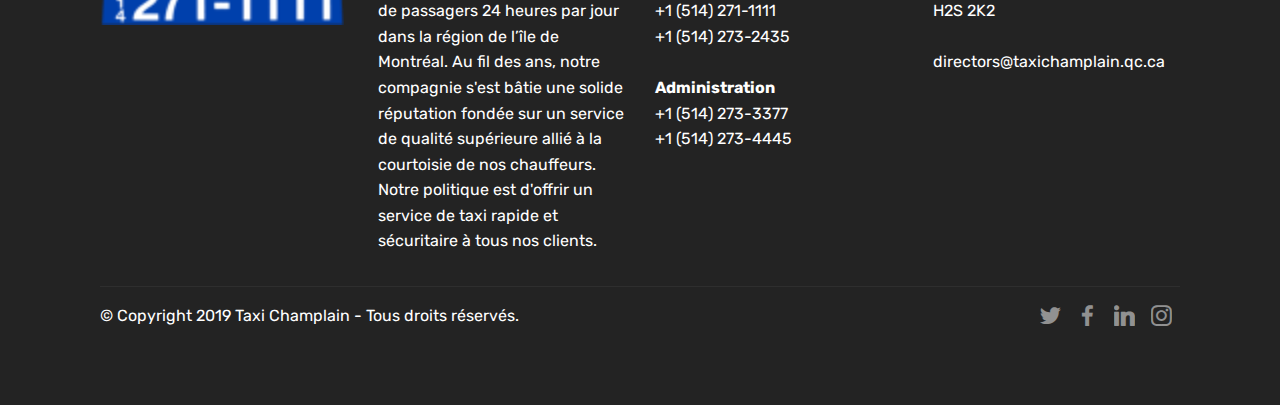
==== commit 937bc8df: "create github pages" ====
--- a/index.html
+++ b/index.html
@@ -60,11 +60,11 @@
     </nav>
 </section>
 
-<section class="engine"><a href="https://mobirise.info/q">responsive site templates</a></section><section class="carousel slide cid-rcxOU07uU8" data-interval="false" id="slider1-u">
-
-    
-
-    <div class="full-screen"><div class="mbr-slider slide carousel" data-pause="true" data-keyboard="false" data-ride="false" data-interval="false"><ol class="carousel-indicators"><li data-app-prevent-settings="" data-target="#slider1-u" class=" active" data-slide-to="0"></li><li data-app-prevent-settings="" data-target="#slider1-u" data-slide-to="1"></li><li data-app-prevent-settings="" data-target="#slider1-u" data-slide-to="2"></li><li data-app-prevent-settings="" data-target="#slider1-u" data-slide-to="3"></li></ol><div class="carousel-inner" role="listbox"><div class="carousel-item slider-fullscreen-image active" data-bg-video-slide="false" style="background-image: url(assets/images/city-app2-1039x600.jpg);"><div class="container container-slide"><div class="image_wrapper"><div class="mbr-overlay"></div><img src="assets/images/city-app2-1039x600.jpg"><div class="carousel-caption justify-content-center"><div class="col-10 align-left"><h2 class="mbr-fonts-style display-1"><strong>Jamais une surcharge</strong></h2><p class="lead mbr-text mbr-fonts-style display-2">10% de rabais lors de l'utilisation de notre application</p><div class="mbr-section-btn" buttons="0"><a class="btn btn-primary display-4" href="https://itunes.apple.com/ca/app/champlain-taxi/id1282183019?mt=8" target="_blank">iPhone</a> <a class="btn  display-4 btn-secondary" href="https://play.google.com/store/apps/details?id=com.megataxi.android.champlaintaxi&hl=en_CA" target="_blank">Android</a></div></div></div></div></div></div><div class="carousel-item slider-fullscreen-image" data-bg-video-slide="false" style="background-image: url(assets/images/img-3170-1600x900.jpg);"><div class="container container-slide"><div class="image_wrapper"><div class="mbr-overlay"></div><img src="assets/images/img-3170-1600x900.jpg"><div class="carousel-caption justify-content-center"><div class="col-10 align-left"><h2 class="mbr-fonts-style display-1"><strong>Laissez vos clés chez vous</strong></h2><p class="lead mbr-text mbr-fonts-style display-2">et laissez-nous vous conduire en toute sécurité à votre destination</p></div></div></div></div></div><div class="carousel-item slider-fullscreen-image" data-bg-video-slide="false" style="background-image: url(assets/images/img-3162-1600x900.jpg);"><div class="container container-slide"><div class="image_wrapper"><div class="mbr-overlay"></div><img src="assets/images/img-3162-1600x900.jpg"><div class="carousel-caption justify-content-center"><div class="col-10 align-left"><h2 class="mbr-fonts-style display-1"><strong>Bien plus qu'un service de Taxi</strong></h2><p class="lead mbr-text mbr-fonts-style display-5">• service de livraison<br>• survoltage<br>• service d'aéroport<br>• flotte écologique<br></p></div></div></div></div></div><div class="carousel-item slider-fullscreen-image" data-bg-video-slide="false" style="background-image: url(assets/images/slide1-1920x1080.jpg);"><div class="container container-slide"><div class="image_wrapper"><div class="mbr-overlay"></div><img src="assets/images/slide1-1920x1080.jpg"><div class="carousel-caption justify-content-center"><div class="col-10 align-left"><h2 class="mbr-fonts-style display-1"><strong>Taxi Champlain</strong></h2><p class="lead mbr-text mbr-fonts-style display-2">La meilleure façon de se déplacer depuis 1974</p></div></div></div></div></div></div><a data-app-prevent-settings="" class="carousel-control carousel-control-prev" role="button" data-slide="prev" href="#slider1-u"><span aria-hidden="true" class="mbri-left mbr-iconfont"></span><span class="sr-only">Previous</span></a><a data-app-prevent-settings="" class="carousel-control carousel-control-next" role="button" data-slide="next" href="#slider1-u"><span aria-hidden="true" class="mbri-right mbr-iconfont"></span><span class="sr-only">Next</span></a></div></div>
+<section class="engine"><a href="https://mobirise.info/x">free css templates</a></section><section class="carousel slide cid-rcxOU07uU8" data-interval="false" id="slider1-u">
+
+    
+
+    <div class="full-screen"><div class="mbr-slider slide carousel" data-pause="true" data-keyboard="false" data-ride="false" data-interval="false"><ol class="carousel-indicators"><li data-app-prevent-settings="" data-target="#slider1-u" data-slide-to="0"></li><li data-app-prevent-settings="" data-target="#slider1-u" data-slide-to="1"></li><li data-app-prevent-settings="" data-target="#slider1-u" class=" active" data-slide-to="2"></li><li data-app-prevent-settings="" data-target="#slider1-u" data-slide-to="3"></li></ol><div class="carousel-inner" role="listbox"><div class="carousel-item slider-fullscreen-image" data-bg-video-slide="false" style="background-image: url(assets/images/city-app2-1039x600.jpg);"><div class="container container-slide"><div class="image_wrapper"><div class="mbr-overlay"></div><img src="assets/images/city-app2-1039x600.jpg"><div class="carousel-caption justify-content-center"><div class="col-10 align-left"><h2 class="mbr-fonts-style display-1"><strong>Jamais une surcharge</strong></h2><p class="lead mbr-text mbr-fonts-style display-2">10% de rabais lors de l'utilisation de notre application</p><div class="mbr-section-btn" buttons="0"><a class="btn btn-primary display-4" href="https://itunes.apple.com/ca/app/champlain-taxi/id1282183019?mt=8" target="_blank">iPhone</a> <a class="btn  display-4 btn-secondary" href="https://play.google.com/store/apps/details?id=com.megataxi.android.champlaintaxi&hl=en_CA" target="_blank">Android</a></div></div></div></div></div></div><div class="carousel-item slider-fullscreen-image" data-bg-video-slide="false" style="background-image: url(assets/images/img-3170-1600x900.jpg);"><div class="container container-slide"><div class="image_wrapper"><div class="mbr-overlay"></div><img src="assets/images/img-3170-1600x900.jpg"><div class="carousel-caption justify-content-center"><div class="col-10 align-left"><h2 class="mbr-fonts-style display-1"><strong>Laissez vos clés chez vous</strong></h2><p class="lead mbr-text mbr-fonts-style display-2">et laissez-nous vous conduire en toute sécurité à votre destination</p></div></div></div></div></div><div class="carousel-item slider-fullscreen-image active" data-bg-video-slide="false" style="background-image: url(assets/images/img-3162-1600x881.jpg);"><div class="container container-slide"><div class="image_wrapper"><div class="mbr-overlay"></div><img src="assets/images/img-3162-1600x881.jpg"><div class="carousel-caption justify-content-center"><div class="col-10 align-left"><h2 class="mbr-fonts-style display-1"><strong>Bien plus qu'un service de Taxi</strong></h2><p class="lead mbr-text mbr-fonts-style display-5">• service de livraison<br>• survoltage<br>• service d'aéroport<br>• flotte écologique<br></p></div></div></div></div></div><div class="carousel-item slider-fullscreen-image" data-bg-video-slide="false" style="background-image: url(assets/images/slide1-1920x1080.jpg);"><div class="container container-slide"><div class="image_wrapper"><div class="mbr-overlay"></div><img src="assets/images/slide1-1920x1080.jpg"><div class="carousel-caption justify-content-center"><div class="col-10 align-left"><h2 class="mbr-fonts-style display-1"><strong>La meilleure façon de se déplacer</strong></h2><p class="lead mbr-text mbr-fonts-style display-2">&nbsp;depuis 1974</p></div></div></div></div></div></div><a data-app-prevent-settings="" class="carousel-control carousel-control-prev" role="button" data-slide="prev" href="#slider1-u"><span aria-hidden="true" class="mbri-left mbr-iconfont"></span><span class="sr-only">Previous</span></a><a data-app-prevent-settings="" class="carousel-control carousel-control-next" role="button" data-slide="next" href="#slider1-u"><span aria-hidden="true" class="mbri-right mbr-iconfont"></span><span class="sr-only">Next</span></a></div></div>
 
 </section>
 
@@ -317,7 +317,7 @@
             <div class="media-container-column col-lg-8" data-form-type="formoid">
                     <div data-form-alert="" hidden="">Merci de remplir le formulaire!</div>
             
-                    <form class="mbr-form" action="https://mobirise.com/" method="post" data-form-title="Mobirise Form"><input type="hidden" name="email" data-form-email="true" value="hN3lkVM2OM8l3sdzn2kXpT0Z73pzbEbBKBQD3Tjo2KudBSwuyZwmEb5+Q/csKSXFBMxdYUnnsofDpp2TeCstEwc93pR1GCbWvNNote3l1QCu3lG6S6qHy77P93sRMuwG">
+                    <form class="mbr-form" action="https://mobirise.com/" method="post" data-form-title="Mobirise Form"><input type="hidden" name="email" data-form-email="true" value="Y37Zwklfw5La0wY1h2U9XrBavZOFgf7vRrksLLupc3ndbqH6XTEVELcTdCjityWmCj/35JHFNecME5cYQwqBDNDiOPBcXe3X5HHJrqVrmGM6tRRx2IuO44Oorb1caJue">
                         <div class="row row-sm-offset">
                             <div class="col-md-4 multi-horizontal" data-for="name">
                                 <div class="form-group">
